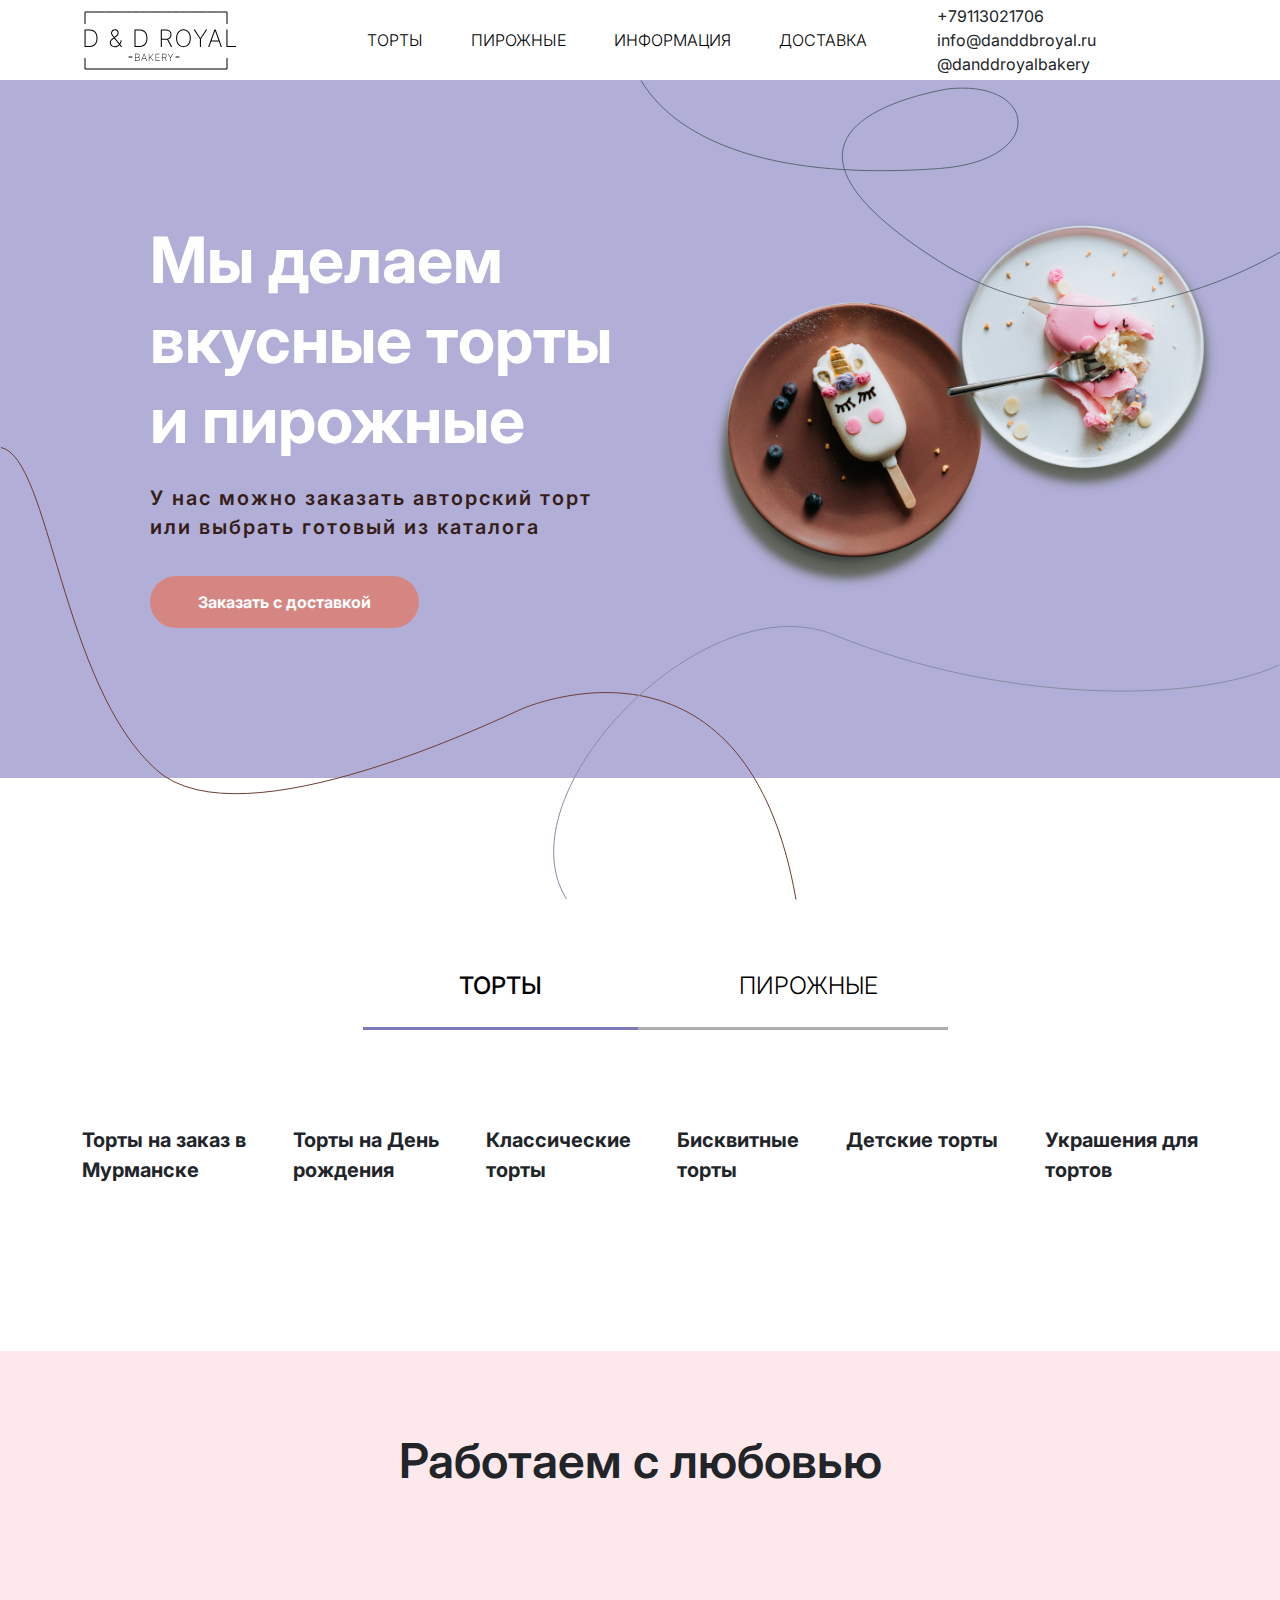
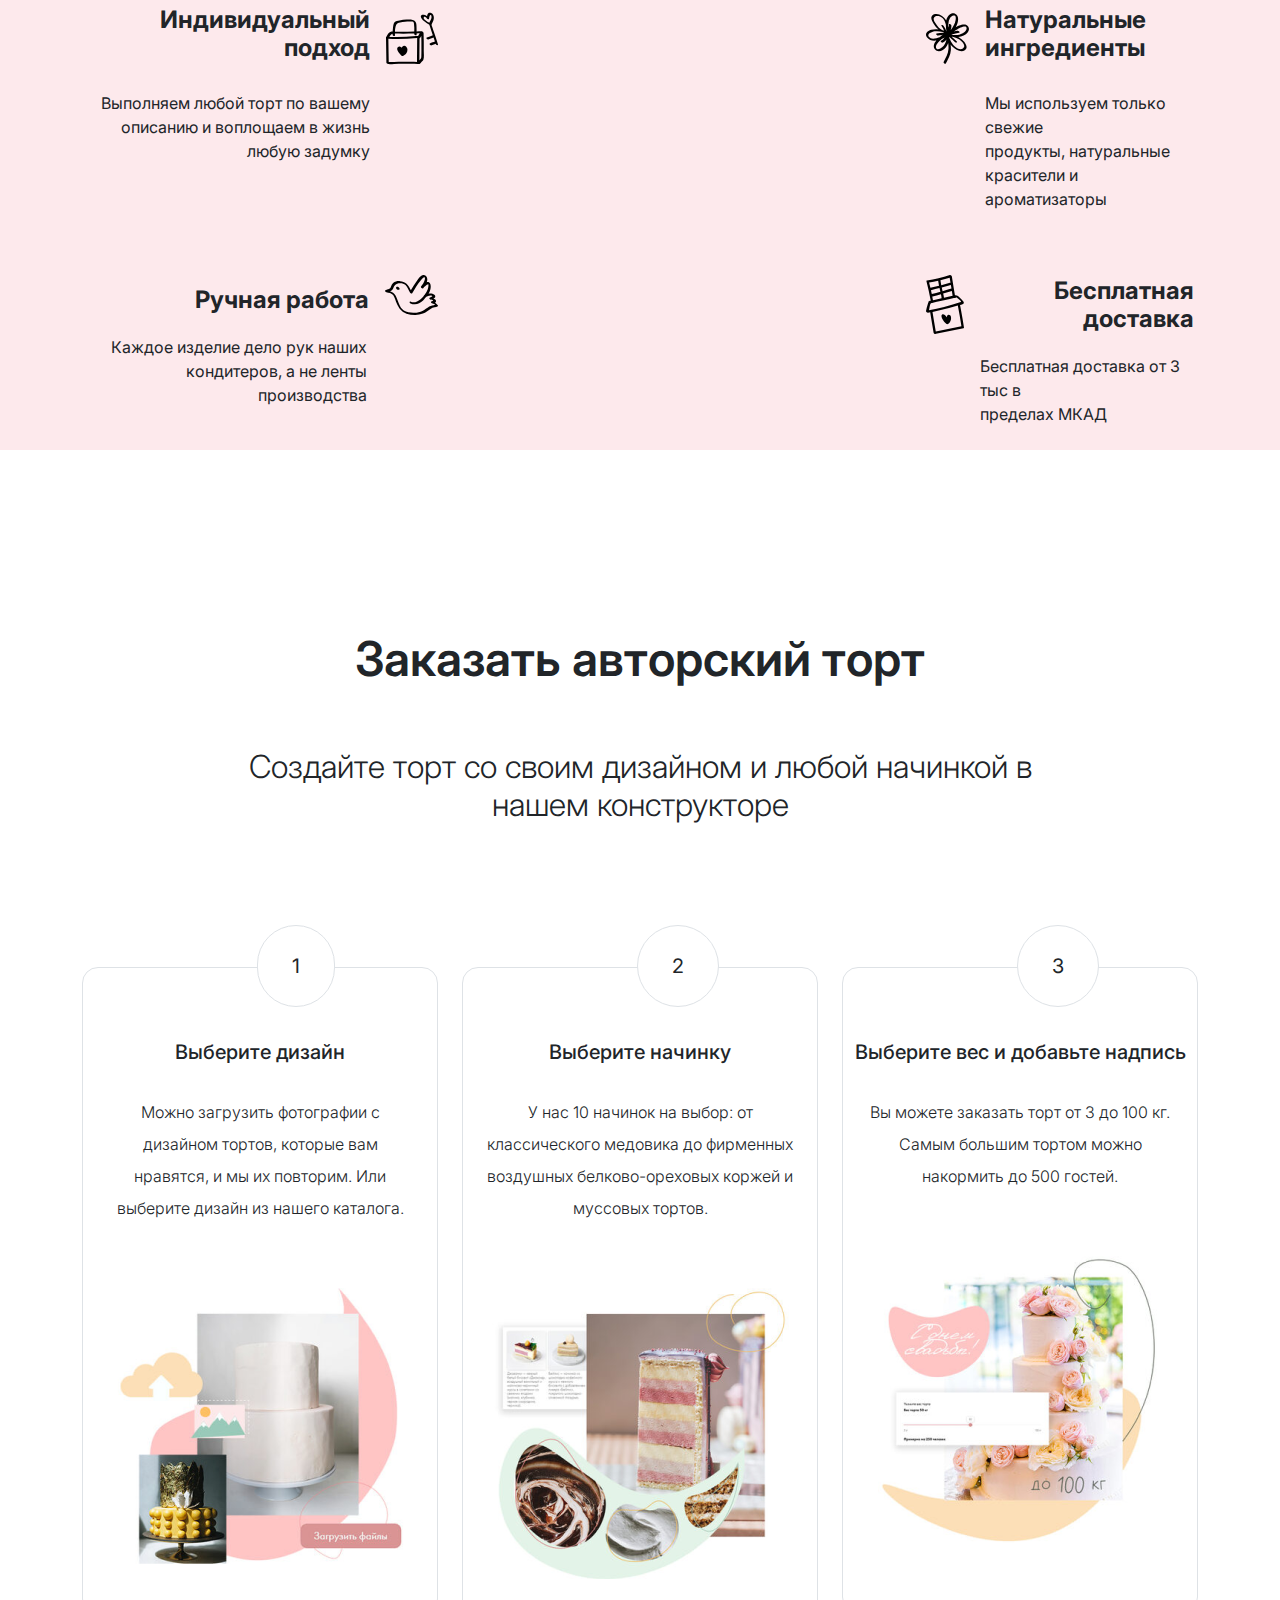
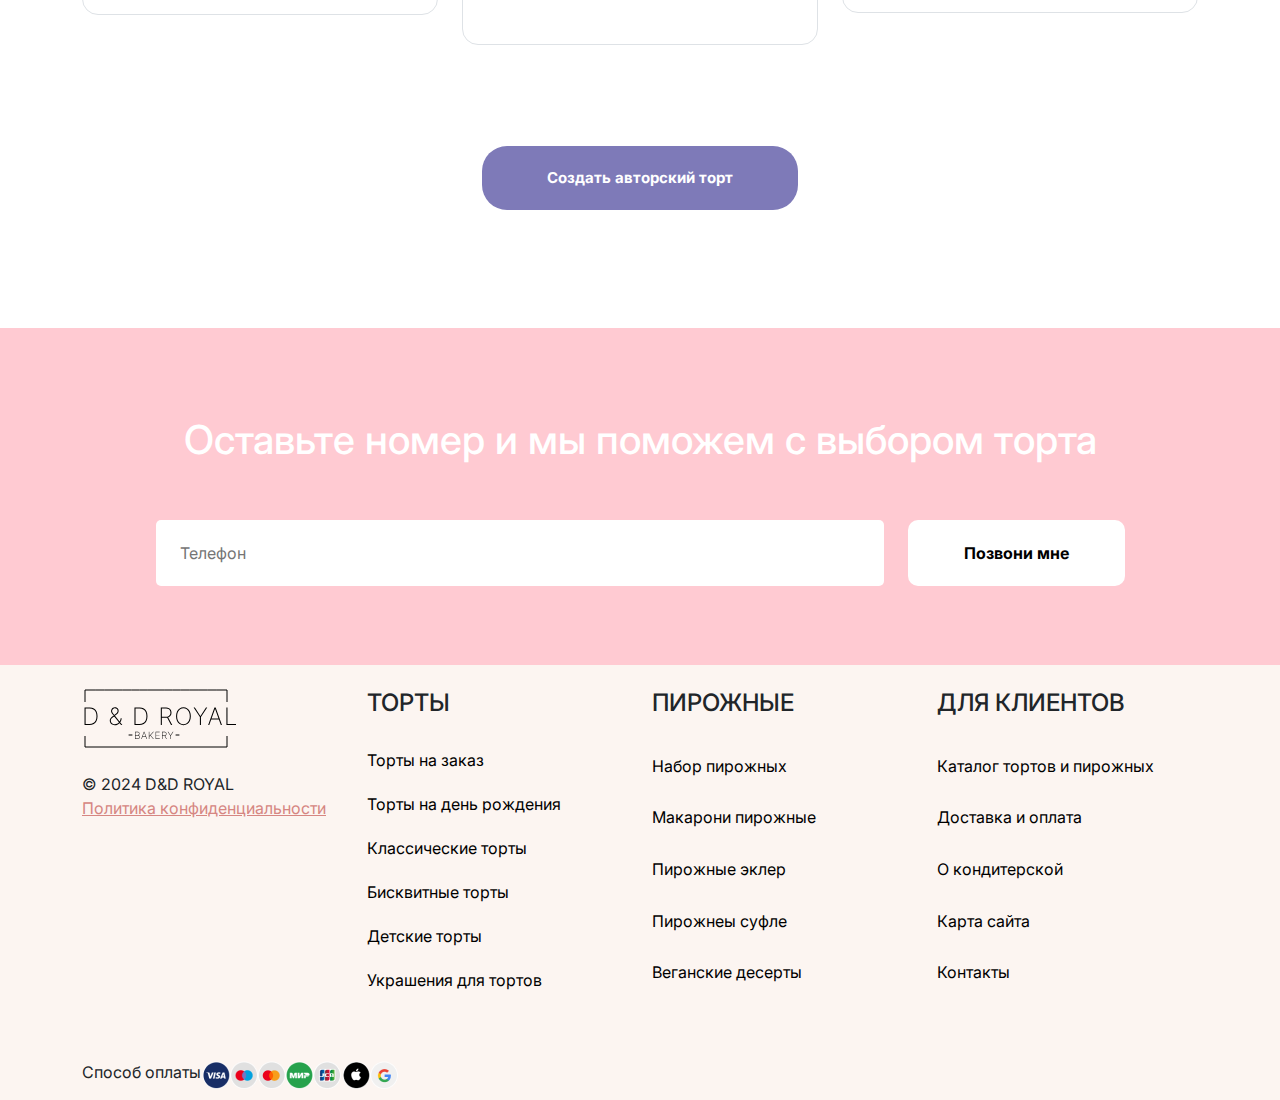
==== index.html @ 37ae40f9 "Add files via upload" ====
<!DOCTYPE html>
<html lang="ru">
	<head>
		<meta charset="UTF-8" />
		<meta name="viewport" content="width=device-width, initial-scale=1.0" />
		<title>D&D ROYAL - Пекарня</title>
		<link rel="stylesheet" href="./css/bootstrap.css" />
		<link rel="stylesheet" href="./css/style.css" />
		<link rel="preconnect" href="https://fonts.googleapis.com" />
		<link rel="preconnect" href="https://fonts.gstatic.com" crossorigin />
		<link
			href="https://fonts.googleapis.com/css2?family=Inter:ital,opsz,wght@0,14..32,100..900;1,14..32,100..900&family=Montserrat:ital,wght@0,100..900;1,100..900&family=Poppins:wght@400;500;600;700&family=Roboto:ital,wght@0,100;0,300;0,400;0,500;0,700;0,900;1,100;1,300;1,400;1,500;1,700;1,900&display=swap"
			rel="stylesheet" />
		<link rel="preconnect" href="https://fonts.googleapis.com" />
		<link rel="preconnect" href="https://fonts.gstatic.com" crossorigin />
		<link
			href="https://fonts.googleapis.com/css2?family=Inter:ital,opsz,wght@0,14..32,100..900;1,14..32,100..900&display=swap"
			rel="stylesheet" />
		<style>
			body {
				margin: 0;
			}
		</style>
	</head>
	<body>
		<header>
			<nav>
				<div class="container">
					<div class="row py-1">
						<div class="col-3 align-content-center">
							<a href="index.html">
								<img src="./img/LOGO.svg" alt="" />
							</a>
						</div>
						<div class="col-6 d-flex">
							<div class="d-flex gap-xl-5">
								<a
									id="nav-tort"
									href="torts.html"
									class="text-black text-decoration-none align-content-center my-text fw-light position-relative nav__hover">
									<span id="nav-under-tort"></span> ТОРТЫ</a
								>
								<a
									id="nav-pir"
									href="cakes.html"
									class="text-black text-decoration-none align-content-center my-text fw-light position-relative nav__hover"
									><span id="nav-under-pir"></span>ПИРОЖНЫЕ</a
								>
								<a
									id="nav-info"
									href="information.html"
									class="text-black text-decoration-none align-content-center my-text fw-light position-relative nav__hover"
									><span id="nav-under-info"></span>ИНФОРМАЦИЯ</a
								>
								<a
									id="nav-delivery"
									href="delivery.html"
									class="text-black text-decoration-none align-content-center my-text fw-light position-relative nav__hover"
									><span id="nav-under-delivery"></span>ДОСТАВКА</a
								>
							</div>
						</div>
						<div class="col-3 d-flex">
							<div class="d-grid">
								<p class="mb-0">+79113021706</p>
								<p class="mb-0">info@danddbroyal.ru</p>
								<p class="mb-0">@danddroyalbakery</p>
							</div>
							<div class="d-flex align-items-center justify-content-center ms-3">
								<a href="#!">
									<img src="./img/TG.svg" alt="" />
								</a>
							</div>
						</div>
					</div>
				</div>
			</nav>
		</header>

		<main class="background-color pb-164">
			<div class="container">
				<div class="row">
					<div>
						<svg
							width="835"
							height="227"
							viewBox="0 0 835 227"
							fill="none"
							xmlns="http://www.w3.org/2000/svg"
							class="position-absolute start-50 z-0">
							<path
								opacity="0.7"
								d="M1 0.5C39.8333 64.8333 140.396 100.177 299.5 88.5C408.5 80.5 397.5 -1.49999 307 9C223 25 124.599 70.8573 299.5 181.5C505 311.5 739.5 130.5 834.5 0.500011"
								stroke="#354848" />
						</svg>
						<svg
							width="797"
							height="453"
							viewBox="0 0 797 453"
							fill="none"
							xmlns="http://www.w3.org/2000/svg"
							class="position-absolute bottom-0 start-0 z-0">
							<path
								d="M1 0.5C50 10.5 61.5 238 156.5 323C241.831 399.349 507.5 267.5 524 261C543.363 253.372 748 176.9 796 452.5"
								stroke="#6E3C31" />
						</svg>
						<svg
							width="727"
							height="274"
							viewBox="0 0 727 274"
							fill="none"
							xmlns="http://www.w3.org/2000/svg"
							class="position-absolute bottom-0 end-0 z-0">
							<path
								d="M725.999 38.9997C643.332 77.4997 449.999 78.0001 281.5 8.99985C151 -44.4395 -52.4996 167.5 13.4997 273"
								stroke="#888CA6" />
						</svg>
					</div>
					<div class="col-6 align-content-center ps-6 pe-0 mt-140 z-1">
						<div class="text-xl-my text-white fw-bold lh-sm">
							Мы делаем вкусные торты и пирожные
						</div>
						<div class="fs-5 text-main my-4 text-color">
							У нас можно заказать авторский торт <br />
							или выбрать готовый из каталога
						</div>
						<div class="mt-5">
							<a
								href="torts.html"
								class="text-white fw-bold text-decoration-none px-5 py-3 button rounded-5">
								Заказать с доставкой
							</a>
						</div>
					</div>
					<div class="col-3 ps-5 mt-189">
						<img class="img" src="./img/tl.png" width="300" alt="" />
						<img src="./img/dl.png" width="300" alt="" />
					</div>
					<div class="col-3 align-content-center p-0">
						<img src="./img/mr.png" width="300" alt="" />
					</div>
				</div>
			</div>
		</main>

		<main class="pb-150">
			<div class="container bg-white mb-5 mt-189">
				<div class="row">
					<div class="col-6 text-end underline-relative px-6">
						<button
							class="fs-4 text-black text-decoration-none position-relative bg-white border-0"
							id="scale-0"
							onclick="showCakes()">
							<span class="underline-left" id="scale-01"></span>ТОРТЫ
						</button>
					</div>
					<div class="col-6 text-start px-6">
						<button
							class="fs-4 text-black position-relative text-decoration-none bg-white border-0 fw-light_css"
							checked="true"
							id="scale-1"
							onclick="showPastries()">
							<span class="underline-right" id="scale-02"></span>ПИРОЖНЫЕ
						</button>
					</div>
				</div>
			</div>
			<div class="container">
				<div class="row">
					<div class="col-12 d-flex justify-content-between mt-5" id="gallery">
						<div class="cake active">
							<img src="./img/tort_1.png" alt="" />
							<p class="fs-5 fw-bold">
								Торты на заказ в <br />
								Мурманске
							</p>
						</div>
						<div class="cake">
							<img src="./img/tort_2.png" alt="" />
							<p class="fs-5 fw-bold">
								Торты на День <br />
								рождения
							</p>
						</div>
						<div class="cake">
							<img src="./img/tort_3.png" alt="" />
							<p class="fs-5 fw-bold">
								Классические <br />
								торты
							</p>
						</div>
						<div class="cake">
							<img src="./img/tort_4.png" alt="" />
							<p class="fs-5 fw-bold">
								Бисквитные <br />
								торты
							</p>
						</div>
						<div class="cake">
							<img src="./img/tort_5.png" alt="" />
							<p class="fs-5 fw-bold">Детские торты</p>
						</div>
						<div class="cake">
							<img src="./img/tort_6.png" alt="" />
							<p class="fs-5 fw-bold">
								Украшения для <br />
								тортов
							</p>
						</div>
					</div>

					<div class="col-12 d-flex justify-content-between" id="gallery">
						<div class="pastry">
							<img src="./img/pir_1.png" alt="" />
							<p class="fs-5 fw-bold">
								Наборы <br />
								пирожных
							</p>
						</div>
						<div class="pastry">
							<img src="./img/pir_2.png" alt="" />
							<p class="fs-5 fw-bold">
								Классические <br />
								пирожные
							</p>
						</div>
						<div class="pastry">
							<img src="./img/pir_3.png" alt="" />
							<p class="fs-5 fw-bold">
								Макарони <br />
								пирожные
							</p>
						</div>
						<div class="pastry">
							<img src="./img/pir_4.png" alt="" />
							<p class="fs-5 fw-bold">Пирожные эклер</p>
						</div>
						<div class="pastry">
							<img src="./img/pir_5.png" alt="" />
							<p class="fs-5 fw-bold">Пирожные суфле</p>
						</div>
						<div class="pastry">
							<img src="./img/pir_6.png" alt="" />
							<p class="fs-5 fw-bold">
								Веганские <br />
								десерты
							</p>
						</div>
					</div>
				</div>
			</div>
		</main>

		<main class="work__love__color pb-2">
			<div class="container">
				<div class="row">
					<div class="col-12 justify-content-center">
						<h1 class="pt-6 text-center fs-7 fw-semibold">Работаем с любовью</h1>
					</div>
					<div class="col-4">
						<div class="d-flex justify-content-end">
							<h2 class="text-end me-3 fw-semibold fs-24 fw-bold">
								Индивидуальный <br />
								подход
							</h2>
							<img class="fs-16"" src="./img/Object.svg" alt="" />
						</div>
						<p class="fs-6 text-end me-6 fw-normal fs-16">
							Выполняем любой торт по вашему <br />
							описанию и воплощаем в жизнь <br />
							любую задумку
						</p>
					</div>
					<div class="col-4 d-flex">
						<div class="me-5">
							<img src="./img/Work_3.png" alt="" />
						</div>
						<div class="position-relative">
							<img
								class="position-absolute bottom-20 z-1"
								src="./img/Work_1.png"
								alt="" />
						</div>
					</div>
					<div class="col-4 p-0">
						<div class="d-flex ms-5">
							<img class="ms-5" src="./img/Flower.svg" alt="" />
							<h2 class="ms-3 fs-24 fw-bold">
								Натуральные <br />
								ингредиенты
							</h2>
						</div>
						<p class="fs-16 ms-100 mt-20">
							Мы используем только свежие <br />
							продукты, натуральные красители и <br />
							ароматизаторы
						</p>
					</div>
					<div class="col-4">
						<div class="d-flex justify-content-end pt-5">
							<h2
								class="text-end me-3 fw-semibold fs-24 fw-bold align-content-end m-0">
								Ручная работа
							</h2>
							<img src="./img/Bird.svg" alt="" />
						</div>
						<p class="fs-16 me-100 mt-20 text-end">
							Каждое изделие дело рук наших <br />
							кондитеров, а не ленты <br />
							производства
						</p>
					</div>
					<div class="col-4">
						<div class="mt-3 ms-4 position-relative">
							<img class="position-absolute z-0" src="./img/Work_2.png" alt="" />
						</div>
					</div>
					<div class="col-4 p-0">
						<div class="d-flex ms-5 pt-5">
							<img class="ms-5" src="./img/chocolate.svg" alt="" />
							<h2
								class="text-end me-3 fw-semibold fs-24 fw-bold align-content-end m-0 ps-3">
								Бесплатная доставка
							</h2>
						</div>
						<p class="fs-16 ms-150 mt-20">
							Бесплатная доставка от 3 тыс в <br />
							пределах МКАД
						</p>
					</div>
				</div>
			</div>
		</main>

		<main class="mt-150 mb-118">
			<div class="container">
				<div class="row">
					<div class="col-12 pb-134">
						<h1 class="fs-7px d-flex justify-content-center fw-semibold">
							Заказать авторский торт
						</h1>
						<h2 class="fs-2 fw-light d-flex justify-content-center text-center mt-60">
							Создайте торт со своим дизайном и любой начинкой в <br />
							нашем конструкторе
						</h2>
					</div>
					<div class="col-4 position-relative">
						<div>
							<span class="position-absolute pos bg-white border fs-5">1</span>
						</div>
						<div class="border rounded-4">
							<h3 class="pt-5 text-center fs-5 fw-medium pb-4 mt-4">
								Выберите дизайн
							</h3>
							<p class="text-center px-4 lh-lg fw-light pb-5">
								Можно загрузить фотографии с дизайном тортов, которые вам нравятся,
								и мы их повторим. Или выберите дизайн из нашего каталога.
							</p>
							<div class="d-flex justify-content-center pb-design">
								<img
									class="d-flex align-items-center"
									src="./img/Disign.png"
									alt="" />
							</div>
						</div>
					</div>
					<div class="col-4 position-relative">
						<div>
							<span class="position-absolute pos bg-white border fs-5">2</span>
						</div>
						<div class="border rounded-4">
							<h3 class="pt-5 text-center fs-5 fw-medium pb-4 mt-4">
								Выберите начинку
							</h3>
							<p class="text-center px-4 lh-lg fw-light pb-5">
								У нас 10 начинок на выбор: от классического медовика до фирменных
								воздушных белково-ореховых коржей и муссовых тортов.
							</p>
							<div class="d-flex justify-content-center pb-design_2">
								<img
									class="d-flex align-items-center"
									src="./img/design_2.png"
									alt="" />
							</div>
						</div>
					</div>
					<div class="col-4 position-relative">
						<div>
							<span class="position-absolute pos bg-white border fs-5">3</span>
						</div>
						<div class="border rounded-4">
							<h3 class="pt-5 text-center fs-5 fw-medium pb-4 mt-4">
								Выберите вес и добавьте надпись
							</h3>

							<p class="text-center px-4 lh-lg fw-light pb-5">
								Вы можете заказать торт от 3 до 100 кг. Самым большим тортом можно
								накормить до 500 гостей.
							</p>

							<div class="d-flex justify-content-center pb-design_3">
								<img
									class="d-flex align-items-center"
									src="./img/desing_3.png"
									alt="" />
							</div>
						</div>
					</div>

					<div class="col-12 d-flex justify-content-center align-items-center mt-101">
						<a href="#!" class="create__cake text-decoration-none">
							Создать авторский торт
						</a>
					</div>
				</div>
			</div>
		</main>

		<main class="bg_color__nubmer">
			<div class="container">
				<div class="row">
					<div class="col-12 pt-88">
						<h1 class="text-center text-white">
							Оставьте номер и мы поможем с выбором торта
						</h1>
					</div>
					<div class="col-12 pb-79">
						<form
							action="index.html"
							method="get"
							class="d-flex justify-content-center gap-4 mt-5">
							<input
								class="input__tel"
								type="tel"
								name="Telephone"
								id="phone"
								placeholder="Телефон"
								maxlength="12"
								minlength="12" />
							<input
								class="input__btn"
								type="submit"
								name="Tel__btn"
								value="Позвони мне" />
						</form>
					</div>
				</div>
			</div>
		</main>

		<footer class="bg_footer pt-4">
			<div class="container">
				<div class="row">
					<div class="col-3">
						<a href="index.html">
							<img class="mb-4" src="./img/LOGO.svg" alt="" />
						</a>
						<p class="m-0">© 2024 D&D ROYAL</p>
						<a class="color__pol" href="#!">Политика конфиденциальности</a>
					</div>
					<div class="col-3 d-grid">
						<h4 class="mb-6">ТОРТЫ</h4>
						<a class="mb-7 text-black text-decoration-none" href="">Торты на заказ</a>
						<a class="mb-7 text-black text-decoration-none" href=""
							>Торты на день рождения</a
						>
						<a class="mb-7 text-black text-decoration-none" href=""
							>Классические торты</a
						>
						<a class="mb-7 text-black text-decoration-none" href="">Бисквитные торты</a>
						<a class="mb-7 text-black text-decoration-none" href="">Детские торты</a>
						<a class="mb-7 text-black text-decoration-none" href=""
							>Украшения для тортов</a
						>
					</div>
					<div class="col-3 d-grid">
						<h4>ПИРОЖНЫЕ</h4>
						<a class="text-black text-decoration-none" href="">Набор пирожных</a>
						<a class="text-black text-decoration-none" href="">Макарони пирожные</a>
						<a class="text-black text-decoration-none" href="">Пирожные эклер</a>
						<a class="text-black text-decoration-none" href="">Пирожнеы суфле</a>
						<a class="text-black text-decoration-none" href="">Веганские десерты</a>
					</div>
					<div class="col-3 d-grid">
						<h4>ДЛЯ КЛИЕНТОВ</h4>
						<a class="text-black text-decoration-none" href=""
							>Каталог тортов и пирожных</a
						>
						<a class="text-black text-decoration-none" href="">Доставка и оплата</a>
						<a class="text-black text-decoration-none" href="">О кондитерской</a>
						<a class="text-black text-decoration-none" href="">Карта сайта</a>
						<a class="text-black text-decoration-none" href="">Контакты</a>
					</div>
					<div class="col-12 d-flex mt-5">
						<p>Способ оплаты</p>
						<a href=""><img src="./img/pay.png" alt="" /></a>
					</div>
				</div>
			</div>
		</footer>
		<script src="./js/main.js"></script>
	</body>
</html>
---- css/style.css ----
.my-text {
	font-family: "Inter", sans-serif;
}

body {
	font-family: "Inter", sans-serif !important;
}

.text-xl-my {
	font-size: 64px;
}

.text-main {
	letter-spacing: 2px;
	line-height: 29px;
	color: #361d18;
	font-weight: 600;
}

.background-color {
	background-color: #b1afd8;
}

.button {
	background-color: #d68682;

	&:hover {
		transition: ease 0.5s;
		opacity: 0.7;

		transform: scale(2, 0.5);
	}
}

.ps-6 {
	padding-left: 80px !important;
}

.mt-189 {
	margin-top: 189px;
}

.mt-140 {
	margin-top: 140px;
}

.pb-164 {
	padding-bottom: 164px;
}

.img {
	top: 10px;
}

.underline-relative {
	position: relative;
}

.px-6 {
	padding-right: 92.5px;
	padding-left: 92.5px;
}

.underline-left {
	top: 60px;
	left: -90px;
	position: absolute;
	height: 3px;
	width: 276px;
	background-color: #7e7ab8;
}

.underline-right {
	top: 60px;
	left: -95px;
	position: absolute;
	height: 3px;
	width: 310px;
	background-color: #acacac;
}

.fw-light_css {
	font-weight: 300;
}

.nav__hover {
	position: relative;
	transition: opacity 0.3s ease;

	&:hover {
		opacity: 0.5;
	}
}

.underline__nav {
	transition: transform 0.5s ease;
	transition: opacity 0.5s ease;
	opacity: 0.1;
	position: absolute;
	top: 44px;
	left: 0px;
	height: 1px;
	background-color: #000000;
}

.test {
	display: none;
}

.pb-150 {
	padding-bottom: 150px;
}

.work__love__color {
	background-color: #fde9ec;
}

.pt-6 {
	padding-top: 81px;
}

.fs-7 {
	font-size: 48px;
	margin-bottom: 116px;
}

.fs-7px {
	font-size: 48px;
}

.me-6 {
	margin-right: 68px;
	margin-top: 20px;
}

.fs-16 {
	font-size: 16px;
}

.fs-24 {
	font-size: 24px;
}

.ms-100 {
	margin-left: 155px;
}

.me-100 {
	margin-right: 71px;
}

.mt-20 {
	margin-top: 20px !important;
}

.bottom-20 {
	top: -60px;
}

.pb-6 {
	padding-bottom: 60px;
}

.ms-150 {
	margin-left: 150px;
}

.mt-150 {
	margin-top: 180px;
}

.mt-60 {
	margin-top: 60px;
}

.pb-134 {
	padding-bottom: 134px;
}

.pos {
	left: 187px;
	top: -42px;
	padding-left: 34px;
	padding-right: 34px;
	padding-top: 25px;
	padding-bottom: 25px;
	border-radius: 100px;
}

.mt-101 {
	margin-top: 101px;
}

.create__cake {
	padding-right: 65px;
	padding-left: 65px;
	padding-top: 21px;
	padding-bottom: 21px;
	background-color: #7e7ab8;
	font-weight: bold;
	font-size: 15px;
	color: #fff;
	border-radius: 25px;
}

.pb-design {
	padding-bottom: 50px;
}

.pb-design_2 {
	padding-bottom: 59px;
}

.pb-design_3 {
	padding-bottom: 59px;
}

.mb-118 {
	margin-bottom: 118px;
}

.bg_color__nubmer {
	background-color: #ffcad2;
}
.input__tel {
	padding: 21px 456px 21px 24px;
	border-radius: 5px;
	border: none;
	background-color: #fff;
}

.input__btn {
	padding: 21px 56px;
	border-radius: 10px;
	border: none;
	background-color: #fff;
	font-weight: bold;
}

.pt-88 {
	padding-top: 88px;
}

.pb-79 {
	padding-bottom: 79px;
}

.mb-6 {
	margin-bottom: 30px;
}

.mb-7 {
	margin-bottom: 20px;
}

.color__pol {
	color: #d68682;
}

.img {
	width: 100%;
}

.fs-60px {
	font-size: 60px;
}

.svg {
	background-color: gray;
}

.bg__input {
	background-color: rgba(190, 190, 190, 0.5);
	border: 0px;
	padding: 1px 1px;
	border-radius: 5px;
}

.bg__cb {
	background-color: rgba(190, 190, 190, 0.5);
	border: 0px;

	border-radius: 5px;
}

.bg-color__cake {
	background-color: #fde9ec;
}

.custom__cb {
	display: none;
}

.custom__cb + label {
	margin-left: 28px;
	position: relative;
	padding-left: 30px;
	height: 10px;
	display: flex;
	align-items: center;
	color: #222121;
	cursor: pointer;
	user-select: none;
}

.custom__cb + label:before {
	content: "";
	position: absolute;
	left: 0;
	top: -1;
	width: 1.4em;
	height: 1.4em;
	border: 2px solid #000000;
	border-radius: 1px;
}

.custom__cb:checked + label::before {
	border-color: #222121;
	background-image: url(/img/check.svg);
	background-size: contain;
}

.bg-color__cake > h6 {
	margin-top: 36px;
	margin-bottom: 17px;
	margin-left: 28px;
	font-size: 14px;
	font-weight: 500;
}

.ls_5 {
	letter-spacing: -1px;
}

.ls_6 {
	letter-spacing: -1.6px;
}

.btn_stil {
	background-color: #7e7ab8;
	color: #ffffff;
	font-weight: bold;
	font-size: 15px;
	padding: 21px 396px;
	border: none;
	border-radius: 15px;
}

.bg__ready {
	background-color: #ffcad2;
}

.ready__title {
	margin-top: 71px;
	font-size: 42px;
}

.ready__text__left {
	text-align: left;
	line-height: 155%;
	margin-top: 35px;
	font-size: 20px;
	font-weight: 300;
}

.ready__text__right {
	margin-top: 71px;
	line-height: 155%;
	font-size: 20px;
	font-weight: 300;
}

.pb-122 {
	padding-bottom: 122px;
}

.width_250 {
	height: 349px;
}

.mt-280 {
	margin-top: 280px;
}

.fz-52 {
	font-size: 52px;
	font-weight: bold;
	letter-spacing: 3%;
	line-height: 70px;
}

.mb-80 {
	margin-bottom: 40px;
}

.we__proiz {
	font-size: 22px;
	color: #fff;
	font-weight: 200;
	margin-bottom: 104px;
	line-height: 40px;
}

.btn__info {
	text-decoration: none;
	color: #fff;
	border: 1px solid white;
	border-radius: 10px;
	padding: 18px 60px;
	font-size: 15px;
	font-weight: 300;
}

.mb-157 {
	margin-bottom: 157px;
}

.mt-148 {
	margin-top: 148px;
}

.mt-218 {
	margin-top: 218px;
}

.mr-150 {
	margin-right: 150px;
}

.mb-28 {
	margin-bottom: 28px;
}

.mt-27 {
	margin-top: 28px;
}

.mt-220 {
	margin-top: 220px;
}

.img_bottom {
	left: 120px;
	top: 380px;
}

.img_right {
	top: 100px;
	left: 370px;
}

.mt-128 {
	margin-top: 128px;
}

.mb-180 {
	margin-bottom: 180px;
}

.bg_footer {
	background-color: #f8e6da62;
}

.mt-180 {
	margin-top: 180px;
}

.mt-74 {
	margin-top: 74px;
}

/*		MODAL		*/
.cakes__title {
	font-size: 24px;
	font-weight: bold;
	letter-spacing: 0px;
}

.cakes__article {
	font-size: 14px;
	color: gray;
	font-weight: 300;
}

.cakes__costs {
	font-size: 20px;
	font-weight: 300;
}

.cakes__btn {
	background-color: #7e7ab8;
	border: 0;
	border-radius: 25px;
	padding: 15px 30px;
	color: #fff;
	font-weight: bold;
	font-size: 14px;
}

.cakes__title__text {
	font-size: 16px;
	font-weight: 300;
	letter-spacing: -1px;
}

.cakes__ves {
	font-size: 16px;
	font-weight: bold;
	letter-spacing: -1px;
}

.cakes__text__bzh {
	font-size: 16px;
	font-weight: 300;
}

.cakes__sotav {
	font-size: 14px;
	font-weight: bold;
	letter-spacing: -1px;
}

.cakes__sostav__text {
	font-size: 14px;
	font-weight: 300;
	letter-spacing: 0;
	color: black;
}
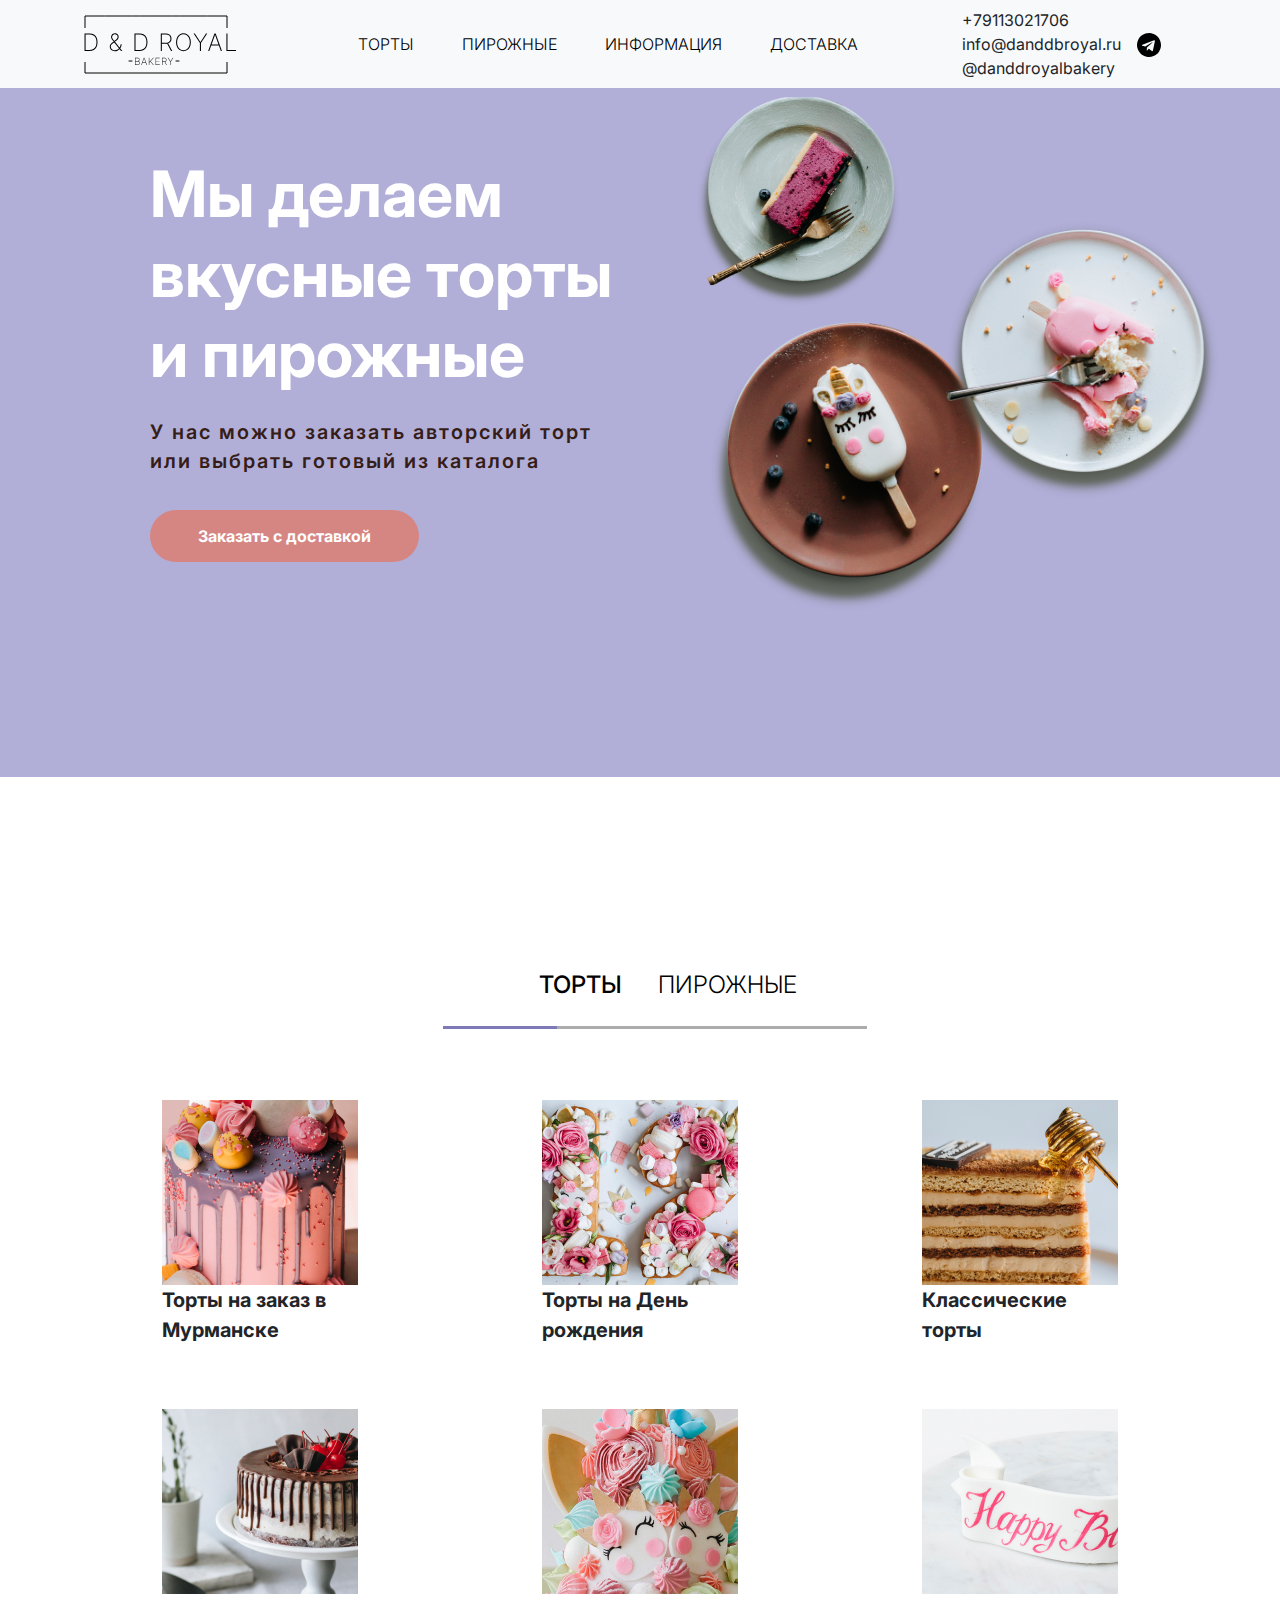
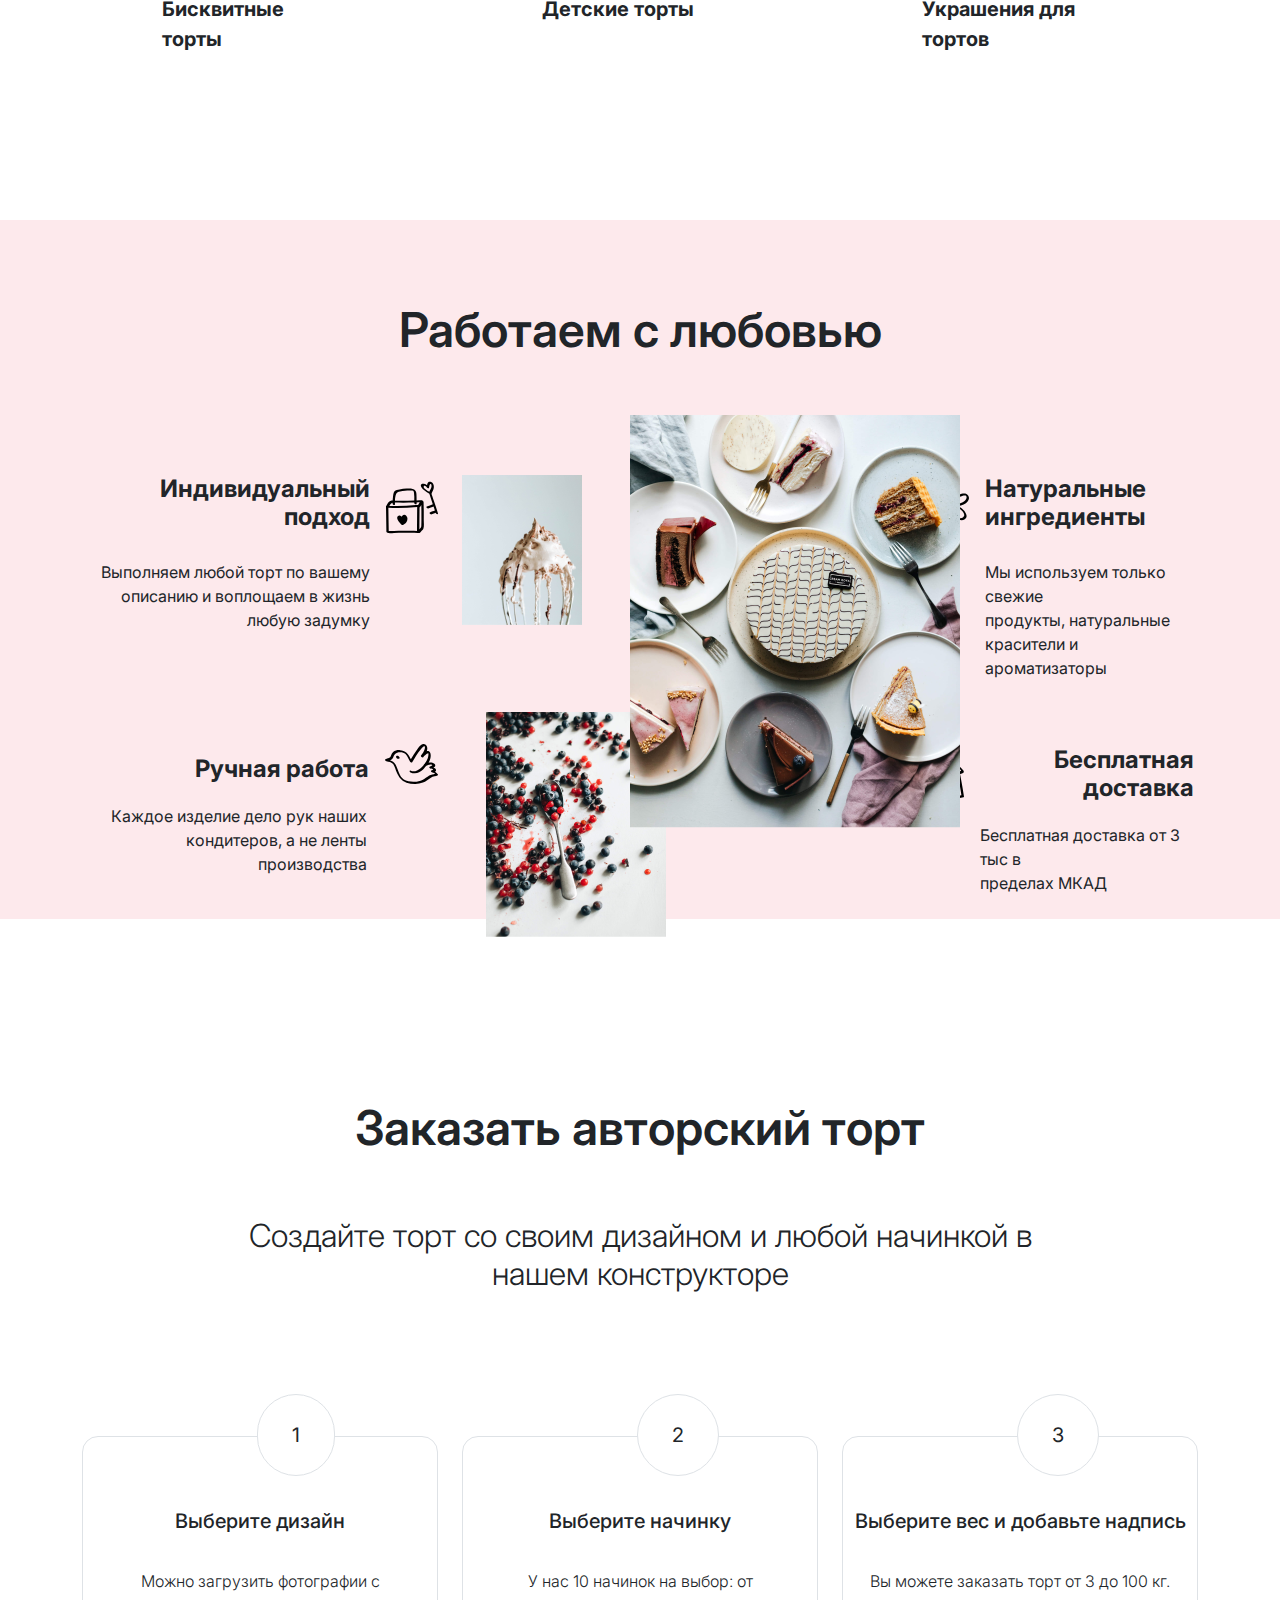
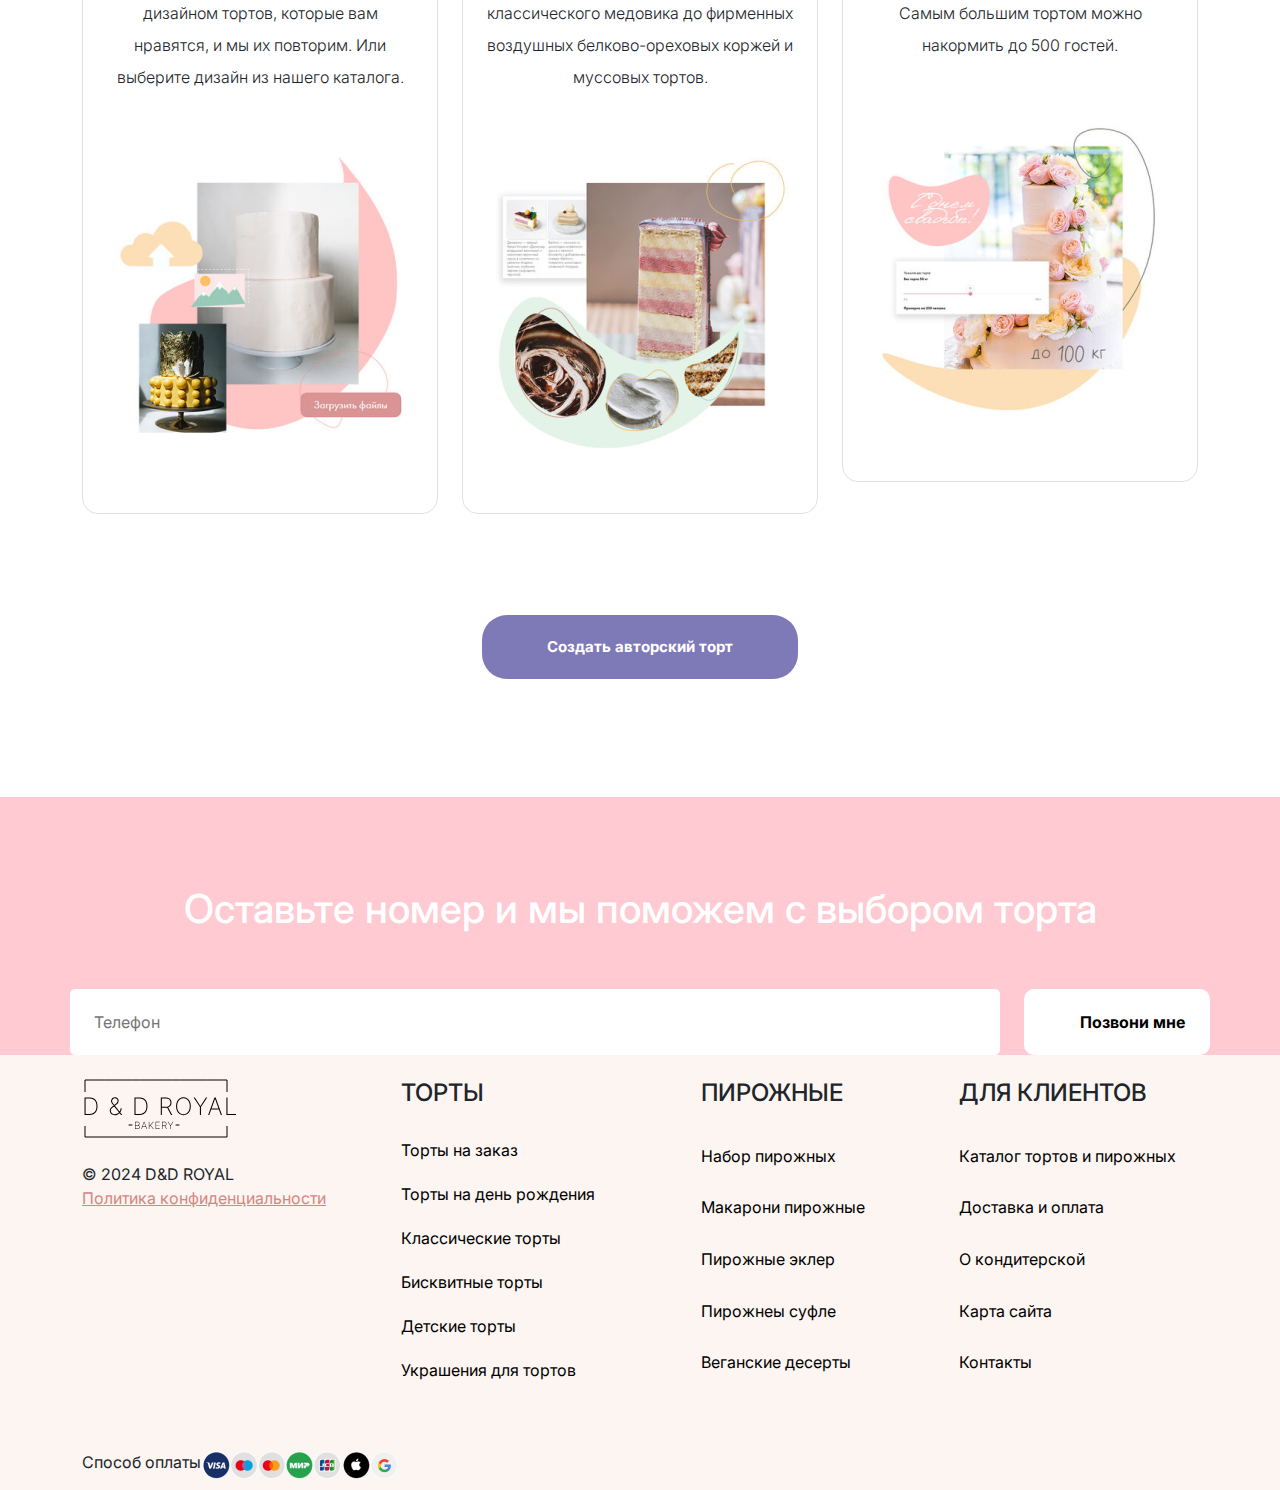
==== commit 9dce19c2: "Add files via upload" ====
--- a/index.html
+++ b/index.html
@@ -16,6 +16,10 @@
 		<link
 			href="https://fonts.googleapis.com/css2?family=Inter:ital,opsz,wght@0,14..32,100..900;1,14..32,100..900&display=swap"
 			rel="stylesheet" />
+		<link
+			href="https://cdn.jsdelivr.net/npm/bootstrap@5.2.3/dist/css/bootstrap.min.css"
+			rel="stylesheet" />
+
 		<style>
 			body {
 				margin: 0;
@@ -24,52 +28,74 @@
 	</head>
 	<body>
 		<header>
-			<nav>
-				<div class="container">
-					<div class="row py-1">
-						<div class="col-3 align-content-center">
-							<a href="index.html">
-								<img src="./img/LOGO.svg" alt="" />
-							</a>
-						</div>
-						<div class="col-6 d-flex">
-							<div class="d-flex gap-xl-5">
-								<a
-									id="nav-tort"
-									href="torts.html"
-									class="text-black text-decoration-none align-content-center my-text fw-light position-relative nav__hover">
-									<span id="nav-under-tort"></span> ТОРТЫ</a
-								>
-								<a
-									id="nav-pir"
-									href="cakes.html"
-									class="text-black text-decoration-none align-content-center my-text fw-light position-relative nav__hover"
-									><span id="nav-under-pir"></span>ПИРОЖНЫЕ</a
-								>
-								<a
-									id="nav-info"
-									href="information.html"
-									class="text-black text-decoration-none align-content-center my-text fw-light position-relative nav__hover"
-									><span id="nav-under-info"></span>ИНФОРМАЦИЯ</a
-								>
-								<a
-									id="nav-delivery"
-									href="delivery.html"
-									class="text-black text-decoration-none align-content-center my-text fw-light position-relative nav__hover"
-									><span id="nav-under-delivery"></span>ДОСТАВКА</a
-								>
-							</div>
-						</div>
-						<div class="col-3 d-flex">
-							<div class="d-grid">
-								<p class="mb-0">+79113021706</p>
-								<p class="mb-0">info@danddbroyal.ru</p>
-								<p class="mb-0">@danddroyalbakery</p>
-							</div>
-							<div class="d-flex align-items-center justify-content-center ms-3">
-								<a href="#!">
-									<img src="./img/TG.svg" alt="" />
-								</a>
+			<nav class="navbar navbar-expand-lg bg-light">
+				<div class="container-fluid container">
+					<a class="navbar-brand" href="index.html">
+						<img src="./img/LOGO.svg" alt="" />
+					</a>
+					<button
+						class="navbar-toggler"
+						type="button"
+						data-bs-toggle="collapse"
+						data-bs-target="#navbarSupportedContent"
+						aria-controls="navbarSupportedContent"
+						aria-expanded="false"
+						aria-label="Переключатель навигации">
+						<span class="navbar-toggler-icon"></span>
+					</button>
+					<div class="collapse navbar-collapse" id="navbarSupportedContent">
+						<div class="mx-auto">
+							<ul class="navbar-nav gap-5">
+								<li class="nav-item d-flex justify-content-center">
+									<a
+										aria-current="page"
+										id="nav-tort"
+										href="torts.html"
+										class="active text-black text-decoration-none align-content-center my-text fw-light position-relative nav__hover">
+										<span id="nav-under-tort"></span> ТОРТЫ</a
+									>
+								</li>
+								<li class="nav-item d-flex justify-content-center">
+									<a
+										aria-current="page"
+										id="nav-pir"
+										href="cakes.html"
+										class="active text-black text-decoration-none align-content-center my-text fw-light position-relative nav__hover"
+										><span id="nav-under-pir"></span>ПИРОЖНЫЕ</a
+									>
+								</li>
+								<li class="nav-item d-flex justify-content-center">
+									<a
+										aria-current="page"
+										id="nav-info"
+										href="information.html"
+										class="active text-black text-decoration-none align-content-center my-text fw-light position-relative nav__hover"
+										><span id="nav-under-info"></span>ИНФОРМАЦИЯ</a
+									>
+								</li>
+								<li class="nav-item d-flex justify-content-center">
+									<a
+										aria-current="page"
+										id="nav-delivery"
+										href="delivery.html"
+										class="active text-black text-decoration-none align-content-center my-text fw-light position-relative nav__hover"
+										><span id="nav-under-delivery"></span>ДОСТАВКА</a
+									>
+								</li>
+							</ul>
+						</div>
+						<div class="col-3 info">
+							<div class="d-flex">
+								<div class="d-grid">
+									<p class="mb-0">+79113021706</p>
+									<p class="mb-0">info@danddbroyal.ru</p>
+									<p class="mb-0">@danddroyalbakery</p>
+								</div>
+								<div class="d-flex align-items-center justify-content-center ms-3">
+									<a href="#!">
+										<img src="./img/TG.svg" alt="" />
+									</a>
+								</div>
 							</div>
 						</div>
 					</div>
@@ -80,42 +106,7 @@
 		<main class="background-color pb-164">
 			<div class="container">
 				<div class="row">
-					<div>
-						<svg
-							width="835"
-							height="227"
-							viewBox="0 0 835 227"
-							fill="none"
-							xmlns="http://www.w3.org/2000/svg"
-							class="position-absolute start-50 z-0">
-							<path
-								opacity="0.7"
-								d="M1 0.5C39.8333 64.8333 140.396 100.177 299.5 88.5C408.5 80.5 397.5 -1.49999 307 9C223 25 124.599 70.8573 299.5 181.5C505 311.5 739.5 130.5 834.5 0.500011"
-								stroke="#354848" />
-						</svg>
-						<svg
-							width="797"
-							height="453"
-							viewBox="0 0 797 453"
-							fill="none"
-							xmlns="http://www.w3.org/2000/svg"
-							class="position-absolute bottom-0 start-0 z-0">
-							<path
-								d="M1 0.5C50 10.5 61.5 238 156.5 323C241.831 399.349 507.5 267.5 524 261C543.363 253.372 748 176.9 796 452.5"
-								stroke="#6E3C31" />
-						</svg>
-						<svg
-							width="727"
-							height="274"
-							viewBox="0 0 727 274"
-							fill="none"
-							xmlns="http://www.w3.org/2000/svg"
-							class="position-absolute bottom-0 end-0 z-0">
-							<path
-								d="M725.999 38.9997C643.332 77.4997 449.999 78.0001 281.5 8.99985C151 -44.4395 -52.4996 167.5 13.4997 273"
-								stroke="#888CA6" />
-						</svg>
-					</div>
+					<div></div>
 					<div class="col-6 align-content-center ps-6 pe-0 mt-140 z-1">
 						<div class="text-xl-my text-white fw-bold lh-sm">
 							Мы делаем вкусные торты и пирожные
@@ -166,8 +157,9 @@
 				</div>
 			</div>
 			<div class="container">
-				<div class="row">
-					<div class="col-12 d-flex justify-content-between mt-5" id="gallery">
+				<div class="row" id="gallery">
+					<div
+						class="col-xxl-2 col-xl-4 col-lg-4 col-md-6 col-sm-6 col-12 d-flex justify-content-center mt-5">
 						<div class="cake active">
 							<img src="./img/tort_1.png" alt="" />
 							<p class="fs-5 fw-bold">
@@ -175,6 +167,9 @@
 								Мурманске
 							</p>
 						</div>
+					</div>
+					<div
+						class="col-xxl-2 col-xl-4 col-lg-4 col-md-6 col-sm-6 col-12 d-flex justify-content-center mt-5">
 						<div class="cake">
 							<img src="./img/tort_2.png" alt="" />
 							<p class="fs-5 fw-bold">
@@ -182,6 +177,9 @@
 								рождения
 							</p>
 						</div>
+					</div>
+					<div
+						class="col-xxl-2 col-xl-4 col-lg-4 col-md-6 col-sm-6 col-12 d-flex justify-content-center mt-5">
 						<div class="cake">
 							<img src="./img/tort_3.png" alt="" />
 							<p class="fs-5 fw-bold">
@@ -189,6 +187,9 @@
 								торты
 							</p>
 						</div>
+					</div>
+					<div
+						class="col-xxl-2 col-xl-4 col-lg-4 col-md-6 col-sm-6 col-12 d-flex justify-content-center mt-5">
 						<div class="cake">
 							<img src="./img/tort_4.png" alt="" />
 							<p class="fs-5 fw-bold">
@@ -196,10 +197,16 @@
 								торты
 							</p>
 						</div>
+					</div>
+					<div
+						class="col-xxl-2 col-xl-4 col-lg-4 col-md-6 col-sm-6 col-12 d-flex justify-content-center mt-5">
 						<div class="cake">
 							<img src="./img/tort_5.png" alt="" />
 							<p class="fs-5 fw-bold">Детские торты</p>
 						</div>
+					</div>
+					<div
+						class="col-xxl-2 col-xl-4 col-lg-4 col-md-6 col-sm-6 col-12 d-flex justify-content-center mt-5">
 						<div class="cake">
 							<img src="./img/tort_6.png" alt="" />
 							<p class="fs-5 fw-bold">
@@ -344,7 +351,8 @@
 							нашем конструкторе
 						</h2>
 					</div>
-					<div class="col-4 position-relative">
+					<div
+						class="col-xxl-4 col-xl-4 col-lg-12 col-md-12 col-sm-12 col-12 position-relative d-flex justify-content-center">
 						<div>
 							<span class="position-absolute pos bg-white border fs-5">1</span>
 						</div>
@@ -364,7 +372,8 @@
 							</div>
 						</div>
 					</div>
-					<div class="col-4 position-relative">
+					<div
+						class="col-xxl-4 col-xl-4 col-lg-12 col-md-12 col-sm-12 col-12 position-relative">
 						<div>
 							<span class="position-absolute pos bg-white border fs-5">2</span>
 						</div>
@@ -384,7 +393,8 @@
 							</div>
 						</div>
 					</div>
-					<div class="col-4 position-relative">
+					<div
+						class="col-xxl-4 col-xl-4 col-lg-12 col-md-12 col-sm-12 col-12 position-relative">
 						<div>
 							<span class="position-absolute pos bg-white border fs-5">3</span>
 						</div>
@@ -424,13 +434,13 @@
 							Оставьте номер и мы поможем с выбором торта
 						</h1>
 					</div>
-					<div class="col-12 pb-79">
+					<div class="col-12 mb-90">
 						<form
 							action="index.html"
 							method="get"
-							class="d-flex justify-content-center gap-4 mt-5">
+							class="d-grid d-xxl-flex d-xl-flex d-lg-flex d-md-flex d-sm-grid justify-content-center gap-4 mt-5">
 							<input
-								class="input__tel"
+								class="input__tel col-xxl-10 col-xl-10 col-lg-10 col-md-10 col-sm-10 col-4"
 								type="tel"
 								name="Telephone"
 								id="phone"
@@ -438,7 +448,7 @@
 								maxlength="12"
 								minlength="12" />
 							<input
-								class="input__btn"
+								class="input__btn col-xxl-2 col-xl-2 col-lg-2 col-md-2 col-sm-12 col-8"
 								type="submit"
 								name="Tel__btn"
 								value="Позвони мне" />
@@ -451,14 +461,15 @@
 		<footer class="bg_footer pt-4">
 			<div class="container">
 				<div class="row">
-					<div class="col-3">
+					<div class="col-xxl-3 col-xl-3 col-lg-3 col-md-4 col-sm-6 col-12">
 						<a href="index.html">
 							<img class="mb-4" src="./img/LOGO.svg" alt="" />
 						</a>
 						<p class="m-0">© 2024 D&D ROYAL</p>
 						<a class="color__pol" href="#!">Политика конфиденциальности</a>
 					</div>
-					<div class="col-3 d-grid">
+					<div
+						class="col-xxl-3 col-xl-3 col-lg-3 col-md-4 col-sm-6 col-12 d-grid justify-content-center">
 						<h4 class="mb-6">ТОРТЫ</h4>
 						<a class="mb-7 text-black text-decoration-none" href="">Торты на заказ</a>
 						<a class="mb-7 text-black text-decoration-none" href=""
@@ -473,23 +484,39 @@
 							>Украшения для тортов</a
 						>
 					</div>
-					<div class="col-3 d-grid">
-						<h4>ПИРОЖНЫЕ</h4>
-						<a class="text-black text-decoration-none" href="">Набор пирожных</a>
-						<a class="text-black text-decoration-none" href="">Макарони пирожные</a>
-						<a class="text-black text-decoration-none" href="">Пирожные эклер</a>
-						<a class="text-black text-decoration-none" href="">Пирожнеы суфле</a>
-						<a class="text-black text-decoration-none" href="">Веганские десерты</a>
-					</div>
-					<div class="col-3 d-grid">
-						<h4>ДЛЯ КЛИЕНТОВ</h4>
-						<a class="text-black text-decoration-none" href=""
+					<div
+						class="col-xxl-3 col-xl-3 col-lg-3 col-md-4 col-sm-6 col-12 d-grid justify-content-center">
+						<h4 class="mb-sm-6">ПИРОЖНЫЕ</h4>
+						<a class="mb-sm-7 text-black text-decoration-none" href=""
+							>Набор пирожных</a
+						>
+						<a class="mb-sm-7 text-black text-decoration-none" href=""
+							>Макарони пирожные</a
+						>
+						<a class="mb-sm-7 text-black text-decoration-none" href=""
+							>Пирожные эклер</a
+						>
+						<a class="mb-sm-7 text-black text-decoration-none" href=""
+							>Пирожнеы суфле</a
+						>
+						<a class="mb-sm-7 text-black text-decoration-none" href=""
+							>Веганские десерты</a
+						>
+					</div>
+					<div
+						class="col-xxl-3 col-xl-3 col-lg-3 col-md-3 col-sm-6 col-12 d-grid justify-content-center">
+						<h4 class="mb-sm-6">ДЛЯ КЛИЕНТОВ</h4>
+						<a class="mb-sm-7 text-black text-decoration-none" href=""
 							>Каталог тортов и пирожных</a
 						>
-						<a class="text-black text-decoration-none" href="">Доставка и оплата</a>
-						<a class="text-black text-decoration-none" href="">О кондитерской</a>
-						<a class="text-black text-decoration-none" href="">Карта сайта</a>
-						<a class="text-black text-decoration-none" href="">Контакты</a>
+						<a class="mb-sm-7 text-black text-decoration-none" href=""
+							>Доставка и оплата</a
+						>
+						<a class="mb-sm-7 text-black text-decoration-none" href=""
+							>О кондитерской</a
+						>
+						<a class="mb-sm-7 text-black text-decoration-none" href="">Карта сайта</a>
+						<a class="mb-sm-7 text-black text-decoration-none" href="">Контакты</a>
 					</div>
 					<div class="col-12 d-flex mt-5">
 						<p>Способ оплаты</p>
@@ -499,5 +526,6 @@
 			</div>
 		</footer>
 		<script src="./js/main.js"></script>
+		<script src="https://cdn.jsdelivr.net/npm/bootstrap@5.2.3/dist/js/bootstrap.bundle.min.js"></script>
 	</body>
 </html>
--- a/css/style.css
+++ b/css/style.css
@@ -137,6 +137,10 @@
 	font-size: 16px;
 }
 
+.fs-18 {
+	font-size: 18px;
+}
+
 .fs-24 {
 	font-size: 24px;
 }
@@ -188,7 +192,7 @@
 }
 
 .mt-101 {
-	margin-top: 101px;
+	margin-top: 101px !important;
 }
 
 .create__cake {
@@ -218,6 +222,21 @@
 .mb-118 {
 	margin-bottom: 118px;
 }
+.mb-100 {
+	margin-bottom: 100px;
+}
+
+.mb-237 {
+	margin-bottom: 237px;
+}
+
+.lh-160 {
+	line-height: 160%;
+}
+
+.fs-26 {
+	font-size: 26px;
+}
 
 .bg_color__nubmer {
 	background-color: #ffcad2;
@@ -265,22 +284,34 @@
 	font-size: 60px;
 }
 
-.svg {
-	background-color: gray;
-}
-
 .bg__input {
-	background-color: rgba(190, 190, 190, 0.5);
-	border: 0px;
-	padding: 1px 1px;
+	background-color: rgba(237, 237, 237, 0.796);
+	border: 1px solid rgb(158, 158, 158);
+	padding: 2px 10px;
+	border-start-start-radius: 5px;
+	border-end-start-radius: 5px;
+	font-weight: 300;
+}
+
+.bg__input__svg {
+	background-color: rgba(237, 237, 237, 0.796);
+	position: absolute;
+	width: 30px;
+	height: 30px;
+	border-right: 1px solid rgb(158, 158, 158);
+	border-top: 1px solid rgb(158, 158, 158);
+	border-bottom: 1px solid rgb(158, 158, 158);
+	border-end-end-radius: 5px;
+	border-start-end-radius: 5px;
+}
+
+.bg__cb {
+	background-color: rgba(237, 237, 237, 0.796);
+	border: 1px solid rgb(158, 158, 158);
+	padding: 2px 10px;
 	border-radius: 5px;
-}
-
-.bg__cb {
-	background-color: rgba(190, 190, 190, 0.5);
-	border: 0px;
-
-	border-radius: 5px;
+	font-weight: 300;
+	height: 30px;
 }
 
 .bg-color__cake {
@@ -332,6 +363,13 @@
 	letter-spacing: -1px;
 }
 
+.ls-2 {
+	letter-spacing: 2px;
+}
+
+.sp-4 {
+	word-spacing: 4px;
+}
 .ls_6 {
 	letter-spacing: -1.6px;
 }
@@ -427,6 +465,10 @@
 	margin-right: 150px;
 }
 
+.mb-57 {
+	margin-bottom: 57px;
+}
+
 .mb-28 {
 	margin-bottom: 28px;
 }
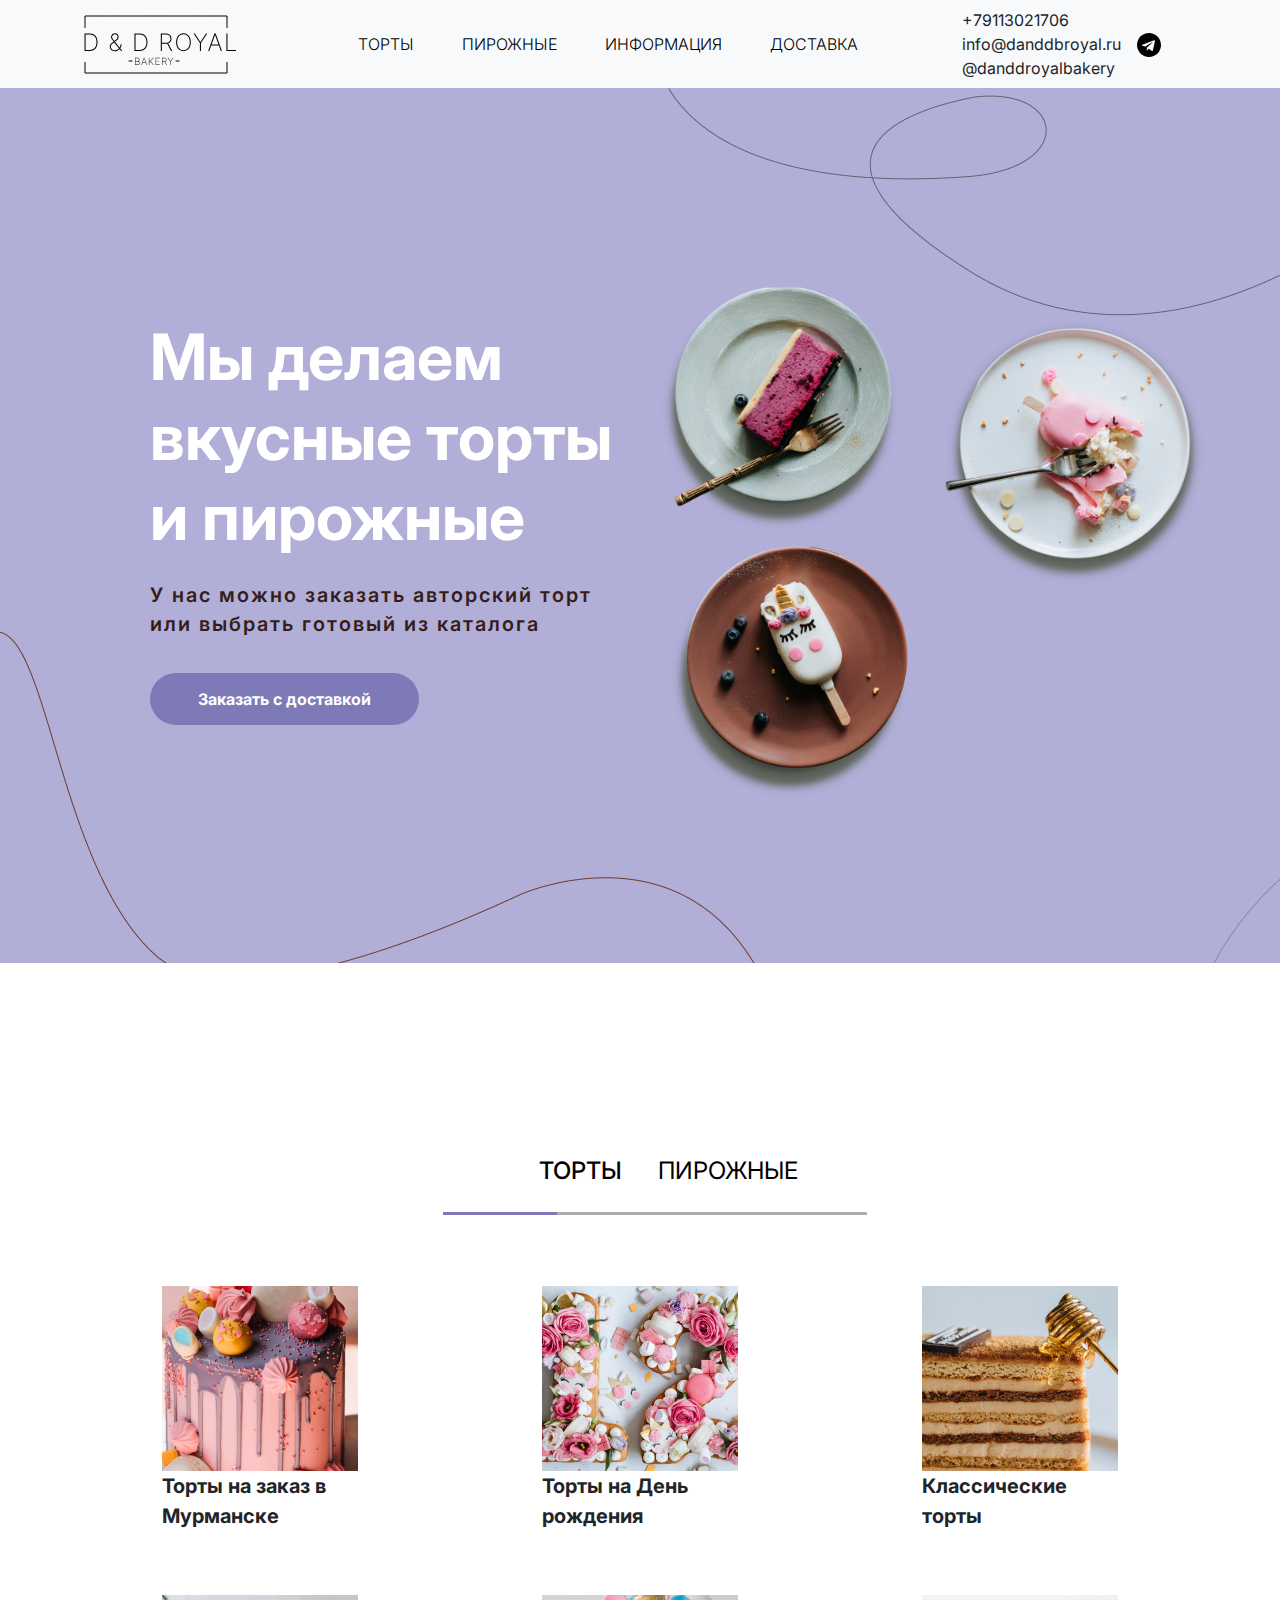
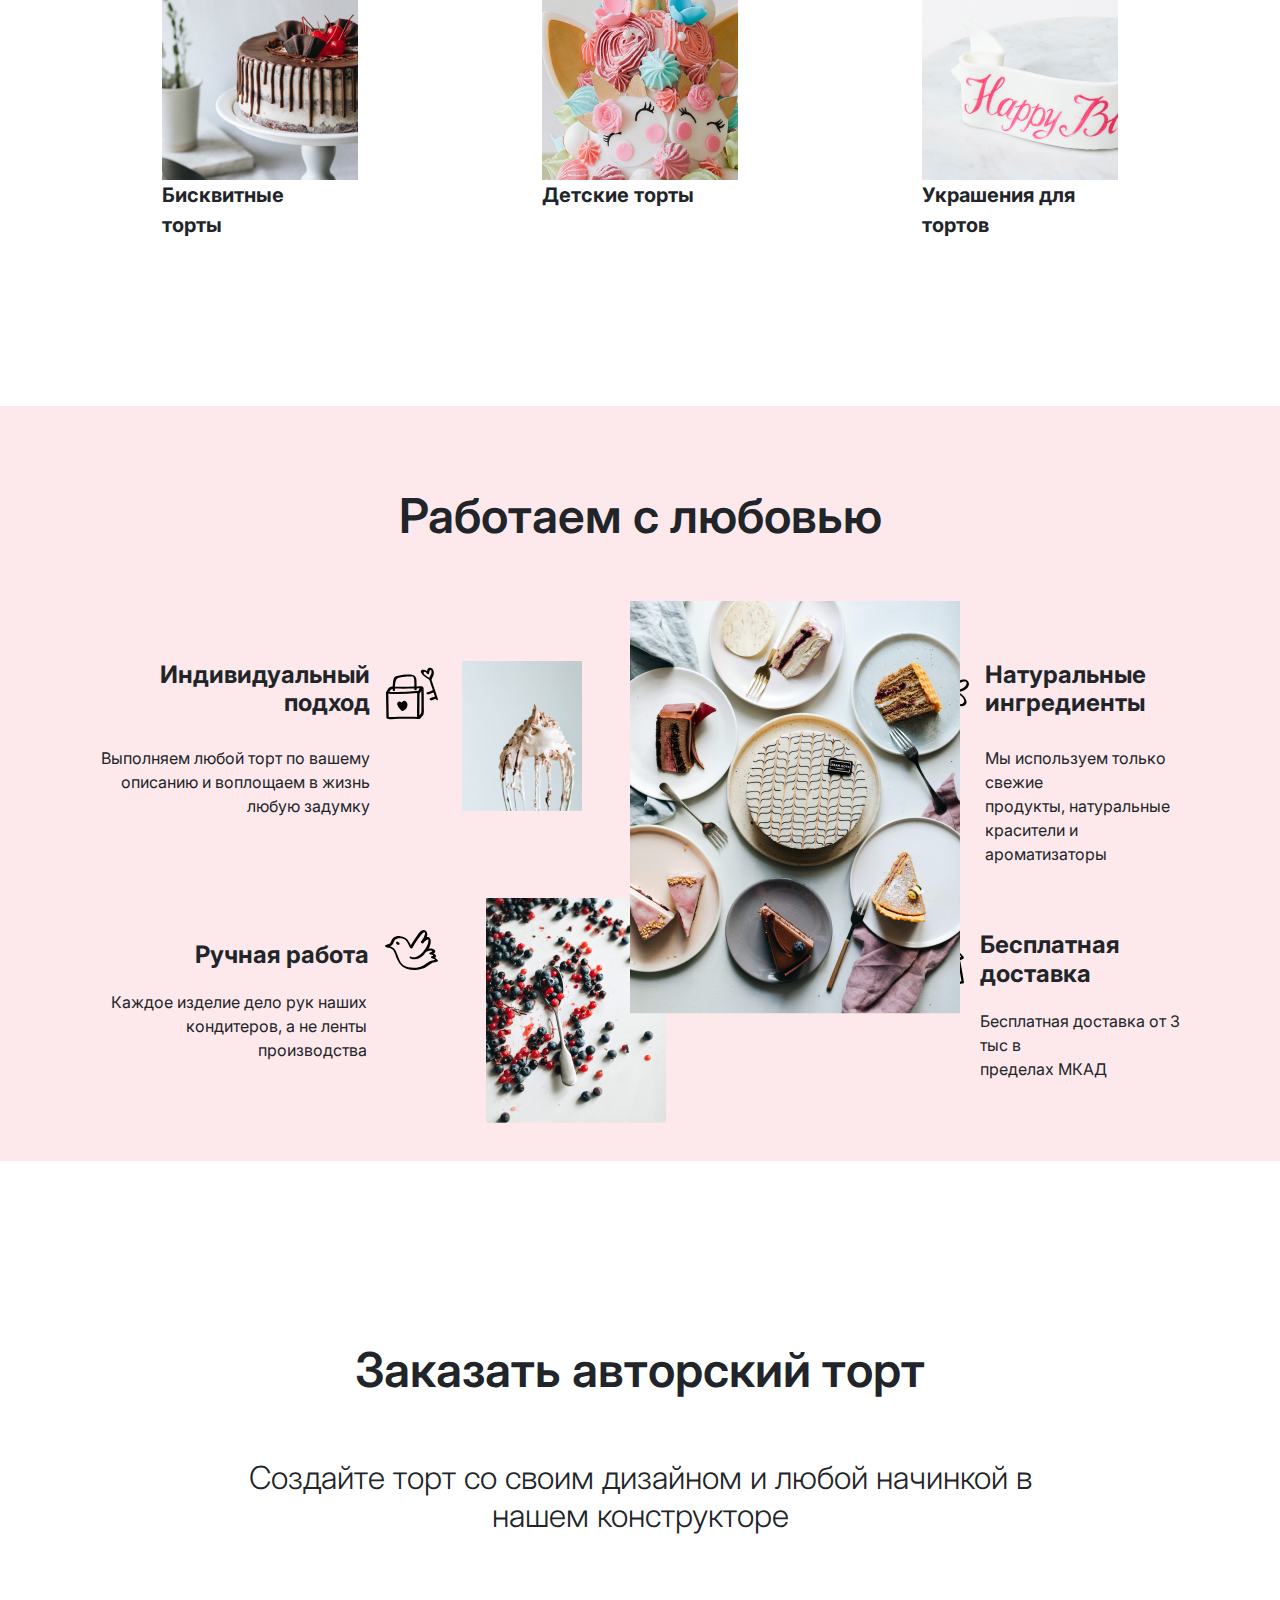
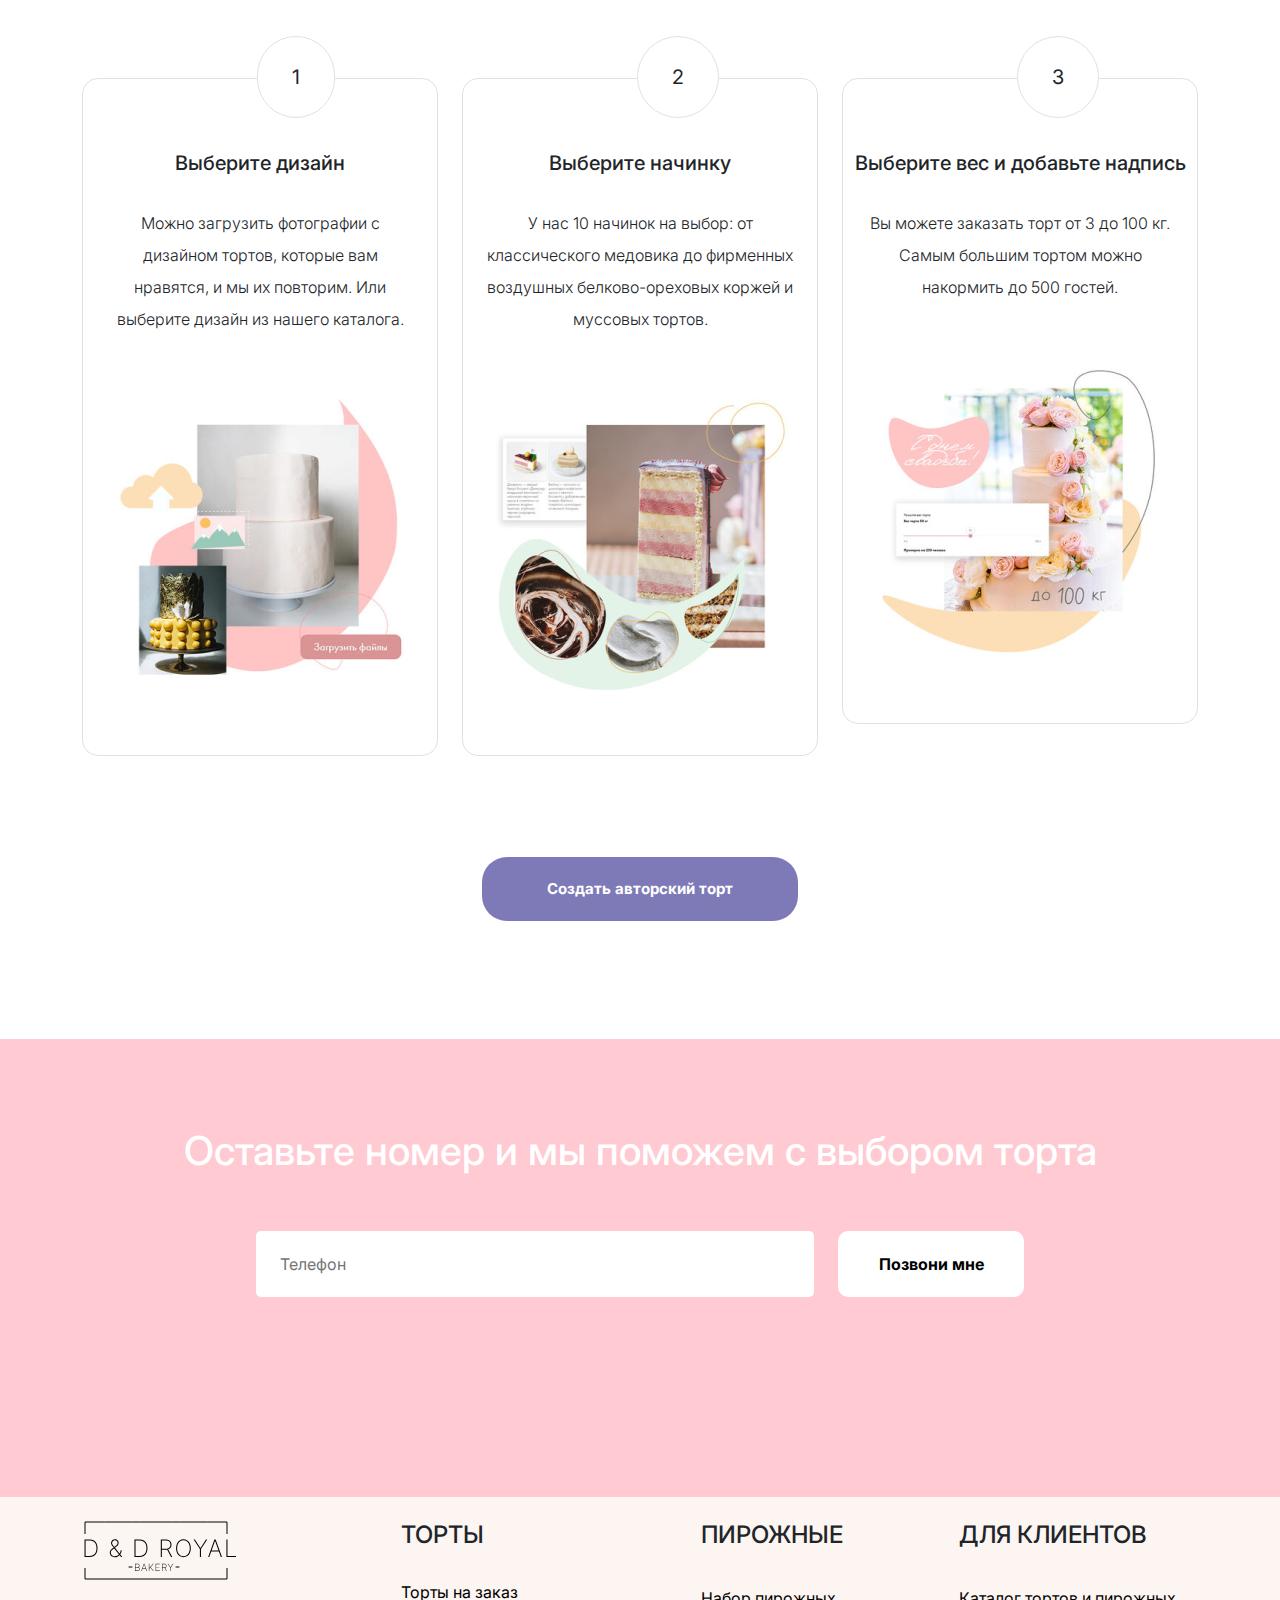
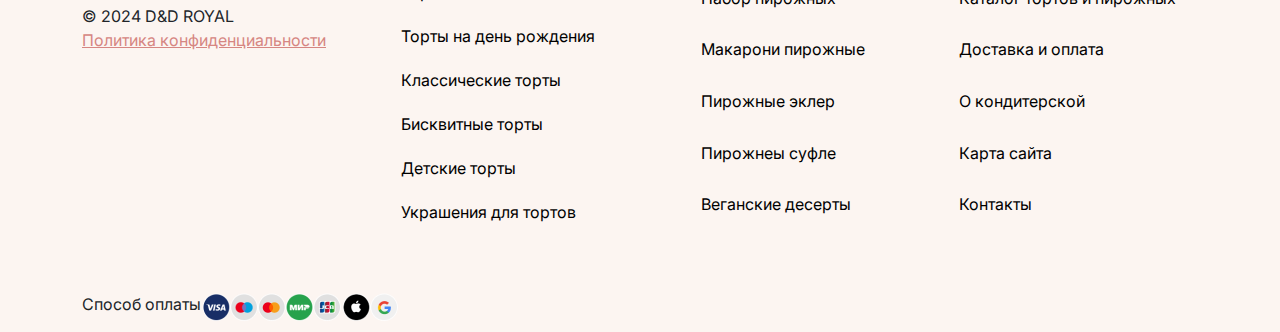
==== commit a44555e1: "Add files via upload" ====
--- a/index.html
+++ b/index.html
@@ -1,531 +1,629 @@
 <!DOCTYPE html>
 <html lang="ru">
-	<head>
-		<meta charset="UTF-8" />
-		<meta name="viewport" content="width=device-width, initial-scale=1.0" />
-		<title>D&D ROYAL - Пекарня</title>
-		<link rel="stylesheet" href="./css/bootstrap.css" />
-		<link rel="stylesheet" href="./css/style.css" />
-		<link rel="preconnect" href="https://fonts.googleapis.com" />
-		<link rel="preconnect" href="https://fonts.gstatic.com" crossorigin />
-		<link
-			href="https://fonts.googleapis.com/css2?family=Inter:ital,opsz,wght@0,14..32,100..900;1,14..32,100..900&family=Montserrat:ital,wght@0,100..900;1,100..900&family=Poppins:wght@400;500;600;700&family=Roboto:ital,wght@0,100;0,300;0,400;0,500;0,700;0,900;1,100;1,300;1,400;1,500;1,700;1,900&display=swap"
-			rel="stylesheet" />
-		<link rel="preconnect" href="https://fonts.googleapis.com" />
-		<link rel="preconnect" href="https://fonts.gstatic.com" crossorigin />
-		<link
-			href="https://fonts.googleapis.com/css2?family=Inter:ital,opsz,wght@0,14..32,100..900;1,14..32,100..900&display=swap"
-			rel="stylesheet" />
-		<link
-			href="https://cdn.jsdelivr.net/npm/bootstrap@5.2.3/dist/css/bootstrap.min.css"
-			rel="stylesheet" />
-
-		<style>
-			body {
-				margin: 0;
-			}
-		</style>
-	</head>
-	<body>
-		<header>
-			<nav class="navbar navbar-expand-lg bg-light">
-				<div class="container-fluid container">
-					<a class="navbar-brand" href="index.html">
-						<img src="./img/LOGO.svg" alt="" />
-					</a>
-					<button
-						class="navbar-toggler"
-						type="button"
-						data-bs-toggle="collapse"
-						data-bs-target="#navbarSupportedContent"
-						aria-controls="navbarSupportedContent"
-						aria-expanded="false"
-						aria-label="Переключатель навигации">
-						<span class="navbar-toggler-icon"></span>
-					</button>
-					<div class="collapse navbar-collapse" id="navbarSupportedContent">
-						<div class="mx-auto">
-							<ul class="navbar-nav gap-5">
-								<li class="nav-item d-flex justify-content-center">
-									<a
-										aria-current="page"
-										id="nav-tort"
-										href="torts.html"
-										class="active text-black text-decoration-none align-content-center my-text fw-light position-relative nav__hover">
-										<span id="nav-under-tort"></span> ТОРТЫ</a
-									>
-								</li>
-								<li class="nav-item d-flex justify-content-center">
-									<a
-										aria-current="page"
-										id="nav-pir"
-										href="cakes.html"
-										class="active text-black text-decoration-none align-content-center my-text fw-light position-relative nav__hover"
-										><span id="nav-under-pir"></span>ПИРОЖНЫЕ</a
-									>
-								</li>
-								<li class="nav-item d-flex justify-content-center">
-									<a
-										aria-current="page"
-										id="nav-info"
-										href="information.html"
-										class="active text-black text-decoration-none align-content-center my-text fw-light position-relative nav__hover"
-										><span id="nav-under-info"></span>ИНФОРМАЦИЯ</a
-									>
-								</li>
-								<li class="nav-item d-flex justify-content-center">
-									<a
-										aria-current="page"
-										id="nav-delivery"
-										href="delivery.html"
-										class="active text-black text-decoration-none align-content-center my-text fw-light position-relative nav__hover"
-										><span id="nav-under-delivery"></span>ДОСТАВКА</a
-									>
-								</li>
-							</ul>
-						</div>
-						<div class="col-3 info">
-							<div class="d-flex">
-								<div class="d-grid">
-									<p class="mb-0">+79113021706</p>
-									<p class="mb-0">info@danddbroyal.ru</p>
-									<p class="mb-0">@danddroyalbakery</p>
-								</div>
-								<div class="d-flex align-items-center justify-content-center ms-3">
-									<a href="#!">
-										<img src="./img/TG.svg" alt="" />
-									</a>
-								</div>
-							</div>
-						</div>
-					</div>
-				</div>
-			</nav>
-		</header>
-
-		<main class="background-color pb-164">
-			<div class="container">
-				<div class="row">
-					<div></div>
-					<div class="col-6 align-content-center ps-6 pe-0 mt-140 z-1">
-						<div class="text-xl-my text-white fw-bold lh-sm">
-							Мы делаем вкусные торты и пирожные
-						</div>
-						<div class="fs-5 text-main my-4 text-color">
-							У нас можно заказать авторский торт <br />
-							или выбрать готовый из каталога
-						</div>
-						<div class="mt-5">
-							<a
-								href="torts.html"
-								class="text-white fw-bold text-decoration-none px-5 py-3 button rounded-5">
-								Заказать с доставкой
-							</a>
-						</div>
-					</div>
-					<div class="col-3 ps-5 mt-189">
-						<img class="img" src="./img/tl.png" width="300" alt="" />
-						<img src="./img/dl.png" width="300" alt="" />
-					</div>
-					<div class="col-3 align-content-center p-0">
-						<img src="./img/mr.png" width="300" alt="" />
-					</div>
-				</div>
-			</div>
-		</main>
-
-		<main class="pb-150">
-			<div class="container bg-white mb-5 mt-189">
-				<div class="row">
-					<div class="col-6 text-end underline-relative px-6">
-						<button
-							class="fs-4 text-black text-decoration-none position-relative bg-white border-0"
-							id="scale-0"
-							onclick="showCakes()">
-							<span class="underline-left" id="scale-01"></span>ТОРТЫ
-						</button>
-					</div>
-					<div class="col-6 text-start px-6">
-						<button
-							class="fs-4 text-black position-relative text-decoration-none bg-white border-0 fw-light_css"
-							checked="true"
-							id="scale-1"
-							onclick="showPastries()">
-							<span class="underline-right" id="scale-02"></span>ПИРОЖНЫЕ
-						</button>
-					</div>
-				</div>
-			</div>
-			<div class="container">
-				<div class="row" id="gallery">
-					<div
-						class="col-xxl-2 col-xl-4 col-lg-4 col-md-6 col-sm-6 col-12 d-flex justify-content-center mt-5">
-						<div class="cake active">
-							<img src="./img/tort_1.png" alt="" />
-							<p class="fs-5 fw-bold">
-								Торты на заказ в <br />
-								Мурманске
-							</p>
-						</div>
-					</div>
-					<div
-						class="col-xxl-2 col-xl-4 col-lg-4 col-md-6 col-sm-6 col-12 d-flex justify-content-center mt-5">
-						<div class="cake">
-							<img src="./img/tort_2.png" alt="" />
-							<p class="fs-5 fw-bold">
-								Торты на День <br />
-								рождения
-							</p>
-						</div>
-					</div>
-					<div
-						class="col-xxl-2 col-xl-4 col-lg-4 col-md-6 col-sm-6 col-12 d-flex justify-content-center mt-5">
-						<div class="cake">
-							<img src="./img/tort_3.png" alt="" />
-							<p class="fs-5 fw-bold">
-								Классические <br />
-								торты
-							</p>
-						</div>
-					</div>
-					<div
-						class="col-xxl-2 col-xl-4 col-lg-4 col-md-6 col-sm-6 col-12 d-flex justify-content-center mt-5">
-						<div class="cake">
-							<img src="./img/tort_4.png" alt="" />
-							<p class="fs-5 fw-bold">
-								Бисквитные <br />
-								торты
-							</p>
-						</div>
-					</div>
-					<div
-						class="col-xxl-2 col-xl-4 col-lg-4 col-md-6 col-sm-6 col-12 d-flex justify-content-center mt-5">
-						<div class="cake">
-							<img src="./img/tort_5.png" alt="" />
-							<p class="fs-5 fw-bold">Детские торты</p>
-						</div>
-					</div>
-					<div
-						class="col-xxl-2 col-xl-4 col-lg-4 col-md-6 col-sm-6 col-12 d-flex justify-content-center mt-5">
-						<div class="cake">
-							<img src="./img/tort_6.png" alt="" />
-							<p class="fs-5 fw-bold">
-								Украшения для <br />
-								тортов
-							</p>
-						</div>
-					</div>
-
-					<div class="col-12 d-flex justify-content-between" id="gallery">
-						<div class="pastry">
-							<img src="./img/pir_1.png" alt="" />
-							<p class="fs-5 fw-bold">
-								Наборы <br />
-								пирожных
-							</p>
-						</div>
-						<div class="pastry">
-							<img src="./img/pir_2.png" alt="" />
-							<p class="fs-5 fw-bold">
-								Классические <br />
-								пирожные
-							</p>
-						</div>
-						<div class="pastry">
-							<img src="./img/pir_3.png" alt="" />
-							<p class="fs-5 fw-bold">
-								Макарони <br />
-								пирожные
-							</p>
-						</div>
-						<div class="pastry">
-							<img src="./img/pir_4.png" alt="" />
-							<p class="fs-5 fw-bold">Пирожные эклер</p>
-						</div>
-						<div class="pastry">
-							<img src="./img/pir_5.png" alt="" />
-							<p class="fs-5 fw-bold">Пирожные суфле</p>
-						</div>
-						<div class="pastry">
-							<img src="./img/pir_6.png" alt="" />
-							<p class="fs-5 fw-bold">
-								Веганские <br />
-								десерты
-							</p>
-						</div>
-					</div>
-				</div>
-			</div>
-		</main>
-
-		<main class="work__love__color pb-2">
-			<div class="container">
-				<div class="row">
-					<div class="col-12 justify-content-center">
-						<h1 class="pt-6 text-center fs-7 fw-semibold">Работаем с любовью</h1>
-					</div>
-					<div class="col-4">
-						<div class="d-flex justify-content-end">
-							<h2 class="text-end me-3 fw-semibold fs-24 fw-bold">
-								Индивидуальный <br />
-								подход
-							</h2>
-							<img class="fs-16"" src="./img/Object.svg" alt="" />
-						</div>
-						<p class="fs-6 text-end me-6 fw-normal fs-16">
-							Выполняем любой торт по вашему <br />
-							описанию и воплощаем в жизнь <br />
-							любую задумку
-						</p>
-					</div>
-					<div class="col-4 d-flex">
-						<div class="me-5">
-							<img src="./img/Work_3.png" alt="" />
-						</div>
-						<div class="position-relative">
-							<img
-								class="position-absolute bottom-20 z-1"
-								src="./img/Work_1.png"
-								alt="" />
-						</div>
-					</div>
-					<div class="col-4 p-0">
-						<div class="d-flex ms-5">
-							<img class="ms-5" src="./img/Flower.svg" alt="" />
-							<h2 class="ms-3 fs-24 fw-bold">
-								Натуральные <br />
-								ингредиенты
-							</h2>
-						</div>
-						<p class="fs-16 ms-100 mt-20">
-							Мы используем только свежие <br />
-							продукты, натуральные красители и <br />
-							ароматизаторы
-						</p>
-					</div>
-					<div class="col-4">
-						<div class="d-flex justify-content-end pt-5">
-							<h2
-								class="text-end me-3 fw-semibold fs-24 fw-bold align-content-end m-0">
-								Ручная работа
-							</h2>
-							<img src="./img/Bird.svg" alt="" />
-						</div>
-						<p class="fs-16 me-100 mt-20 text-end">
-							Каждое изделие дело рук наших <br />
-							кондитеров, а не ленты <br />
-							производства
-						</p>
-					</div>
-					<div class="col-4">
-						<div class="mt-3 ms-4 position-relative">
-							<img class="position-absolute z-0" src="./img/Work_2.png" alt="" />
-						</div>
-					</div>
-					<div class="col-4 p-0">
-						<div class="d-flex ms-5 pt-5">
-							<img class="ms-5" src="./img/chocolate.svg" alt="" />
-							<h2
-								class="text-end me-3 fw-semibold fs-24 fw-bold align-content-end m-0 ps-3">
-								Бесплатная доставка
-							</h2>
-						</div>
-						<p class="fs-16 ms-150 mt-20">
-							Бесплатная доставка от 3 тыс в <br />
-							пределах МКАД
-						</p>
-					</div>
-				</div>
-			</div>
-		</main>
-
-		<main class="mt-150 mb-118">
-			<div class="container">
-				<div class="row">
-					<div class="col-12 pb-134">
-						<h1 class="fs-7px d-flex justify-content-center fw-semibold">
-							Заказать авторский торт
-						</h1>
-						<h2 class="fs-2 fw-light d-flex justify-content-center text-center mt-60">
-							Создайте торт со своим дизайном и любой начинкой в <br />
-							нашем конструкторе
-						</h2>
-					</div>
-					<div
-						class="col-xxl-4 col-xl-4 col-lg-12 col-md-12 col-sm-12 col-12 position-relative d-flex justify-content-center">
-						<div>
-							<span class="position-absolute pos bg-white border fs-5">1</span>
-						</div>
-						<div class="border rounded-4">
-							<h3 class="pt-5 text-center fs-5 fw-medium pb-4 mt-4">
-								Выберите дизайн
-							</h3>
-							<p class="text-center px-4 lh-lg fw-light pb-5">
-								Можно загрузить фотографии с дизайном тортов, которые вам нравятся,
-								и мы их повторим. Или выберите дизайн из нашего каталога.
-							</p>
-							<div class="d-flex justify-content-center pb-design">
-								<img
-									class="d-flex align-items-center"
-									src="./img/Disign.png"
-									alt="" />
-							</div>
-						</div>
-					</div>
-					<div
-						class="col-xxl-4 col-xl-4 col-lg-12 col-md-12 col-sm-12 col-12 position-relative">
-						<div>
-							<span class="position-absolute pos bg-white border fs-5">2</span>
-						</div>
-						<div class="border rounded-4">
-							<h3 class="pt-5 text-center fs-5 fw-medium pb-4 mt-4">
-								Выберите начинку
-							</h3>
-							<p class="text-center px-4 lh-lg fw-light pb-5">
-								У нас 10 начинок на выбор: от классического медовика до фирменных
-								воздушных белково-ореховых коржей и муссовых тортов.
-							</p>
-							<div class="d-flex justify-content-center pb-design_2">
-								<img
-									class="d-flex align-items-center"
-									src="./img/design_2.png"
-									alt="" />
-							</div>
-						</div>
-					</div>
-					<div
-						class="col-xxl-4 col-xl-4 col-lg-12 col-md-12 col-sm-12 col-12 position-relative">
-						<div>
-							<span class="position-absolute pos bg-white border fs-5">3</span>
-						</div>
-						<div class="border rounded-4">
-							<h3 class="pt-5 text-center fs-5 fw-medium pb-4 mt-4">
-								Выберите вес и добавьте надпись
-							</h3>
-
-							<p class="text-center px-4 lh-lg fw-light pb-5">
-								Вы можете заказать торт от 3 до 100 кг. Самым большим тортом можно
-								накормить до 500 гостей.
-							</p>
-
-							<div class="d-flex justify-content-center pb-design_3">
-								<img
-									class="d-flex align-items-center"
-									src="./img/desing_3.png"
-									alt="" />
-							</div>
-						</div>
-					</div>
-
-					<div class="col-12 d-flex justify-content-center align-items-center mt-101">
-						<a href="#!" class="create__cake text-decoration-none">
-							Создать авторский торт
-						</a>
-					</div>
-				</div>
-			</div>
-		</main>
-
-		<main class="bg_color__nubmer">
-			<div class="container">
-				<div class="row">
-					<div class="col-12 pt-88">
-						<h1 class="text-center text-white">
-							Оставьте номер и мы поможем с выбором торта
-						</h1>
-					</div>
-					<div class="col-12 mb-90">
-						<form
-							action="index.html"
-							method="get"
-							class="d-grid d-xxl-flex d-xl-flex d-lg-flex d-md-flex d-sm-grid justify-content-center gap-4 mt-5">
-							<input
-								class="input__tel col-xxl-10 col-xl-10 col-lg-10 col-md-10 col-sm-10 col-4"
-								type="tel"
-								name="Telephone"
-								id="phone"
-								placeholder="Телефон"
-								maxlength="12"
-								minlength="12" />
-							<input
-								class="input__btn col-xxl-2 col-xl-2 col-lg-2 col-md-2 col-sm-12 col-8"
-								type="submit"
-								name="Tel__btn"
-								value="Позвони мне" />
-						</form>
-					</div>
-				</div>
-			</div>
-		</main>
-
-		<footer class="bg_footer pt-4">
-			<div class="container">
-				<div class="row">
-					<div class="col-xxl-3 col-xl-3 col-lg-3 col-md-4 col-sm-6 col-12">
-						<a href="index.html">
-							<img class="mb-4" src="./img/LOGO.svg" alt="" />
-						</a>
-						<p class="m-0">© 2024 D&D ROYAL</p>
-						<a class="color__pol" href="#!">Политика конфиденциальности</a>
-					</div>
-					<div
-						class="col-xxl-3 col-xl-3 col-lg-3 col-md-4 col-sm-6 col-12 d-grid justify-content-center">
-						<h4 class="mb-6">ТОРТЫ</h4>
-						<a class="mb-7 text-black text-decoration-none" href="">Торты на заказ</a>
-						<a class="mb-7 text-black text-decoration-none" href=""
-							>Торты на день рождения</a
-						>
-						<a class="mb-7 text-black text-decoration-none" href=""
-							>Классические торты</a
-						>
-						<a class="mb-7 text-black text-decoration-none" href="">Бисквитные торты</a>
-						<a class="mb-7 text-black text-decoration-none" href="">Детские торты</a>
-						<a class="mb-7 text-black text-decoration-none" href=""
-							>Украшения для тортов</a
-						>
-					</div>
-					<div
-						class="col-xxl-3 col-xl-3 col-lg-3 col-md-4 col-sm-6 col-12 d-grid justify-content-center">
-						<h4 class="mb-sm-6">ПИРОЖНЫЕ</h4>
-						<a class="mb-sm-7 text-black text-decoration-none" href=""
-							>Набор пирожных</a
-						>
-						<a class="mb-sm-7 text-black text-decoration-none" href=""
-							>Макарони пирожные</a
-						>
-						<a class="mb-sm-7 text-black text-decoration-none" href=""
-							>Пирожные эклер</a
-						>
-						<a class="mb-sm-7 text-black text-decoration-none" href=""
-							>Пирожнеы суфле</a
-						>
-						<a class="mb-sm-7 text-black text-decoration-none" href=""
-							>Веганские десерты</a
-						>
-					</div>
-					<div
-						class="col-xxl-3 col-xl-3 col-lg-3 col-md-3 col-sm-6 col-12 d-grid justify-content-center">
-						<h4 class="mb-sm-6">ДЛЯ КЛИЕНТОВ</h4>
-						<a class="mb-sm-7 text-black text-decoration-none" href=""
-							>Каталог тортов и пирожных</a
-						>
-						<a class="mb-sm-7 text-black text-decoration-none" href=""
-							>Доставка и оплата</a
-						>
-						<a class="mb-sm-7 text-black text-decoration-none" href=""
-							>О кондитерской</a
-						>
-						<a class="mb-sm-7 text-black text-decoration-none" href="">Карта сайта</a>
-						<a class="mb-sm-7 text-black text-decoration-none" href="">Контакты</a>
-					</div>
-					<div class="col-12 d-flex mt-5">
-						<p>Способ оплаты</p>
-						<a href=""><img src="./img/pay.png" alt="" /></a>
-					</div>
-				</div>
-			</div>
-		</footer>
-		<script src="./js/main.js"></script>
-		<script src="https://cdn.jsdelivr.net/npm/bootstrap@5.2.3/dist/js/bootstrap.bundle.min.js"></script>
-	</body>
+  <head>
+    <meta charset="UTF-8" />
+    <meta name="viewport" content="width=device-width, initial-scale=1.0" />
+    <title>D&D ROYAL - Пекарня</title>
+    <link rel="stylesheet" href="./css/bootstrap.css" />
+    <link rel="stylesheet" href="./css/style.css" />
+    <link rel="preconnect" href="https://fonts.googleapis.com" />
+    <link rel="preconnect" href="https://fonts.gstatic.com" crossorigin />
+    <link
+      href="https://fonts.googleapis.com/css2?family=Inter:ital,opsz,wght@0,14..32,100..900;1,14..32,100..900&family=Montserrat:ital,wght@0,100..900;1,100..900&family=Poppins:wght@400;500;600;700&family=Roboto:ital,wght@0,100;0,300;0,400;0,500;0,700;0,900;1,100;1,300;1,400;1,500;1,700;1,900&display=swap"
+      rel="stylesheet"
+    />
+    <link rel="preconnect" href="https://fonts.googleapis.com" />
+    <link rel="preconnect" href="https://fonts.gstatic.com" crossorigin />
+    <link
+      href="https://fonts.googleapis.com/css2?family=Inter:ital,opsz,wght@0,14..32,100..900;1,14..32,100..900&display=swap"
+      rel="stylesheet"
+    />
+    <link
+      href="https://cdn.jsdelivr.net/npm/bootstrap@5.2.3/dist/css/bootstrap.min.css"
+      rel="stylesheet"
+    />
+
+    <style>
+      body {
+        margin: 0;
+      }
+    </style>
+  </head>
+  <body>
+    <header>
+      <nav class="navbar navbar-expand-lg bg-light">
+        <div class="container-fluid container">
+          <a class="navbar-brand" href="index.html">
+            <img src="./img/LOGO.svg" alt="" />
+          </a>
+          <button
+            class="navbar-toggler"
+            type="button"
+            data-bs-toggle="collapse"
+            data-bs-target="#navbarSupportedContent"
+            aria-controls="navbarSupportedContent"
+            aria-expanded="false"
+            aria-label="Переключатель навигации"
+          >
+            <span class="navbar-toggler-icon"></span>
+          </button>
+          <div class="collapse navbar-collapse" id="navbarSupportedContent">
+            <div class="mx-auto">
+              <ul class="navbar-nav gap-5">
+                <li class="nav-item d-flex justify-content-center">
+                  <a
+                    aria-current="page"
+                    id="nav-tort"
+                    href="torts.html"
+                    class="active text-black text-decoration-none align-content-center my-text fw-light position-relative nav__hover"
+                  >
+                    <span id="nav-under-tort"></span> ТОРТЫ</a
+                  >
+                </li>
+                <li class="nav-item d-flex justify-content-center">
+                  <a
+                    aria-current="page"
+                    id="nav-pir"
+                    href="cakes.html"
+                    class="active text-black text-decoration-none align-content-center my-text fw-light position-relative nav__hover"
+                    ><span id="nav-under-pir"></span>ПИРОЖНЫЕ</a
+                  >
+                </li>
+                <li class="nav-item d-flex justify-content-center">
+                  <a
+                    aria-current="page"
+                    id="nav-info"
+                    href="information.html"
+                    class="active text-black text-decoration-none align-content-center my-text fw-light position-relative nav__hover"
+                    ><span id="nav-under-info"></span>ИНФОРМАЦИЯ</a
+                  >
+                </li>
+                <li class="nav-item d-flex justify-content-center">
+                  <a
+                    aria-current="page"
+                    id="nav-delivery"
+                    href="delivery.html"
+                    class="active text-black text-decoration-none align-content-center my-text fw-light position-relative nav__hover"
+                    ><span id="nav-under-delivery"></span>ДОСТАВКА</a
+                  >
+                </li>
+              </ul>
+            </div>
+            <div class="col-3 info">
+              <div class="d-flex">
+                <div class="d-grid">
+                  <p class="mb-0">+79113021706</p>
+                  <p class="mb-0">info@danddbroyal.ru</p>
+                  <p class="mb-0">@danddroyalbakery</p>
+                </div>
+                <div
+                  class="d-flex align-items-center justify-content-center ms-3"
+                >
+                  <a href="#!">
+                    <img src="./img/TG.svg" alt="" />
+                  </a>
+                </div>
+              </div>
+            </div>
+          </div>
+        </div>
+      </nav>
+    </header>
+
+    <main class="background-color pb-164">
+      <div class="container">
+        <div class="row">
+          <div
+            class="col-xxl-6 col-xl-6 col-lg-8 col-md-10 col-sm-12 col-12 align-content-center ps-6 pe-0 mt-140 z-1"
+          >
+            <div class="text-xl-my text-white fw-bold lh-sm">
+              Мы делаем вкусные торты и пирожные
+            </div>
+            <div class="fs-5 text-main my-4 text-color">
+              У нас можно заказать авторский торт <br />
+              или выбрать готовый из каталога
+            </div>
+            <div class="mt-5">
+              <a
+                href="torts.html"
+                class="text-white fw-bold text-decoration-none px-5 py-3 button rounded-5"
+              >
+                Заказать с доставкой
+              </a>
+            </div>
+          </div>
+          <div
+            class="col-xxl-3 col-xl-3 col-lg-2 col-md-1 col-sm-1 col-1 mt-189"
+          >
+            <img class="img" src="./img/tl.png" alt="" />
+            <img class="img" src="./img/dl.png" alt="" />
+          </div>
+          <div
+            class="col-xxl-3 col-xl-3 col-lg-2 col-md-1 col-sm-1 col-1 align-content-center p-0"
+          >
+            <img class="img" src="./img/mr.png" alt="" />
+          </div>
+        </div>
+      </div>
+    </main>
+
+    <main class="pb-150">
+      <div class="container bg-white mb-5 mt-189">
+        <div class="row">
+          <div class="col-6 text-end underline-relative px-6">
+            <button
+              class="fs-4 text-black text-decoration-none position-relative bg-white border-0"
+              href="#!"
+              id="scale-0"
+            >
+              <span class="underline-left" id="scale-01"></span>ТОРТЫ
+            </button>
+          </div>
+          <div class="col-6 text-start px-6">
+            <button
+              class="fs-4 text-black position-relative text-decoration-none bg-white border-0"
+              checked="true"
+              id="scale-1"
+              href="#!"
+            >
+              <span class="underline-right" id="scale-02"></span>ПИРОЖНЫЕ
+            </button>
+          </div>
+        </div>
+      </div>
+      <div class="container">
+        <div class="row" id="gallery">
+          <div
+            class="col-xxl-2 col-xl-4 col-lg-4 col-md-6 col-sm-6 col-12 d-flex justify-content-center mt-5"
+          >
+            <div class="cake active">
+              <img src="./img/tort_1.png" alt="" />
+              <p class="fs-5 fw-bold">
+                Торты на заказ в <br />
+                Мурманске
+              </p>
+            </div>
+          </div>
+          <div
+            class="col-xxl-2 col-xl-4 col-lg-4 col-md-6 col-sm-6 col-12 d-flex justify-content-center mt-5"
+          >
+            <div class="cake">
+              <img src="./img/tort_2.png" alt="" />
+              <p class="fs-5 fw-bold">
+                Торты на День <br />
+                рождения
+              </p>
+            </div>
+          </div>
+          <div
+            class="col-xxl-2 col-xl-4 col-lg-4 col-md-6 col-sm-6 col-12 d-flex justify-content-center mt-5"
+          >
+            <div class="cake">
+              <img src="./img/tort_3.png" alt="" />
+              <p class="fs-5 fw-bold">
+                Классические <br />
+                торты
+              </p>
+            </div>
+          </div>
+          <div
+            class="col-xxl-2 col-xl-4 col-lg-4 col-md-6 col-sm-6 col-12 d-flex justify-content-center mt-5"
+          >
+            <div class="cake">
+              <img src="./img/tort_4.png" alt="" />
+              <p class="fs-5 fw-bold">
+                Бисквитные <br />
+                торты
+              </p>
+            </div>
+          </div>
+          <div
+            class="col-xxl-2 col-xl-4 col-lg-4 col-md-6 col-sm-6 col-12 d-flex justify-content-center mt-5"
+          >
+            <div class="cake">
+              <img src="./img/tort_5.png" alt="" />
+              <p class="fs-5 fw-bold">Детские торты</p>
+            </div>
+          </div>
+          <div
+            class="col-xxl-2 col-xl-4 col-lg-4 col-md-6 col-sm-6 col-12 d-flex justify-content-center mt-5"
+          >
+            <div class="cake">
+              <img src="./img/tort_6.png" alt="" />
+              <p class="fs-5 fw-bold">
+                Украшения для <br />
+                тортов
+              </p>
+            </div>
+          </div>
+        </div>
+        <div class="d-flex row justify-content-center" id="gallers">
+          <div
+            class="col-xxl-2 col-xl-4 col-lg-4 col-md-6 col-sm-6 col-12 justify-content-center d-flex"
+          >
+            <div class="pastry">
+              <img src="./img/pir_1.png" alt="" />
+              <p class="fs-5 fw-bold">
+                Наборы <br />
+                пирожных
+              </p>
+            </div>
+          </div>
+
+          <div
+            class="col-xxl-2 col-xl-4 col-lg-4 col-md-6 col-sm-6 col-12 justify-content-center d-flex"
+          >
+            <div class="pastry">
+              <img src="./img/pir_2.png" alt="" />
+              <p class="fs-5 fw-bold">
+                Классические <br />
+                пирожные
+              </p>
+            </div>
+          </div>
+          <div
+            class="col-xxl-2 col-xl-4 col-lg-4 col-md-6 col-sm-6 col-12 justify-content-center d-flex"
+          >
+            <div class="pastry">
+              <img src="./img/pir_3.png" alt="" />
+              <p class="fs-5 fw-bold">
+                Макарони <br />
+                пирожные
+              </p>
+            </div>
+          </div>
+          <div
+            class="col-xxl-2 col-xl-4 col-lg-4 col-md-6 col-sm-6 col-12 justify-content-center d-flex"
+          >
+            <div class="pastry">
+              <img src="./img/pir_4.png" alt="" />
+              <p class="fs-5 fw-bold">Пирожные эклер</p>
+            </div>
+          </div>
+          <div
+            class="col-xxl-2 col-xl-4 col-lg-4 col-md-6 col-sm-6 col-12 justify-content-center d-flex"
+          >
+            <div class="pastry">
+              <img src="./img/pir_5.png" alt="" />
+              <p class="fs-5 fw-bold">Пирожные суфле</p>
+            </div>
+          </div>
+          <div
+            class="col-xxl-2 col-xl-4 col-lg-4 col-md-6 col-sm-6 col-12 justify-content-center d-flex"
+          >
+            <div class="pastry">
+              <img src="./img/pir_6.png" alt="" />
+              <p class="fs-5 fw-bold">
+                Веганские <br />
+                десерты
+              </p>
+            </div>
+          </div>
+        </div>
+      </div>
+    </main>
+
+    <main class="work__love__color pb-2">
+      <div class="container">
+        <div class="row">
+          <div class="col-12 justify-content-center">
+            <h1 class="pt-6 text-center fs-7 fw-semibold">
+              Работаем с любовью
+            </h1>
+          </div>
+          <div class="col-xxl-4 col-xl-4 col-lg-12 col-md-12 col-sm-12 col-12">
+            <div class="d-flex justify-content-end">
+              <h2 class="text-end me-3 fw-semibold fs-24 fw-bold">
+                Индивидуальный <br />
+                подход
+              </h2>
+              <img class="fs-16"" src="./img/Object.svg" alt="" />
+            </div>
+            <p class="fs-6 text-end me-6 fw-normal fs-16">
+              Выполняем любой торт по вашему <br />
+              описанию и воплощаем в жизнь <br />
+              любую задумку
+            </p>
+          </div>
+          <div
+            class="col-xxl-4 col-xl-4 col-lg-12 col-md-12 col-sm-12 col-12 d-flex"
+          >
+            <div class="me-5">
+              <img src="./img/Work_3.png" alt="" class="d-none_work" />
+            </div>
+            <div class="position-relative">
+              <img
+                class="position-absolute bottom-20 z-1 d-none_work"
+                src="./img/Work_1.png"
+                alt=""
+              />
+            </div>
+          </div>
+          <div
+            class="col-xxl-4 col-xl-4 col-lg-12 col-md-12 col-sm-12 col-12 p-0"
+          >
+            <div class="d-flex ms-5">
+              <img class="ms-5" src="./img/Flower.svg" alt="" />
+              <h2 class="ms-3 fs-24 fw-bold">
+                Натуральные <br />
+                ингредиенты
+              </h2>
+            </div>
+            <p class="fs-16 ms-100 mt-20">
+              Мы используем только свежие <br />
+              продукты, натуральные красители и <br />
+              ароматизаторы
+            </p>
+          </div>
+          <div class="col-xxl-4 col-xl-4 col-lg-12 col-md-12 col-sm-12 col-12">
+            <div class="d-flex justify-content-end pt-5">
+              <h2
+                class="text-end me-3 fw-semibold fs-24 fw-bold align-content-end m-0"
+              >
+                Ручная работа
+              </h2>
+              <img src="./img/Bird.svg" alt="" />
+            </div>
+            <p class="fs-16 me-100 mt-20 text-end">
+              Каждое изделие дело рук наших <br />
+              кондитеров, а не ленты <br />
+              производства
+            </p>
+          </div>
+          <div class="col-4">
+            <div class="mt-3 ms-4 position-relative">
+              <img
+                class="position-absolute z-0 d-none_work"
+                src="./img/Work_2.png"
+                alt=""
+              />
+            </div>
+          </div>
+          <div
+            class="col-xxl-4 col-xl-4 col-lg-12 col-md-12 col-sm-12 col-12 p-0"
+          >
+            <div class="d-flex ms-5 pt-5">
+              <img class="ms-5" src="./img/chocolate.svg" alt="" />
+              <h2
+                class="text-start me-3 fw-semibold fs-24 fw-bold align-content-center m-0 ps-3"
+              >
+                Бесплатная доставка
+              </h2>
+            </div>
+            <p class="fs-16 ms-150 mt-20">
+              Бесплатная доставка от 3 тыс в <br />
+              пределах МКАД
+            </p>
+          </div>
+          <div class="col-12 jcc">
+            <img
+              src="./img/work__img.png"
+              alt=""
+              class="display__none mt-5 mb-2"
+            />
+          </div>
+        </div>
+      </div>
+    </main>
+
+    <main class="mt-150 mb-118">
+      <div class="container">
+        <div class="row">
+          <div class="col-12 pb-134">
+            <h1
+              class="fs-7px d-flex justify-content-center fw-semibold text-center"
+            >
+              Заказать авторский торт
+            </h1>
+            <h2
+              class="fs-2 fw-light d-flex justify-content-center text-center mt-60"
+            >
+              Создайте торт со своим дизайном и любой начинкой в <br />
+              нашем конструкторе
+            </h2>
+          </div>
+          <div
+            class="col-xxl-4 col-xl-4 col-lg-12 col-md-12 col-sm-12 col-12 position-relative d-flex justify-content-center choice"
+          >
+            <div>
+              <span class="position-absolute pos bg-white border fs-5">1</span>
+            </div>
+            <div class="border rounded-4">
+              <h3 class="pt-5 text-center fs-5 fw-medium pb-4 mt-4">
+                Выберите дизайн
+              </h3>
+              <p class="text-center px-4 lh-lg fw-light pb-5">
+                Можно загрузить фотографии с дизайном тортов, которые вам
+                нравятся, и мы их повторим. Или выберите дизайн из нашего
+                каталога.
+              </p>
+              <div class="d-flex justify-content-center pb-design">
+                <img
+                  class="d-flex align-items-center"
+                  src="./img/Disign.png"
+                  alt=""
+                />
+              </div>
+            </div>
+          </div>
+          <div
+            class="col-xxl-4 col-xl-4 col-lg-12 col-md-12 col-sm-12 col-12 position-relative choice"
+          >
+            <div>
+              <span class="position-absolute pos bg-white border fs-5">2</span>
+            </div>
+            <div class="border rounded-4">
+              <h3 class="pt-5 text-center fs-5 fw-medium pb-4 mt-4">
+                Выберите начинку
+              </h3>
+              <p class="text-center px-4 lh-lg fw-light pb-5">
+                У нас 10 начинок на выбор: от классического медовика до
+                фирменных воздушных белково-ореховых коржей и муссовых тортов.
+              </p>
+              <div class="d-flex justify-content-center pb-design_2">
+                <img
+                  class="d-flex align-items-center"
+                  src="./img/design_2.png"
+                  alt=""
+                />
+              </div>
+            </div>
+          </div>
+          <div
+            class="col-xxl-4 col-xl-4 col-lg-12 col-md-12 col-sm-12 col-12 position-relative"
+          >
+            <div>
+              <span class="position-absolute pos bg-white border fs-5">3</span>
+            </div>
+            <div class="border rounded-4">
+              <h3 class="pt-5 text-center fs-5 fw-medium pb-4 mt-4">
+                Выберите вес и добавьте надпись
+              </h3>
+
+              <p class="text-center px-4 lh-lg fw-light pb-5">
+                Вы можете заказать торт от 3 до 100 кг. Самым большим тортом
+                можно накормить до 500 гостей.
+              </p>
+
+              <div class="d-flex justify-content-center pb-design_3">
+                <img
+                  class="d-flex align-items-center"
+                  src="./img/desing_3.png"
+                  alt=""
+                />
+              </div>
+            </div>
+          </div>
+
+          <div
+            class="col-12 d-flex justify-content-center align-items-center mt-101"
+          >
+            <a href="#!" class="create__cake text-decoration-none">
+              Создать авторский торт
+            </a>
+          </div>
+        </div>
+      </div>
+    </main>
+
+    <main class="bg_color__nubmer">
+      <div class="container">
+        <div class="row">
+          <div class="col-12 pt-88">
+            <h1 class="text-center text-white">
+              Оставьте номер и мы поможем с выбором торта
+            </h1>
+          </div>
+          <div class="col-12 mb-90">
+            <form
+              action="index.html"
+              method="get"
+              class="d-grid d-xxl-flex d-xl-flex d-lg-flex d-md-flex d-sm-grid justify-content-center gap-4 mt-5"
+            >
+              <input
+                class="input__tel col-xxl-5 col-xl-6 col-lg-7 col-md-8 col-sm-9 col-4"
+                type="tel"
+                name="Telephone"
+                id="phone"
+                placeholder="Телефон"
+                maxlength="12"
+                minlength="12"
+              />
+              <input
+                class="input__btn col-xxl-2 col-xl-2 col-lg-2 col-md-2 col-sm-12 col-8"
+                type="submit"
+                name="Tel__btn"
+                value="Позвони мне"
+              />
+            </form>
+          </div>
+        </div>
+      </div>
+    </main>
+
+    <footer class="bg_footer pt-4">
+      <div class="container">
+        <div class="row">
+          <div
+            class="col-xxl-3 col-xl-3 col-lg-3 col-md-4 col-sm-6 col-12 footer_margin"
+          >
+            <a href="index.html">
+              <img class="mb-4" src="./img/LOGO.svg" alt="" />
+            </a>
+            <p class="m-0">© 2024 D&D ROYAL</p>
+            <a class="color__pol" href="#!">Политика конфиденциальности</a>
+          </div>
+          <div
+            class="col-xxl-3 col-xl-3 col-lg-3 col-md-4 col-sm-6 col-12 d-grid justify-content-center"
+          >
+            <h4 class="mb-6">ТОРТЫ</h4>
+            <a class="mb-7 text-black text-decoration-none" href=""
+              >Торты на заказ</a
+            >
+            <a class="mb-7 text-black text-decoration-none" href=""
+              >Торты на день рождения</a
+            >
+            <a class="mb-7 text-black text-decoration-none" href=""
+              >Классические торты</a
+            >
+            <a class="mb-7 text-black text-decoration-none" href=""
+              >Бисквитные торты</a
+            >
+            <a class="mb-7 text-black text-decoration-none" href=""
+              >Детские торты</a
+            >
+            <a class="mb-7 text-black text-decoration-none" href=""
+              >Украшения для тортов</a
+            >
+          </div>
+          <div
+            class="col-xxl-3 col-xl-3 col-lg-3 col-md-4 col-sm-6 col-12 d-grid justify-content-center"
+          >
+            <h4 class="mb-sm-6">ПИРОЖНЫЕ</h4>
+            <a class="mb-sm-7 text-black text-decoration-none" href=""
+              >Набор пирожных</a
+            >
+            <a class="mb-sm-7 text-black text-decoration-none" href=""
+              >Макарони пирожные</a
+            >
+            <a class="mb-sm-7 text-black text-decoration-none" href=""
+              >Пирожные эклер</a
+            >
+            <a class="mb-sm-7 text-black text-decoration-none" href=""
+              >Пирожнеы суфле</a
+            >
+            <a class="mb-sm-7 text-black text-decoration-none" href=""
+              >Веганские десерты</a
+            >
+          </div>
+          <div
+            class="col-xxl-3 col-xl-3 col-lg-3 col-md-3 col-sm-6 col-12 d-grid justify-content-center"
+          >
+            <h4 class="mb-sm-6">ДЛЯ КЛИЕНТОВ</h4>
+            <a class="mb-sm-7 text-black text-decoration-none" href=""
+              >Каталог тортов и пирожных</a
+            >
+            <a class="mb-sm-7 text-black text-decoration-none" href=""
+              >Доставка и оплата</a
+            >
+            <a class="mb-sm-7 text-black text-decoration-none" href=""
+              >О кондитерской</a
+            >
+            <a class="mb-sm-7 text-black text-decoration-none" href=""
+              >Карта сайта</a
+            >
+            <a class="mb-sm-7 text-black text-decoration-none" href=""
+              >Контакты</a
+            >
+          </div>
+          <div class="col-12 d-flex mt-5">
+            <p>Способ оплаты</p>
+            <a href=""><img src="./img/pay.png" alt="" /></a>
+          </div>
+        </div>
+      </div>
+    </footer>
+    <script src="./js/main.js"></script>
+    <script src="https://cdn.jsdelivr.net/npm/bootstrap@5.2.3/dist/js/bootstrap.bundle.min.js"></script>
+  </body>
 </html>
--- a/css/style.css
+++ b/css/style.css
@@ -18,11 +18,11 @@
 }
 
 .background-color {
-	background-color: #b1afd8;
+	background-image: url(/img/bg__main.png);
 }
 
 .button {
-	background-color: #d68682;
+	background-color: #7e7ab8;
 
 	&:hover {
 		transition: ease 0.5s;
@@ -37,15 +37,15 @@
 }
 
 .mt-189 {
-	margin-top: 189px;
+	margin-top: 189px !important;
 }
 
 .mt-140 {
-	margin-top: 140px;
+	margin-top: 140px !important;
 }
 
 .pb-164 {
-	padding-bottom: 164px;
+	padding-bottom: 164px !important;
 }
 
 .img {
@@ -97,7 +97,7 @@
 	transition: opacity 0.5s ease;
 	opacity: 0.1;
 	position: absolute;
-	top: 44px;
+	top: 20px;
 	left: 0px;
 	height: 1px;
 	background-color: #000000;
@@ -242,34 +242,66 @@
 	background-color: #ffcad2;
 }
 .input__tel {
-	padding: 21px 456px 21px 24px;
+	/* padding: 21px 456px 21px 24px;
+*/
+	padding: 0px 0px 0px 24px;
 	border-radius: 5px;
 	border: none;
 	background-color: #fff;
+	width: 456px;
+
+	@media (max-width: 768px) {
+		width: 456px !important;
+		height: 68px !important;
+	}
 }
 
 .input__btn {
-	padding: 21px 56px;
+	padding: 21px 5px;
 	border-radius: 10px;
 	border: none;
 	background-color: #fff;
 	font-weight: bold;
+
+	@media (max-width: 575px) {
+		display: flex !important;
+		justify-content: center !important;
+		margin-left: 15% !important;
+	}
 }
 
 .pt-88 {
 	padding-top: 88px;
 }
 
-.pb-79 {
-	padding-bottom: 79px;
+.mb-90 {
+	margin-bottom: 200px;
 }
 
 .mb-6 {
 	margin-bottom: 30px;
 }
 
+.mb-sm-6 {
+	@media (max-width: 990px) {
+		margin-bottom: 30px;
+	}
+}
+
 .mb-7 {
 	margin-bottom: 20px;
+}
+
+.justify-content-center-sm {
+	@media (max-width: 990px) {
+		justify-content: center;
+	}
+}
+
+.mb-sm-7 {
+	@media (max-width: 990px) {
+		margin-bottom: 20px;
+	}
 }
 
 .color__pol {
@@ -568,3 +600,18 @@
 	letter-spacing: 0;
 	color: black;
 }
+
+.navbar-toggler {
+	border: 0 !important;
+
+	&:focus {
+		box-shadow: none !important;
+		outline: none !important;
+	}
+}
+
+.info {
+	@media (max-width: 950px) {
+		display: none !important;
+	}
+}
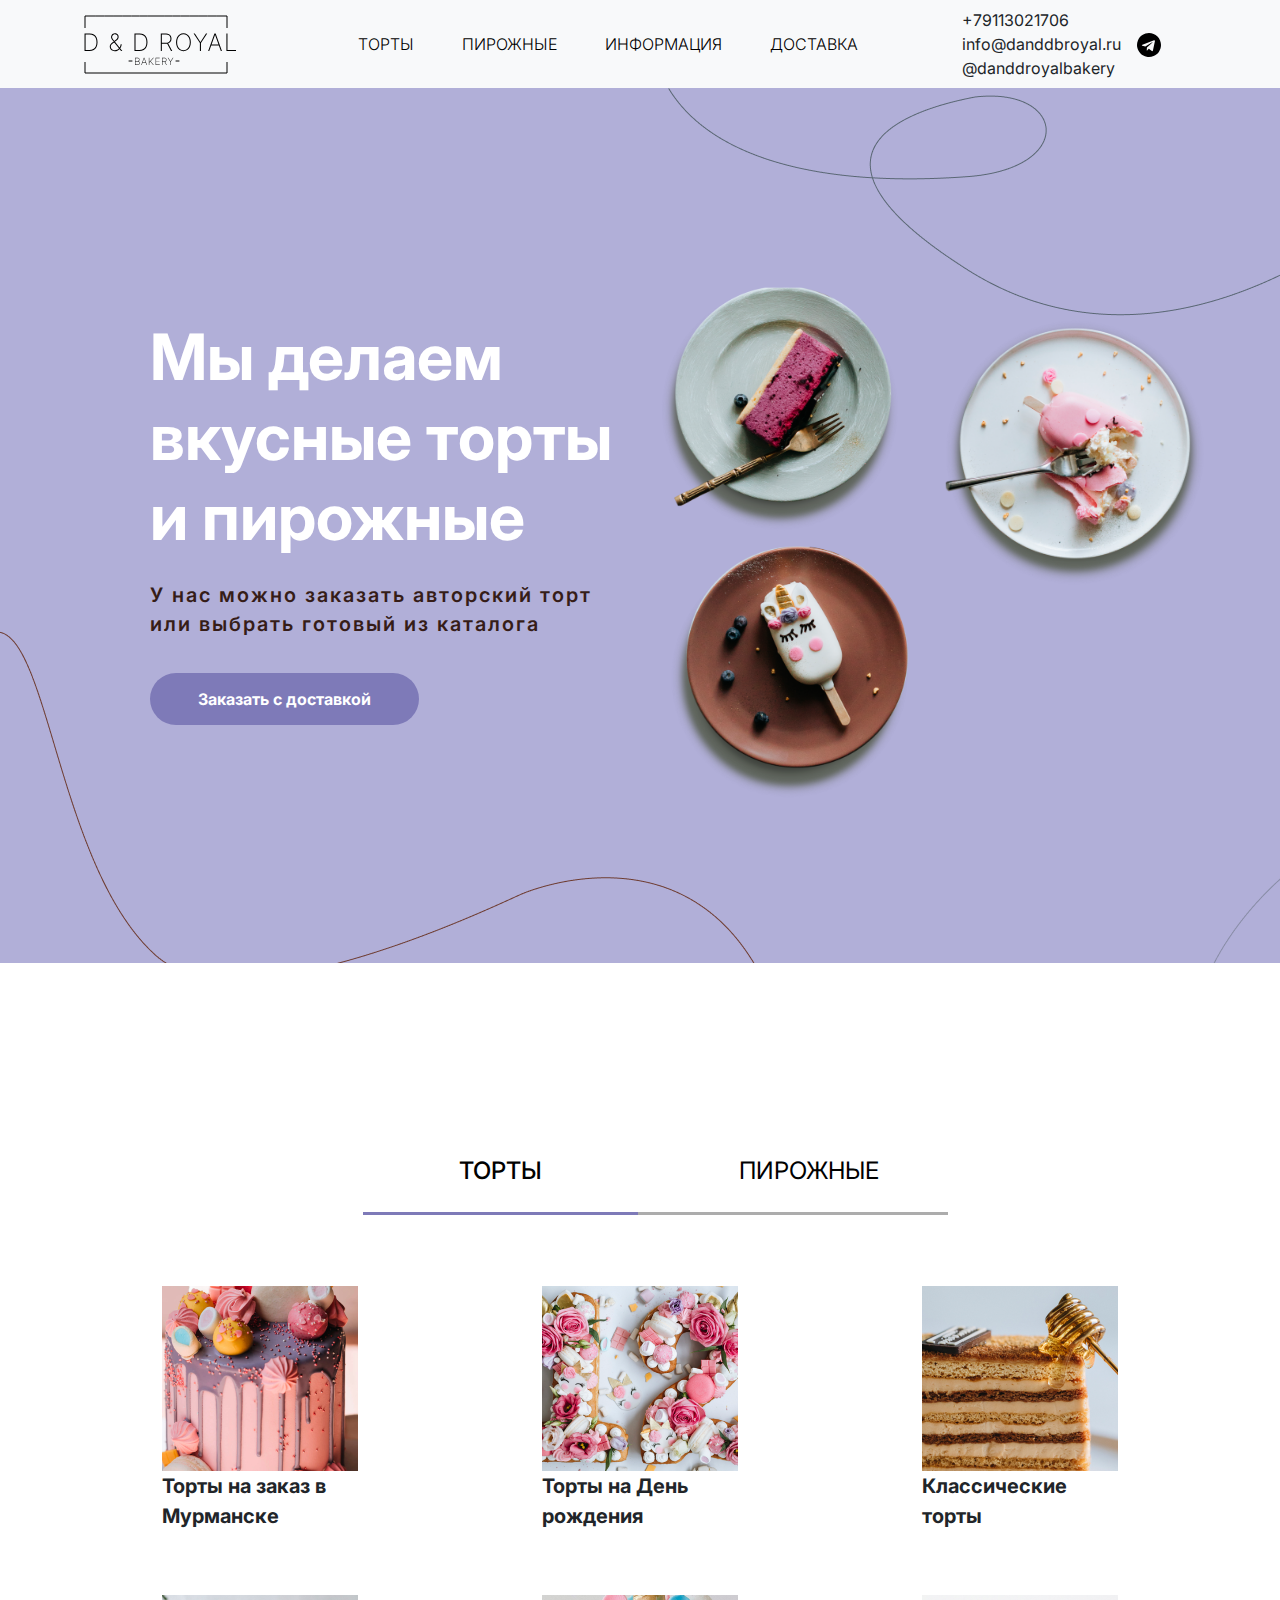
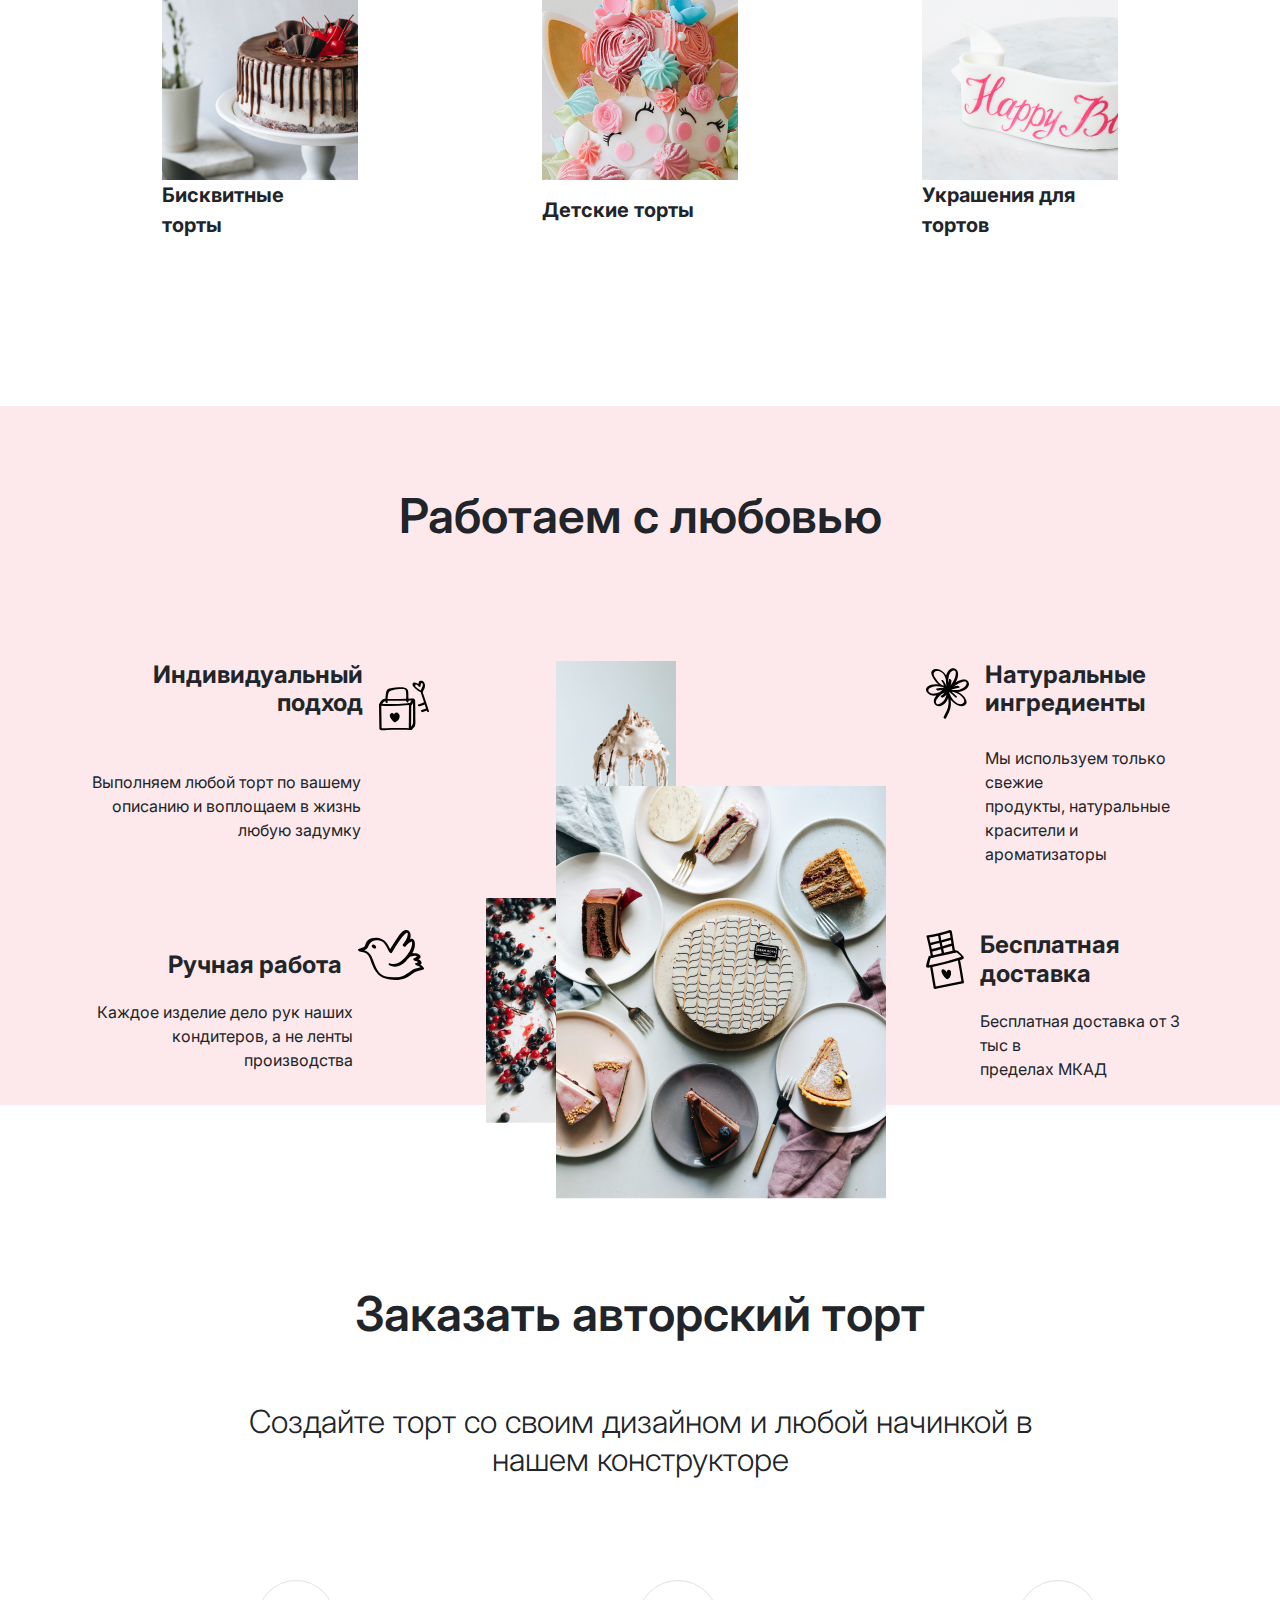
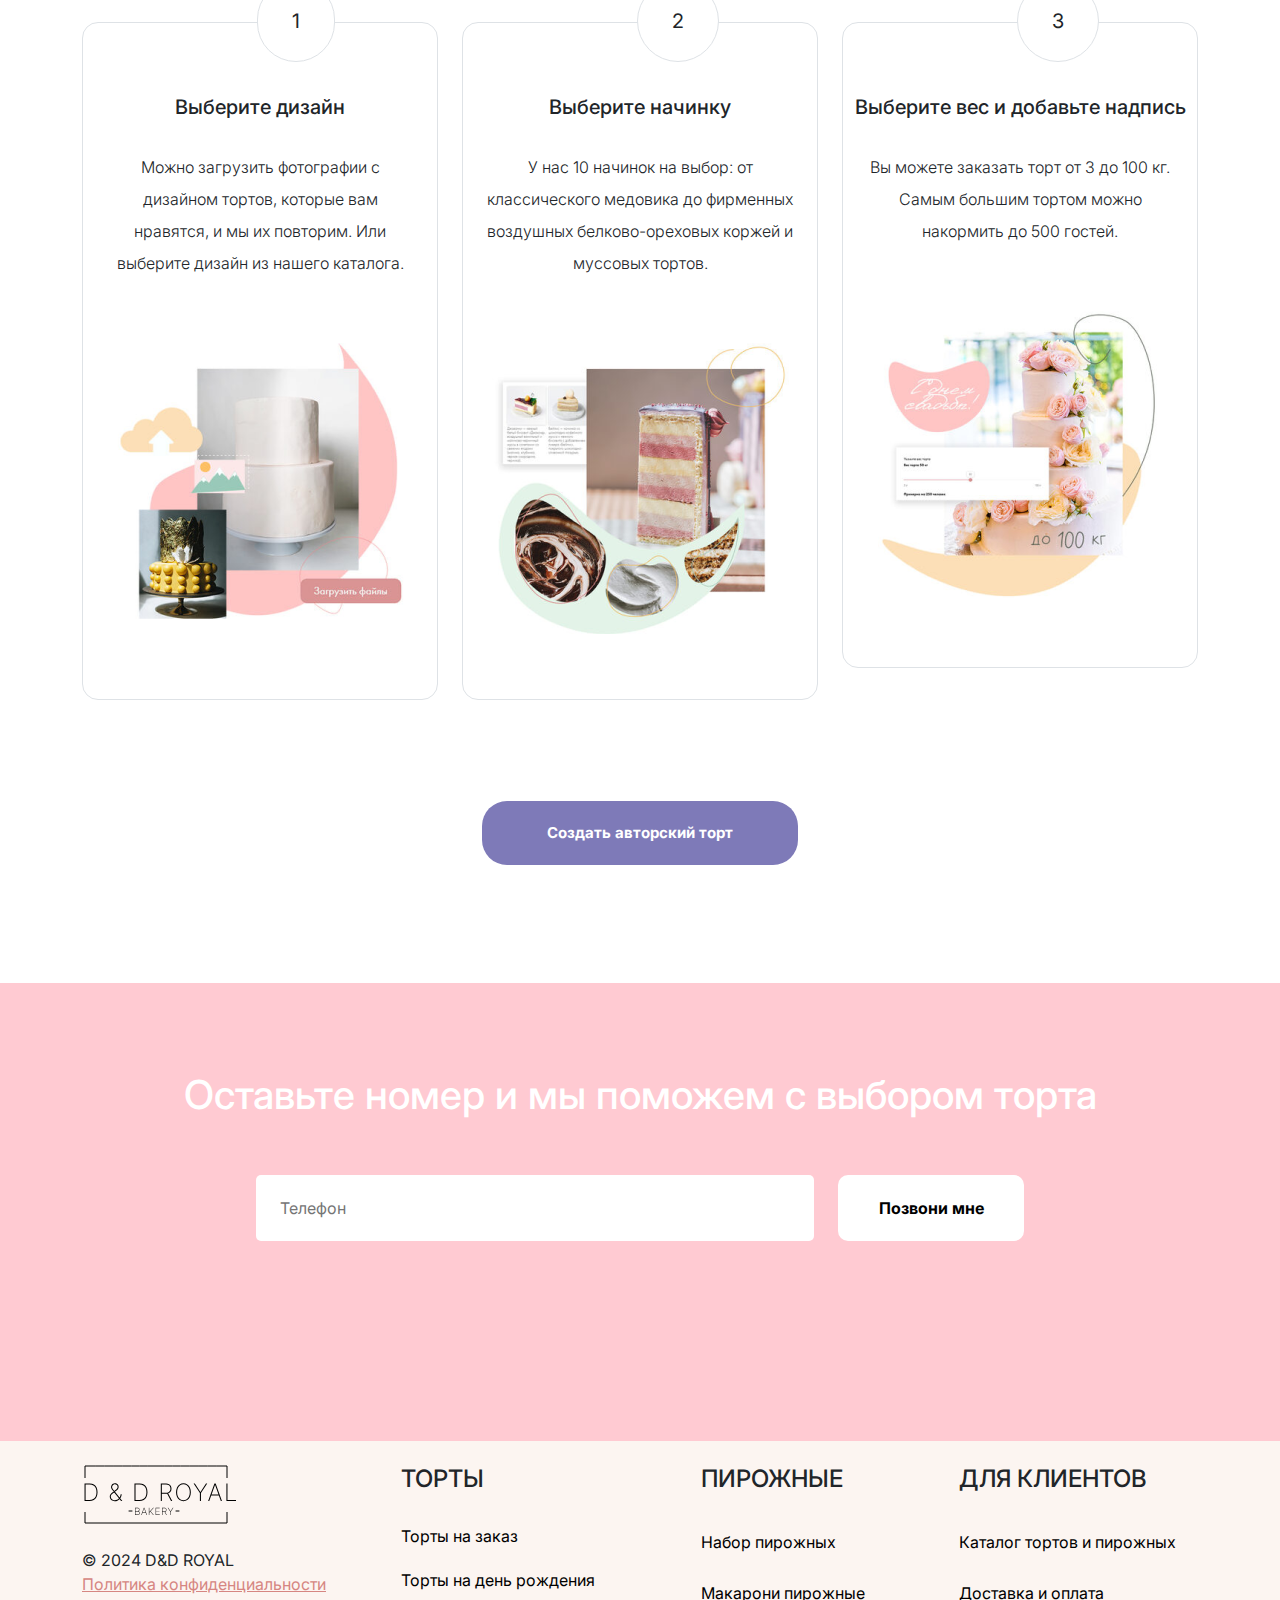
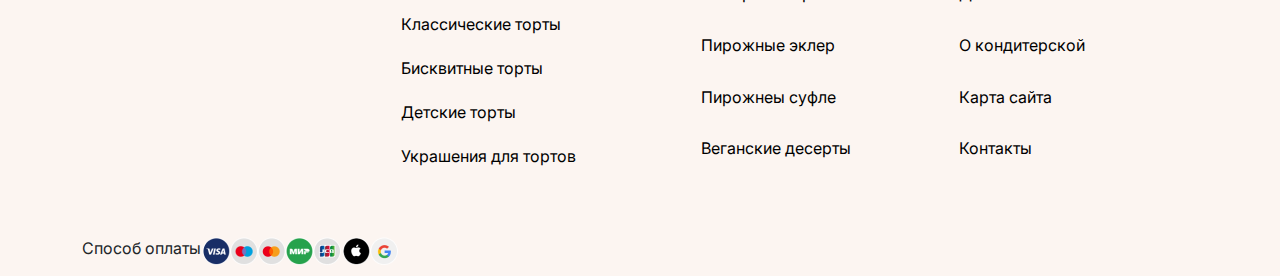
==== commit e00c1edc: "Add files via upload" ====
--- a/index.html
+++ b/index.html
@@ -116,7 +116,7 @@
           <div
             class="col-xxl-6 col-xl-6 col-lg-8 col-md-10 col-sm-12 col-12 align-content-center ps-6 pe-0 mt-140 z-1"
           >
-            <div class="text-xl-my text-white fw-bold lh-sm">
+            <div class="text-xl-my text-white fw-bold lh-sm title__text__main">
               Мы делаем вкусные торты и пирожные
             </div>
             <div class="fs-5 text-main my-4 text-color">
@@ -133,13 +133,13 @@
             </div>
           </div>
           <div
-            class="col-xxl-3 col-xl-3 col-lg-2 col-md-1 col-sm-1 col-1 mt-189"
+            class="col-xxl-3 col-xl-3 col-lg-2 col-md-1 col-sm-1 col-1 mt-189 image__main"
           >
             <img class="img" src="./img/tl.png" alt="" />
             <img class="img" src="./img/dl.png" alt="" />
           </div>
           <div
-            class="col-xxl-3 col-xl-3 col-lg-2 col-md-1 col-sm-1 col-1 align-content-center p-0"
+            class="col-xxl-3 col-xl-3 col-lg-2 col-md-1 col-sm-1 col-1 align-content-center p-0 image__main"
           >
             <img class="img" src="./img/mr.png" alt="" />
           </div>
@@ -311,13 +311,15 @@
               Работаем с любовью
             </h1>
           </div>
-          <div class="col-xxl-4 col-xl-4 col-lg-12 col-md-12 col-sm-12 col-12">
+          <div
+            class="col-xxl-4 col-xl-4 col-lg-12 col-md-12 col-sm-12 col-12 d-grid justify-content-center"
+          >
             <div class="d-flex justify-content-end">
               <h2 class="text-end me-3 fw-semibold fs-24 fw-bold">
                 Индивидуальный <br />
                 подход
               </h2>
-              <img class="fs-16"" src="./img/Object.svg" alt="" />
+              <img class="fs-16"" width="50" src="./img/Object.svg" alt="" />
             </div>
             <p class="fs-6 text-end me-6 fw-normal fs-16">
               Выполняем любой торт по вашему <br />
@@ -326,7 +328,7 @@
             </p>
           </div>
           <div
-            class="col-xxl-4 col-xl-4 col-lg-12 col-md-12 col-sm-12 col-12 d-flex"
+            class="col-xxl-4 col-xl-4 col-lg-12 col-md-12 col-sm-12 col-12 d-grid justify-content-center"
           >
             <div class="me-5">
               <img src="./img/Work_3.png" alt="" class="d-none_work" />
@@ -340,7 +342,7 @@
             </div>
           </div>
           <div
-            class="col-xxl-4 col-xl-4 col-lg-12 col-md-12 col-sm-12 col-12 p-0"
+            class="col-xxl-4 col-xl-4 col-lg-12 col-md-12 col-sm-12 col-12 p-0 d-grid justify-content-center"
           >
             <div class="d-flex ms-5">
               <img class="ms-5" src="./img/Flower.svg" alt="" />
@@ -355,7 +357,9 @@
               ароматизаторы
             </p>
           </div>
-          <div class="col-xxl-4 col-xl-4 col-lg-12 col-md-12 col-sm-12 col-12">
+          <div
+            class="col-xxl-4 col-xl-4 col-lg-12 col-md-12 col-sm-12 col-12 d-grid justify-content-center"
+          >
             <div class="d-flex justify-content-end pt-5">
               <h2
                 class="text-end me-3 fw-semibold fs-24 fw-bold align-content-end m-0"
@@ -380,9 +384,9 @@
             </div>
           </div>
           <div
-            class="col-xxl-4 col-xl-4 col-lg-12 col-md-12 col-sm-12 col-12 p-0"
-          >
-            <div class="d-flex ms-5 pt-5">
+            class="col-xxl-4 col-xl-4 col-lg-12 col-md-12 col-sm-12 col-12 p-0 d-grid justify-content-center"
+          >
+            <div class="d-flex justify-content-center ms-5 pt-5">
               <img class="ms-5" src="./img/chocolate.svg" alt="" />
               <h2
                 class="text-start me-3 fw-semibold fs-24 fw-bold align-content-center m-0 ps-3"
@@ -399,6 +403,7 @@
             <img
               src="./img/work__img.png"
               alt=""
+              width="100%"
               class="display__none mt-5 mb-2"
             />
           </div>
--- a/css/style.css
+++ b/css/style.css
@@ -1,617 +1,681 @@
 .my-text {
-	font-family: "Inter", sans-serif;
+  font-family: "Inter", sans-serif;
 }
 
 body {
-	font-family: "Inter", sans-serif !important;
+  font-family: "Inter", sans-serif !important;
 }
 
 .text-xl-my {
-	font-size: 64px;
+  font-size: 64px;
 }
 
 .text-main {
-	letter-spacing: 2px;
-	line-height: 29px;
-	color: #361d18;
-	font-weight: 600;
+  letter-spacing: 2px;
+  line-height: 29px;
+  color: #361d18;
+  font-weight: 600;
 }
 
 .background-color {
-	background-image: url(/img/bg__main.png);
+  background-image: url(../img/bg__main.png);
 }
 
 .button {
-	background-color: #7e7ab8;
-
-	&:hover {
-		transition: ease 0.5s;
-		opacity: 0.7;
-
-		transform: scale(2, 0.5);
-	}
+  background-color: #7e7ab8;
+
+  &:hover {
+    transition: ease 0.5s;
+    opacity: 0.7;
+
+    transform: scale(2, 0.5);
+  }
 }
 
 .ps-6 {
-	padding-left: 80px !important;
+  padding-left: 80px !important;
 }
 
 .mt-189 {
-	margin-top: 189px !important;
+  margin-top: 189px !important;
 }
 
 .mt-140 {
-	margin-top: 140px !important;
+  margin-top: 140px !important;
 }
 
 .pb-164 {
-	padding-bottom: 164px !important;
+  padding-bottom: 164px !important;
 }
 
 .img {
-	top: 10px;
+  top: 10px;
 }
 
 .underline-relative {
-	position: relative;
+  position: relative;
 }
 
 .px-6 {
-	padding-right: 92.5px;
-	padding-left: 92.5px;
+  padding-right: 92.5px !important;
+  padding-left: 92.5px !important;
+
+  @media (max-width: 575px) {
+    padding-right: 52.5px !important;
+    padding-left: 25.5px !important;
+  }
 }
 
 .underline-left {
-	top: 60px;
-	left: -90px;
-	position: absolute;
-	height: 3px;
-	width: 276px;
-	background-color: #7e7ab8;
+  top: 60px;
+  left: -90px;
+  position: absolute;
+  height: 3px;
+  width: 276px;
+  background-color: #7e7ab8;
+
+  @media (max-width: 575px) {
+    width: 200px;
+    left: -70px;
+  }
 }
 
 .underline-right {
-	top: 60px;
-	left: -95px;
-	position: absolute;
-	height: 3px;
-	width: 310px;
-	background-color: #acacac;
+  top: 60px;
+  left: -95px;
+  position: absolute;
+  height: 3px;
+  width: 310px;
+  background-color: #acacac;
+
+  @media (max-width: 575px) {
+    width: 200px;
+    left: -37px;
+  }
 }
 
 .fw-light_css {
-	font-weight: 300;
+  font-weight: 300;
 }
 
 .nav__hover {
-	position: relative;
-	transition: opacity 0.3s ease;
-
-	&:hover {
-		opacity: 0.5;
-	}
+  position: relative;
+  transition: opacity 0.3s ease;
+
+  &:hover {
+    opacity: 0.5;
+  }
 }
 
 .underline__nav {
-	transition: transform 0.5s ease;
-	transition: opacity 0.5s ease;
-	opacity: 0.1;
-	position: absolute;
-	top: 20px;
-	left: 0px;
-	height: 1px;
-	background-color: #000000;
+  transition: transform 0.5s ease;
+  transition: opacity 0.5s ease;
+  opacity: 0.1;
+  position: absolute;
+  top: 20px;
+  left: 0px;
+  height: 1px;
+  background-color: #000000;
 }
 
 .test {
-	display: none;
+  display: none;
 }
 
 .pb-150 {
-	padding-bottom: 150px;
+  padding-bottom: 150px;
 }
 
 .work__love__color {
-	background-color: #fde9ec;
+  background-color: #fde9ec;
 }
 
 .pt-6 {
-	padding-top: 81px;
+  padding-top: 81px;
 }
 
 .fs-7 {
-	font-size: 48px;
-	margin-bottom: 116px;
+  font-size: 48px;
+  margin-bottom: 116px;
 }
 
 .fs-7px {
-	font-size: 48px;
+  font-size: 48px;
 }
 
 .me-6 {
-	margin-right: 68px;
-	margin-top: 20px;
+  margin-right: 68px;
+  margin-top: 20px;
 }
 
 .fs-16 {
-	font-size: 16px;
+  font-size: 16px;
 }
 
 .fs-18 {
-	font-size: 18px;
+  font-size: 18px;
 }
 
 .fs-24 {
-	font-size: 24px;
+  font-size: 24px;
 }
 
 .ms-100 {
-	margin-left: 155px;
+  margin-left: 155px;
 }
 
 .me-100 {
-	margin-right: 71px;
+  margin-right: 71px;
 }
 
 .mt-20 {
-	margin-top: 20px !important;
+  margin-top: 20px !important;
 }
 
 .bottom-20 {
-	top: -60px;
+  top: -60px;
+}
+
+.display__none {
+  display: none;
+  @media (max-width: 1199px) {
+    display: flex !important;
+    justify-content: center;
+  }
+}
+
+.d-none_work {
+  @media (max-width: 1201px) {
+    display: none !important;
+    position: absolute !important;
+  }
+}
+
+.jcc {
+  display: flex;
+  justify-content: center;
 }
 
 .pb-6 {
-	padding-bottom: 60px;
+  padding-bottom: 60px;
 }
 
 .ms-150 {
-	margin-left: 150px;
+  margin-left: 150px;
 }
 
 .mt-150 {
-	margin-top: 180px;
+  margin-top: 180px;
 }
 
 .mt-60 {
-	margin-top: 60px;
+  margin-top: 60px;
 }
 
 .pb-134 {
-	padding-bottom: 134px;
+  padding-bottom: 134px;
 }
 
 .pos {
-	left: 187px;
-	top: -42px;
-	padding-left: 34px;
-	padding-right: 34px;
-	padding-top: 25px;
-	padding-bottom: 25px;
-	border-radius: 100px;
+  left: 187px;
+  top: -42px;
+  padding-left: 34px;
+  padding-right: 34px;
+  padding-top: 25px;
+  padding-bottom: 25px;
+  border-radius: 100px;
 }
 
 .mt-101 {
-	margin-top: 101px !important;
+  margin-top: 101px !important;
 }
 
 .create__cake {
-	padding-right: 65px;
-	padding-left: 65px;
-	padding-top: 21px;
-	padding-bottom: 21px;
-	background-color: #7e7ab8;
-	font-weight: bold;
-	font-size: 15px;
-	color: #fff;
-	border-radius: 25px;
+  padding-right: 65px;
+  padding-left: 65px;
+  padding-top: 21px;
+  padding-bottom: 21px;
+  background-color: #7e7ab8;
+  font-weight: bold;
+  font-size: 15px;
+  color: #fff;
+  border-radius: 25px;
 }
 
 .pb-design {
-	padding-bottom: 50px;
+  padding-bottom: 50px;
 }
 
 .pb-design_2 {
-	padding-bottom: 59px;
+  padding-bottom: 59px;
 }
 
 .pb-design_3 {
-	padding-bottom: 59px;
+  padding-bottom: 59px;
 }
 
 .mb-118 {
-	margin-bottom: 118px;
+  margin-bottom: 118px;
 }
 .mb-100 {
-	margin-bottom: 100px;
+  margin-bottom: 100px;
 }
 
 .mb-237 {
-	margin-bottom: 237px;
+  margin-bottom: 237px;
 }
 
 .lh-160 {
-	line-height: 160%;
+  line-height: 160%;
 }
 
 .fs-26 {
-	font-size: 26px;
+  font-size: 26px;
 }
 
 .bg_color__nubmer {
-	background-color: #ffcad2;
+  background-color: #ffcad2;
 }
 .input__tel {
-	/* padding: 21px 456px 21px 24px;
+  /* padding: 21px 456px 21px 24px;
 */
-	padding: 0px 0px 0px 24px;
-	border-radius: 5px;
-	border: none;
-	background-color: #fff;
-	width: 456px;
-
-	@media (max-width: 768px) {
-		width: 456px !important;
-		height: 68px !important;
-	}
+  padding: 0px 0px 0px 24px;
+  border-radius: 5px;
+  border: none;
+  background-color: #fff;
+  width: 456px;
+
+  @media (max-width: 768px) {
+    width: 456px !important;
+    height: 68px !important;
+  }
+
+  @media (max-width: 575px) {
+    width: 370px !important;
+  }
 }
 
 .input__btn {
-	padding: 21px 5px;
-	border-radius: 10px;
-	border: none;
-	background-color: #fff;
-	font-weight: bold;
-
-	@media (max-width: 575px) {
-		display: flex !important;
-		justify-content: center !important;
-		margin-left: 15% !important;
-	}
+  padding: 21px 5px;
+  border-radius: 10px;
+  border: none;
+  background-color: #fff;
+  font-weight: bold;
+
+  @media (max-width: 575px) {
+    display: flex !important;
+    justify-content: center !important;
+    margin-left: 15% !important;
+  }
+}
+
+.footer_margin {
+  @media (max-width: 575px) {
+    margin-bottom: 50px !important;
+  }
+}
+
+.choice {
+  @media (max-width: 1198px) {
+    margin-bottom: 100px !important;
+  }
 }
 
 .pt-88 {
-	padding-top: 88px;
+  padding-top: 88px;
 }
 
 .mb-90 {
-	margin-bottom: 200px;
+  margin-bottom: 200px;
 }
 
 .mb-6 {
-	margin-bottom: 30px;
+  margin-bottom: 30px;
 }
 
 .mb-sm-6 {
-	@media (max-width: 990px) {
-		margin-bottom: 30px;
-	}
+  @media (max-width: 990px) {
+    margin-bottom: 30px;
+  }
 }
 
 .mb-7 {
-	margin-bottom: 20px;
+  margin-bottom: 20px;
 }
 
 .justify-content-center-sm {
-	@media (max-width: 990px) {
-		justify-content: center;
-	}
+  @media (max-width: 990px) {
+    justify-content: center;
+  }
 }
 
 .mb-sm-7 {
-	@media (max-width: 990px) {
-		margin-bottom: 20px;
-	}
+  @media (max-width: 990px) {
+    margin-bottom: 20px;
+  }
 }
 
 .color__pol {
-	color: #d68682;
+  color: #d68682;
+}
+
+.active {
+  display: grid;
+}
+
+.test {
+  display: none;
 }
 
 .img {
-	width: 100%;
+  width: 100%;
 }
 
 .fs-60px {
-	font-size: 60px;
+  font-size: 60px;
 }
 
 .bg__input {
-	background-color: rgba(237, 237, 237, 0.796);
-	border: 1px solid rgb(158, 158, 158);
-	padding: 2px 10px;
-	border-start-start-radius: 5px;
-	border-end-start-radius: 5px;
-	font-weight: 300;
+  background-color: rgba(237, 237, 237, 0.796);
+  border: 1px solid rgb(158, 158, 158);
+  padding: 2px 10px;
+  border-start-start-radius: 5px;
+  border-end-start-radius: 5px;
+  font-weight: 300;
 }
 
 .bg__input__svg {
-	background-color: rgba(237, 237, 237, 0.796);
-	position: absolute;
-	width: 30px;
-	height: 30px;
-	border-right: 1px solid rgb(158, 158, 158);
-	border-top: 1px solid rgb(158, 158, 158);
-	border-bottom: 1px solid rgb(158, 158, 158);
-	border-end-end-radius: 5px;
-	border-start-end-radius: 5px;
+  background-color: rgba(237, 237, 237, 0.796);
+  position: absolute;
+  width: 30px;
+  height: 30px;
+  border-right: 1px solid rgb(158, 158, 158);
+  border-top: 1px solid rgb(158, 158, 158);
+  border-bottom: 1px solid rgb(158, 158, 158);
+  border-end-end-radius: 5px;
+  border-start-end-radius: 5px;
 }
 
 .bg__cb {
-	background-color: rgba(237, 237, 237, 0.796);
-	border: 1px solid rgb(158, 158, 158);
-	padding: 2px 10px;
-	border-radius: 5px;
-	font-weight: 300;
-	height: 30px;
+  background-color: rgba(237, 237, 237, 0.796);
+  border: 1px solid rgb(158, 158, 158);
+  padding: 2px 10px;
+  border-radius: 5px;
+  font-weight: 300;
+  height: 30px;
 }
 
 .bg-color__cake {
-	background-color: #fde9ec;
+  background-color: #fde9ec;
 }
 
 .custom__cb {
-	display: none;
+  display: none;
 }
 
 .custom__cb + label {
-	margin-left: 28px;
-	position: relative;
-	padding-left: 30px;
-	height: 10px;
-	display: flex;
-	align-items: center;
-	color: #222121;
-	cursor: pointer;
-	user-select: none;
+  margin-left: 28px;
+  position: relative;
+  padding-left: 30px;
+  height: 10px;
+  display: flex;
+  align-items: center;
+  color: #222121;
+  cursor: pointer;
+  user-select: none;
 }
 
 .custom__cb + label:before {
-	content: "";
-	position: absolute;
-	left: 0;
-	top: -1;
-	width: 1.4em;
-	height: 1.4em;
-	border: 2px solid #000000;
-	border-radius: 1px;
+  content: "";
+  position: absolute;
+  left: 0;
+  top: -1;
+  width: 1.4em;
+  height: 1.4em;
+  border: 2px solid #000000;
+  border-radius: 1px;
 }
 
 .custom__cb:checked + label::before {
-	border-color: #222121;
-	background-image: url(/img/check.svg);
-	background-size: contain;
+  border-color: #222121;
+  background-image: url(/img/check.svg);
+  background-size: contain;
 }
 
 .bg-color__cake > h6 {
-	margin-top: 36px;
-	margin-bottom: 17px;
-	margin-left: 28px;
-	font-size: 14px;
-	font-weight: 500;
+  margin-top: 36px;
+  margin-bottom: 17px;
+  margin-left: 28px;
+  font-size: 14px;
+  font-weight: 500;
 }
 
 .ls_5 {
-	letter-spacing: -1px;
+  letter-spacing: -1px;
 }
 
 .ls-2 {
-	letter-spacing: 2px;
+  letter-spacing: 2px;
 }
 
 .sp-4 {
-	word-spacing: 4px;
+  word-spacing: 4px;
 }
 .ls_6 {
-	letter-spacing: -1.6px;
+  letter-spacing: -1.6px;
 }
 
 .btn_stil {
-	background-color: #7e7ab8;
-	color: #ffffff;
-	font-weight: bold;
-	font-size: 15px;
-	padding: 21px 396px;
-	border: none;
-	border-radius: 15px;
+  background-color: #7e7ab8;
+  color: #ffffff;
+  font-weight: bold;
+  font-size: 15px;
+  padding: 21px 396px;
+  border: none;
+  border-radius: 15px;
 }
 
 .bg__ready {
-	background-color: #ffcad2;
+  background-color: #ffcad2;
 }
 
 .ready__title {
-	margin-top: 71px;
-	font-size: 42px;
+  margin-top: 71px;
+  font-size: 42px;
 }
 
 .ready__text__left {
-	text-align: left;
-	line-height: 155%;
-	margin-top: 35px;
-	font-size: 20px;
-	font-weight: 300;
+  text-align: left;
+  line-height: 155%;
+  margin-top: 35px;
+  font-size: 20px;
+  font-weight: 300;
 }
 
 .ready__text__right {
-	margin-top: 71px;
-	line-height: 155%;
-	font-size: 20px;
-	font-weight: 300;
+  margin-top: 71px;
+  line-height: 155%;
+  font-size: 20px;
+  font-weight: 300;
 }
 
 .pb-122 {
-	padding-bottom: 122px;
+  padding-bottom: 122px;
 }
 
 .width_250 {
-	height: 349px;
+  height: 349px;
 }
 
 .mt-280 {
-	margin-top: 280px;
+  margin-top: 280px;
 }
 
 .fz-52 {
-	font-size: 52px;
-	font-weight: bold;
-	letter-spacing: 3%;
-	line-height: 70px;
+  font-size: 52px;
+  font-weight: bold;
+  letter-spacing: 3%;
+  line-height: 70px;
 }
 
 .mb-80 {
-	margin-bottom: 40px;
+  margin-bottom: 40px;
 }
 
 .we__proiz {
-	font-size: 22px;
-	color: #fff;
-	font-weight: 200;
-	margin-bottom: 104px;
-	line-height: 40px;
+  font-size: 22px;
+  color: #fff;
+  font-weight: 200;
+  margin-bottom: 104px;
+  line-height: 40px;
 }
 
 .btn__info {
-	text-decoration: none;
-	color: #fff;
-	border: 1px solid white;
-	border-radius: 10px;
-	padding: 18px 60px;
-	font-size: 15px;
-	font-weight: 300;
+  text-decoration: none;
+  color: #fff;
+  border: 1px solid white;
+  border-radius: 10px;
+  padding: 18px 60px;
+  font-size: 15px;
+  font-weight: 300;
 }
 
 .mb-157 {
-	margin-bottom: 157px;
+  margin-bottom: 157px;
 }
 
 .mt-148 {
-	margin-top: 148px;
+  margin-top: 148px;
 }
 
 .mt-218 {
-	margin-top: 218px;
+  margin-top: 218px;
 }
 
 .mr-150 {
-	margin-right: 150px;
+  margin-right: 150px;
 }
 
 .mb-57 {
-	margin-bottom: 57px;
+  margin-bottom: 57px;
 }
 
 .mb-28 {
-	margin-bottom: 28px;
+  margin-bottom: 28px;
 }
 
 .mt-27 {
-	margin-top: 28px;
+  margin-top: 28px;
 }
 
 .mt-220 {
-	margin-top: 220px;
+  margin-top: 220px;
 }
 
 .img_bottom {
-	left: 120px;
-	top: 380px;
+  left: 120px;
+  top: 380px;
 }
 
 .img_right {
-	top: 100px;
-	left: 370px;
+  top: 100px;
+  left: 370px;
 }
 
 .mt-128 {
-	margin-top: 128px;
+  margin-top: 128px;
 }
 
 .mb-180 {
-	margin-bottom: 180px;
+  margin-bottom: 180px;
 }
 
 .bg_footer {
-	background-color: #f8e6da62;
+  background-color: #f8e6da62;
 }
 
 .mt-180 {
-	margin-top: 180px;
+  margin-top: 180px;
 }
 
 .mt-74 {
-	margin-top: 74px;
+  margin-top: 74px;
 }
 
 /*		MODAL		*/
 .cakes__title {
-	font-size: 24px;
-	font-weight: bold;
-	letter-spacing: 0px;
+  font-size: 24px;
+  font-weight: bold;
+  letter-spacing: 0px;
 }
 
 .cakes__article {
-	font-size: 14px;
-	color: gray;
-	font-weight: 300;
+  font-size: 14px;
+  color: gray;
+  font-weight: 300;
 }
 
 .cakes__costs {
-	font-size: 20px;
-	font-weight: 300;
+  font-size: 20px;
+  font-weight: 300;
 }
 
 .cakes__btn {
-	background-color: #7e7ab8;
-	border: 0;
-	border-radius: 25px;
-	padding: 15px 30px;
-	color: #fff;
-	font-weight: bold;
-	font-size: 14px;
+  background-color: #7e7ab8;
+  border: 0;
+  border-radius: 25px;
+  padding: 15px 30px;
+  color: #fff;
+  font-weight: bold;
+  font-size: 14px;
 }
 
 .cakes__title__text {
-	font-size: 16px;
-	font-weight: 300;
-	letter-spacing: -1px;
+  font-size: 16px;
+  font-weight: 300;
+  letter-spacing: -1px;
 }
 
 .cakes__ves {
-	font-size: 16px;
-	font-weight: bold;
-	letter-spacing: -1px;
+  font-size: 16px;
+  font-weight: bold;
+  letter-spacing: -1px;
 }
 
 .cakes__text__bzh {
-	font-size: 16px;
-	font-weight: 300;
+  font-size: 16px;
+  font-weight: 300;
 }
 
 .cakes__sotav {
-	font-size: 14px;
-	font-weight: bold;
-	letter-spacing: -1px;
+  font-size: 14px;
+  font-weight: bold;
+  letter-spacing: -1px;
 }
 
 .cakes__sostav__text {
-	font-size: 14px;
-	font-weight: 300;
-	letter-spacing: 0;
-	color: black;
+  font-size: 14px;
+  font-weight: 300;
+  letter-spacing: 0;
+  color: black;
 }
 
 .navbar-toggler {
-	border: 0 !important;
-
-	&:focus {
-		box-shadow: none !important;
-		outline: none !important;
-	}
+  border: 0 !important;
+
+  &:focus {
+    box-shadow: none !important;
+    outline: none !important;
+  }
 }
 
 .info {
-	@media (max-width: 950px) {
-		display: none !important;
-	}
-}
+  @media (max-width: 950px) {
+    display: none !important;
+  }
+}
+
+.width {
+  width: 250px;
+  height: 389px;
+}
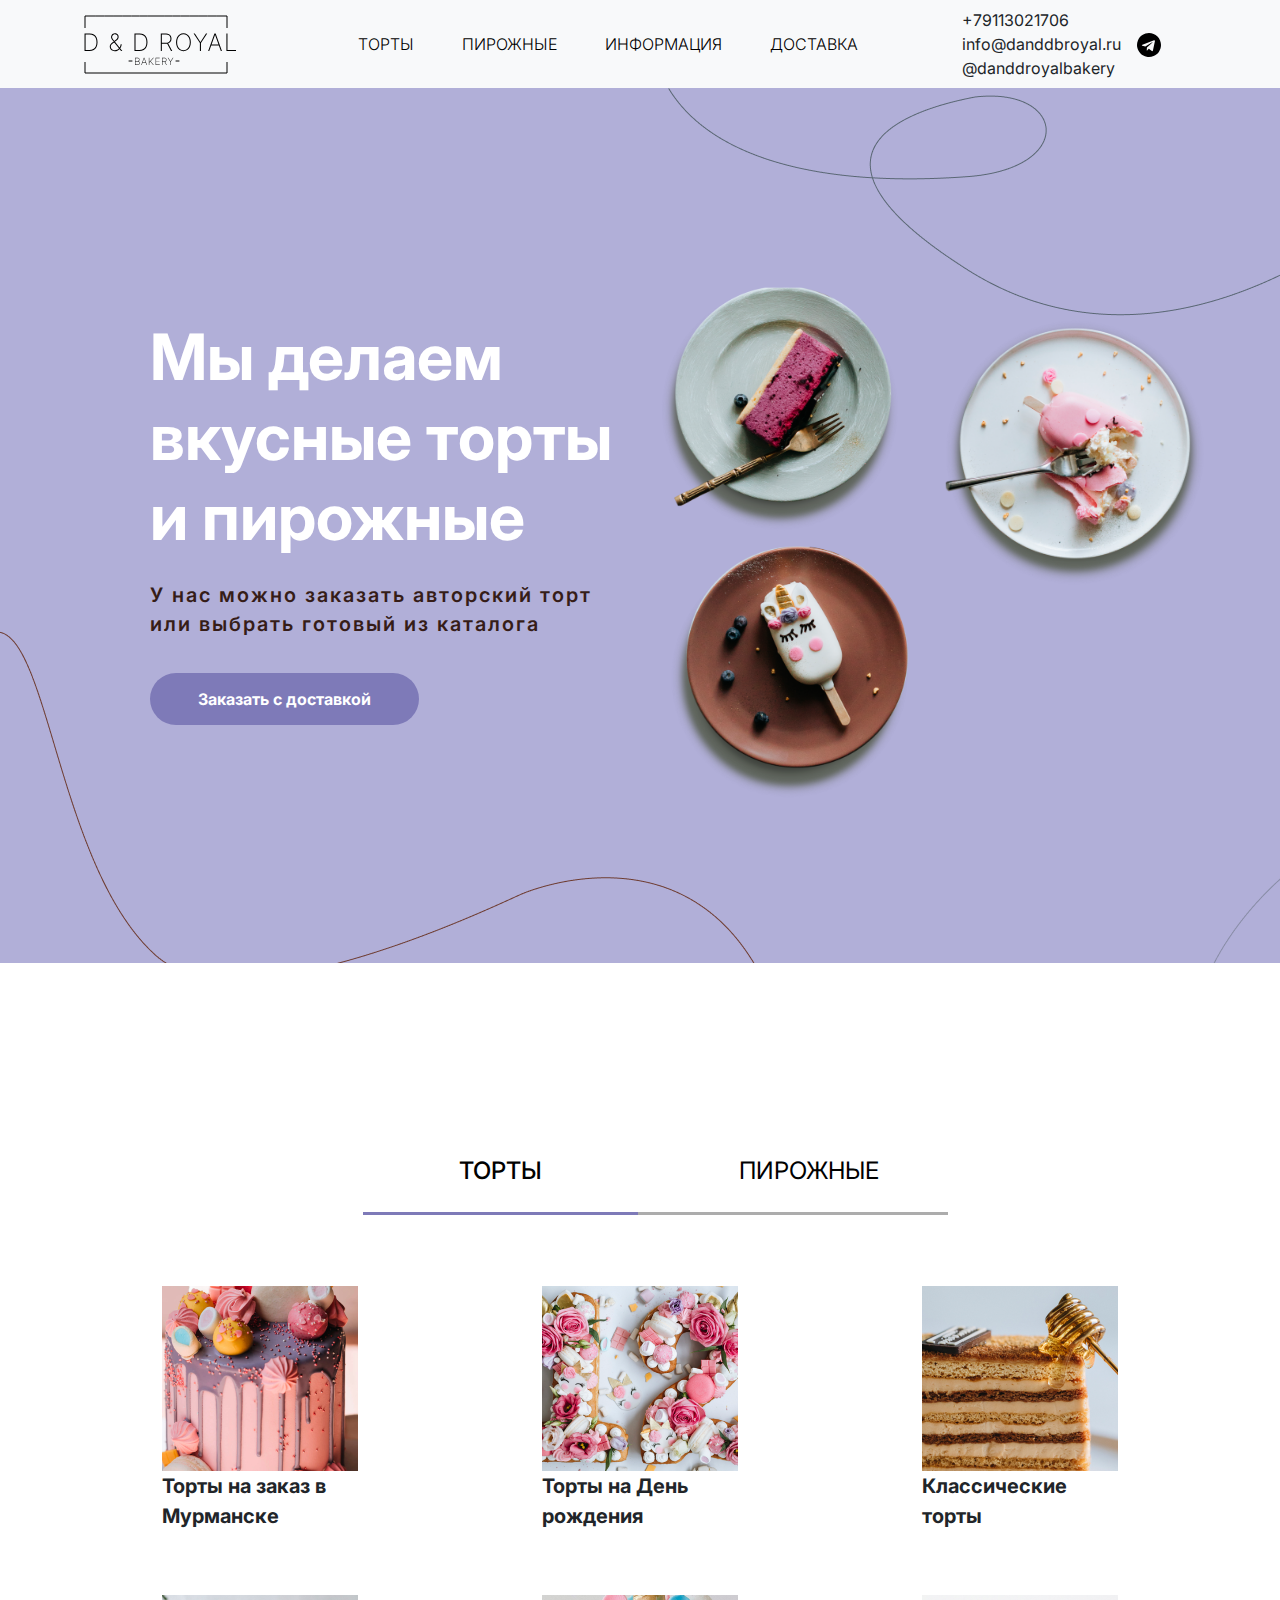
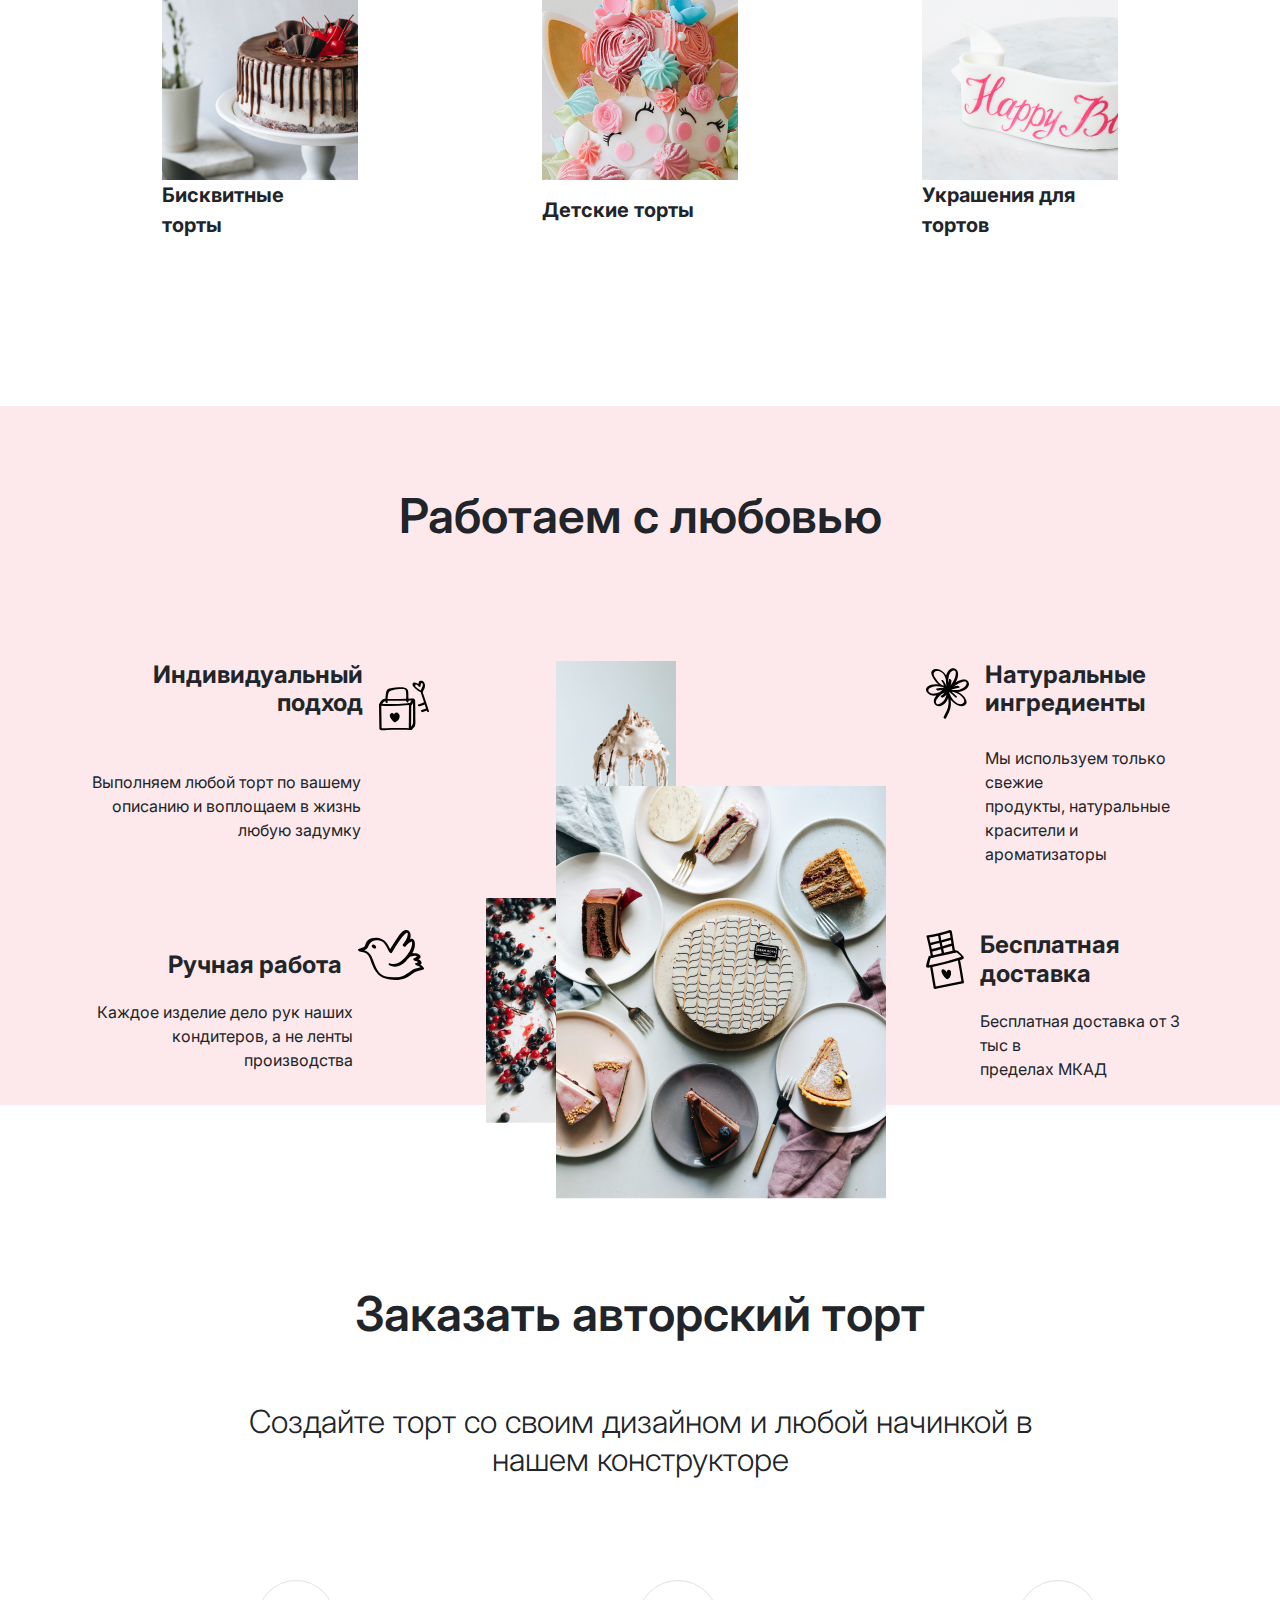
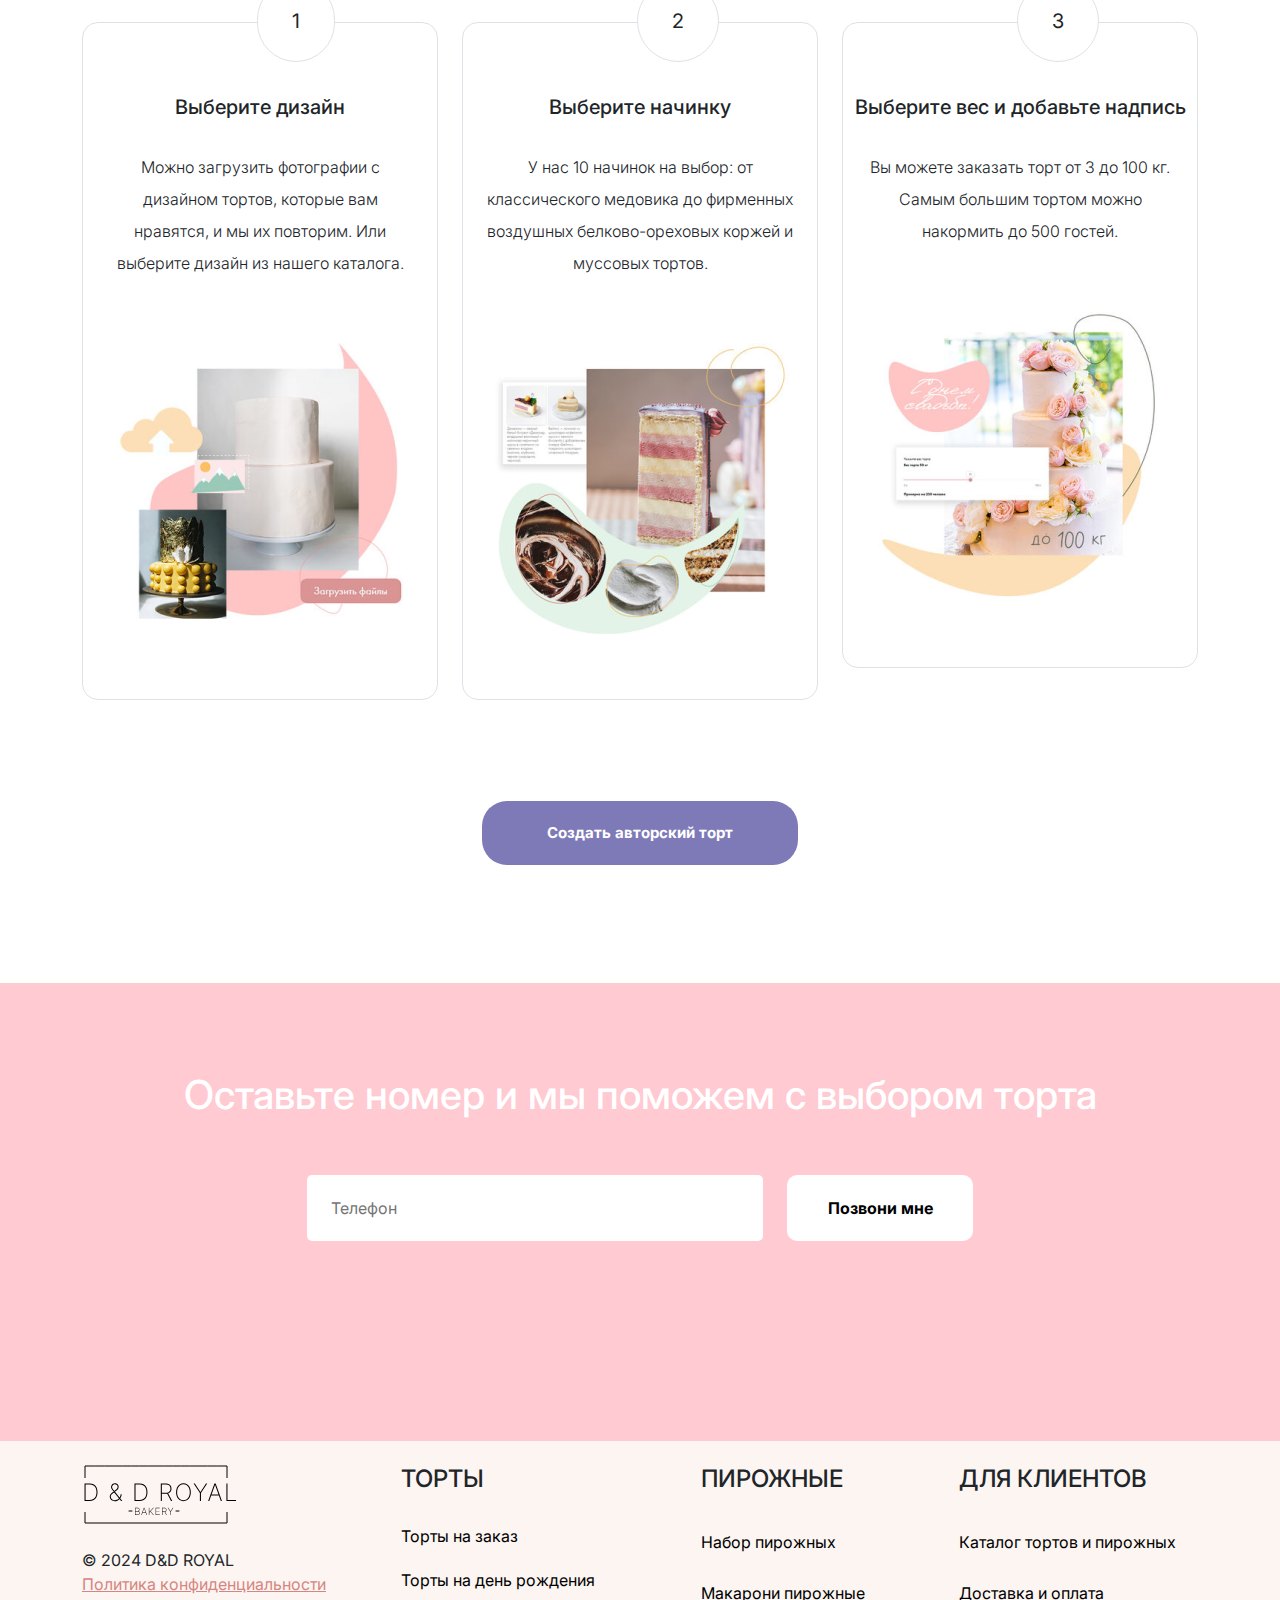
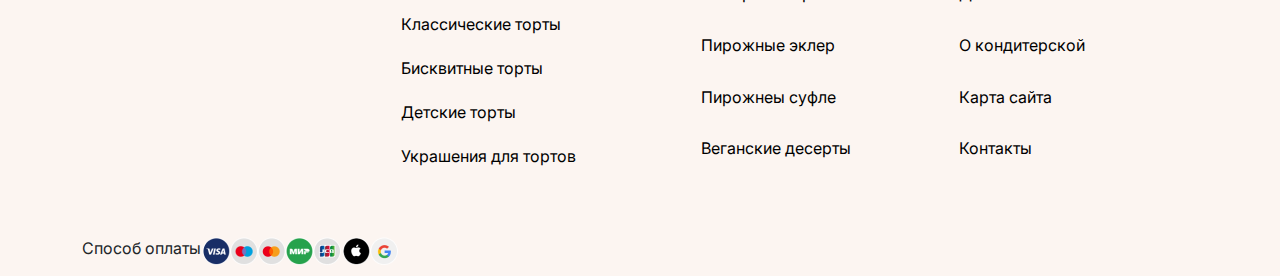
==== commit 1b9a946f: "Add files via upload" ====
--- a/index.html
+++ b/index.html
@@ -10,16 +10,6 @@
     <link rel="preconnect" href="https://fonts.gstatic.com" crossorigin />
     <link
       href="https://fonts.googleapis.com/css2?family=Inter:ital,opsz,wght@0,14..32,100..900;1,14..32,100..900&family=Montserrat:ital,wght@0,100..900;1,100..900&family=Poppins:wght@400;500;600;700&family=Roboto:ital,wght@0,100;0,300;0,400;0,500;0,700;0,900;1,100;1,300;1,400;1,500;1,700;1,900&display=swap"
-      rel="stylesheet"
-    />
-    <link rel="preconnect" href="https://fonts.googleapis.com" />
-    <link rel="preconnect" href="https://fonts.gstatic.com" crossorigin />
-    <link
-      href="https://fonts.googleapis.com/css2?family=Inter:ital,opsz,wght@0,14..32,100..900;1,14..32,100..900&display=swap"
-      rel="stylesheet"
-    />
-    <link
-      href="https://cdn.jsdelivr.net/npm/bootstrap@5.2.3/dist/css/bootstrap.min.css"
       rel="stylesheet"
     />
 
@@ -125,7 +115,7 @@
             </div>
             <div class="mt-5">
               <a
-                href="torts.html"
+                href="#torts"
                 class="text-white fw-bold text-decoration-none px-5 py-3 button rounded-5"
               >
                 Заказать с доставкой
@@ -148,7 +138,7 @@
     </main>
 
     <main class="pb-150">
-      <div class="container bg-white mb-5 mt-189">
+      <div class="container bg-white mb-5 mt-189" id="torts">
         <div class="row">
           <div class="col-6 text-end underline-relative px-6">
             <button
@@ -503,7 +493,10 @@
           <div
             class="col-12 d-flex justify-content-center align-items-center mt-101"
           >
-            <a href="#!" class="create__cake text-decoration-none">
+            <a
+              href="#!"
+              class="create__cake text-decoration-none text-white button"
+            >
               Создать авторский торт
             </a>
           </div>
--- a/css/style.css
+++ b/css/style.css
@@ -23,12 +23,11 @@
 
 .button {
   background-color: #7e7ab8;
+  transition: ease 0.2s;
 
   &:hover {
     transition: ease 0.5s;
     opacity: 0.7;
-
-    transform: scale(2, 0.5);
   }
 }
 
@@ -75,8 +74,8 @@
   background-color: #7e7ab8;
 
   @media (max-width: 575px) {
-    width: 200px;
-    left: -70px;
+    width: 190px;
+    left: -49px;
   }
 }
 
@@ -89,8 +88,8 @@
   background-color: #acacac;
 
   @media (max-width: 575px) {
-    width: 200px;
-    left: -37px;
+    width: 190px;
+    left: -25px;
   }
 }
 
@@ -339,6 +338,12 @@
   }
 }
 
+.mt-sm-5 {
+  @media (max-width: 765px) {
+    margin-top: 10px;
+  }
+}
+
 .mb-7 {
   margin-bottom: 20px;
 }
@@ -438,7 +443,7 @@
 
 .custom__cb:checked + label::before {
   border-color: #222121;
-  background-image: url(/img/check.svg);
+  background-image: url(../img/check.svg);
   background-size: contain;
 }
 
@@ -470,7 +475,7 @@
   color: #ffffff;
   font-weight: bold;
   font-size: 15px;
-  padding: 21px 396px;
+  padding: 3.5% 41.5%;
   border: none;
   border-radius: 15px;
 }
@@ -508,7 +513,7 @@
 }
 
 .mt-280 {
-  margin-top: 280px;
+  margin-top: 200px;
 }
 
 .fz-52 {
@@ -679,3 +684,88 @@
   width: 250px;
   height: 389px;
 }
+
+.title__text__main {
+  @media (max-width: 576px) {
+    font-size: 50px !important;
+    margin-top: 10px !important;
+  }
+}
+
+.image__main {
+  @media (max-width: 990px) {
+    display: none !important;
+  }
+}
+
+.d-none__cake {
+  @media (max-width: 1199px) {
+    display: none;
+  }
+}
+
+.btn_stil_div {
+  display: flex;
+  justify-content: end;
+  @media (max-width: 992px) {
+    display: flex;
+    justify-content: center !important;
+  }
+}
+
+.btn_kat_left {
+  display: flex;
+  justify-content: end;
+  @media (max-width: 992px) {
+    display: flex;
+    justify-content: start !important;
+  }
+
+  @media (max-width: 767px) {
+    display: flex;
+    justify-content: center !important;
+  }
+}
+
+.btn_kat_right {
+  display: flex;
+  justify-content: end;
+  @media (max-width: 992px) {
+    display: flex;
+    justify-content: end !important;
+  }
+  @media (max-width: 767px) {
+    display: flex;
+    justify-content: center !important;
+    margin-top: 50px !important;
+  }
+}
+
+.cake__list {
+  display: grid;
+  justify-content: end;
+  @media (max-width: 992px) {
+    justify-content: center !important;
+  }
+}
+
+.video {
+  background: #000000;
+  position: absolute;
+  z-index: -5;
+  width: 100%;
+  height: 90%;
+  overflow: hidden;
+}
+
+.video video {
+  opacity: 0.2;
+}
+
+.d-video {
+  @media (max-width: 1899px) {
+  }
+  @media (max-width: 767px) {
+    height: 100%;
+  }
+}
